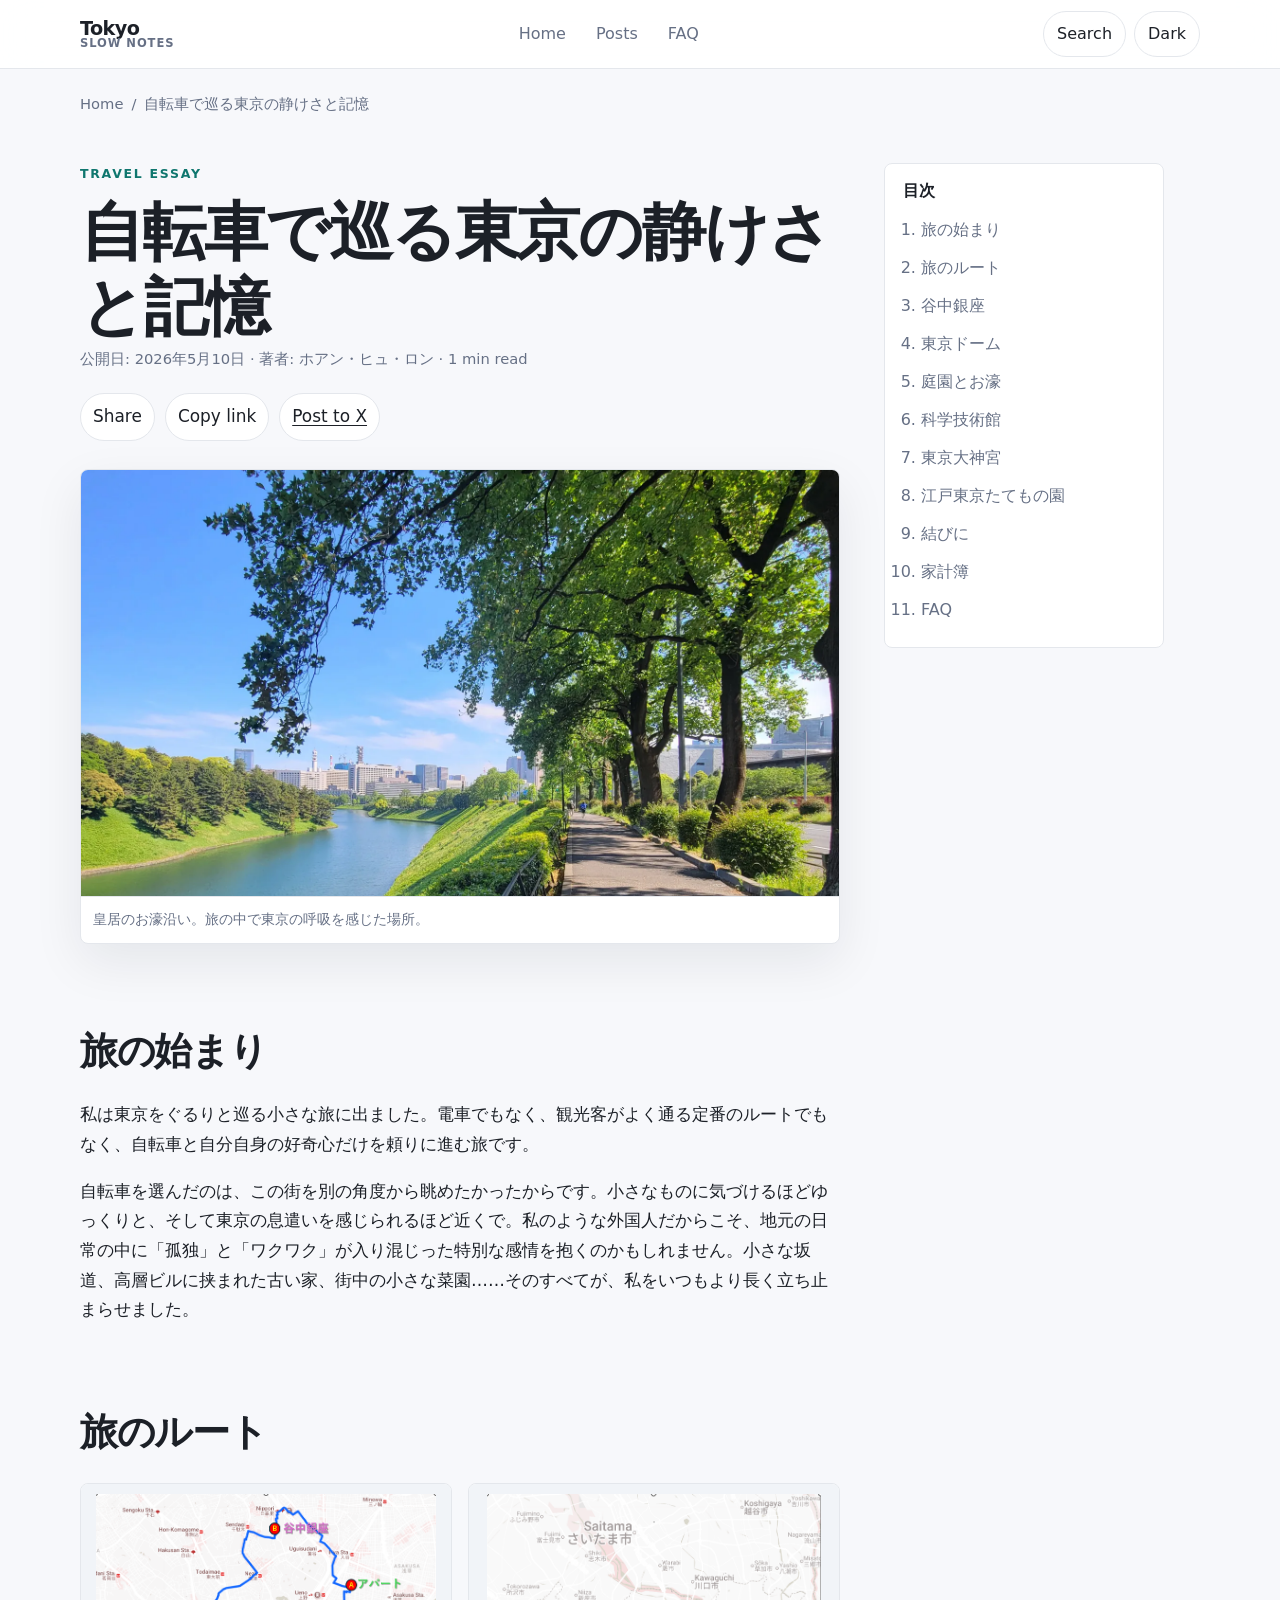
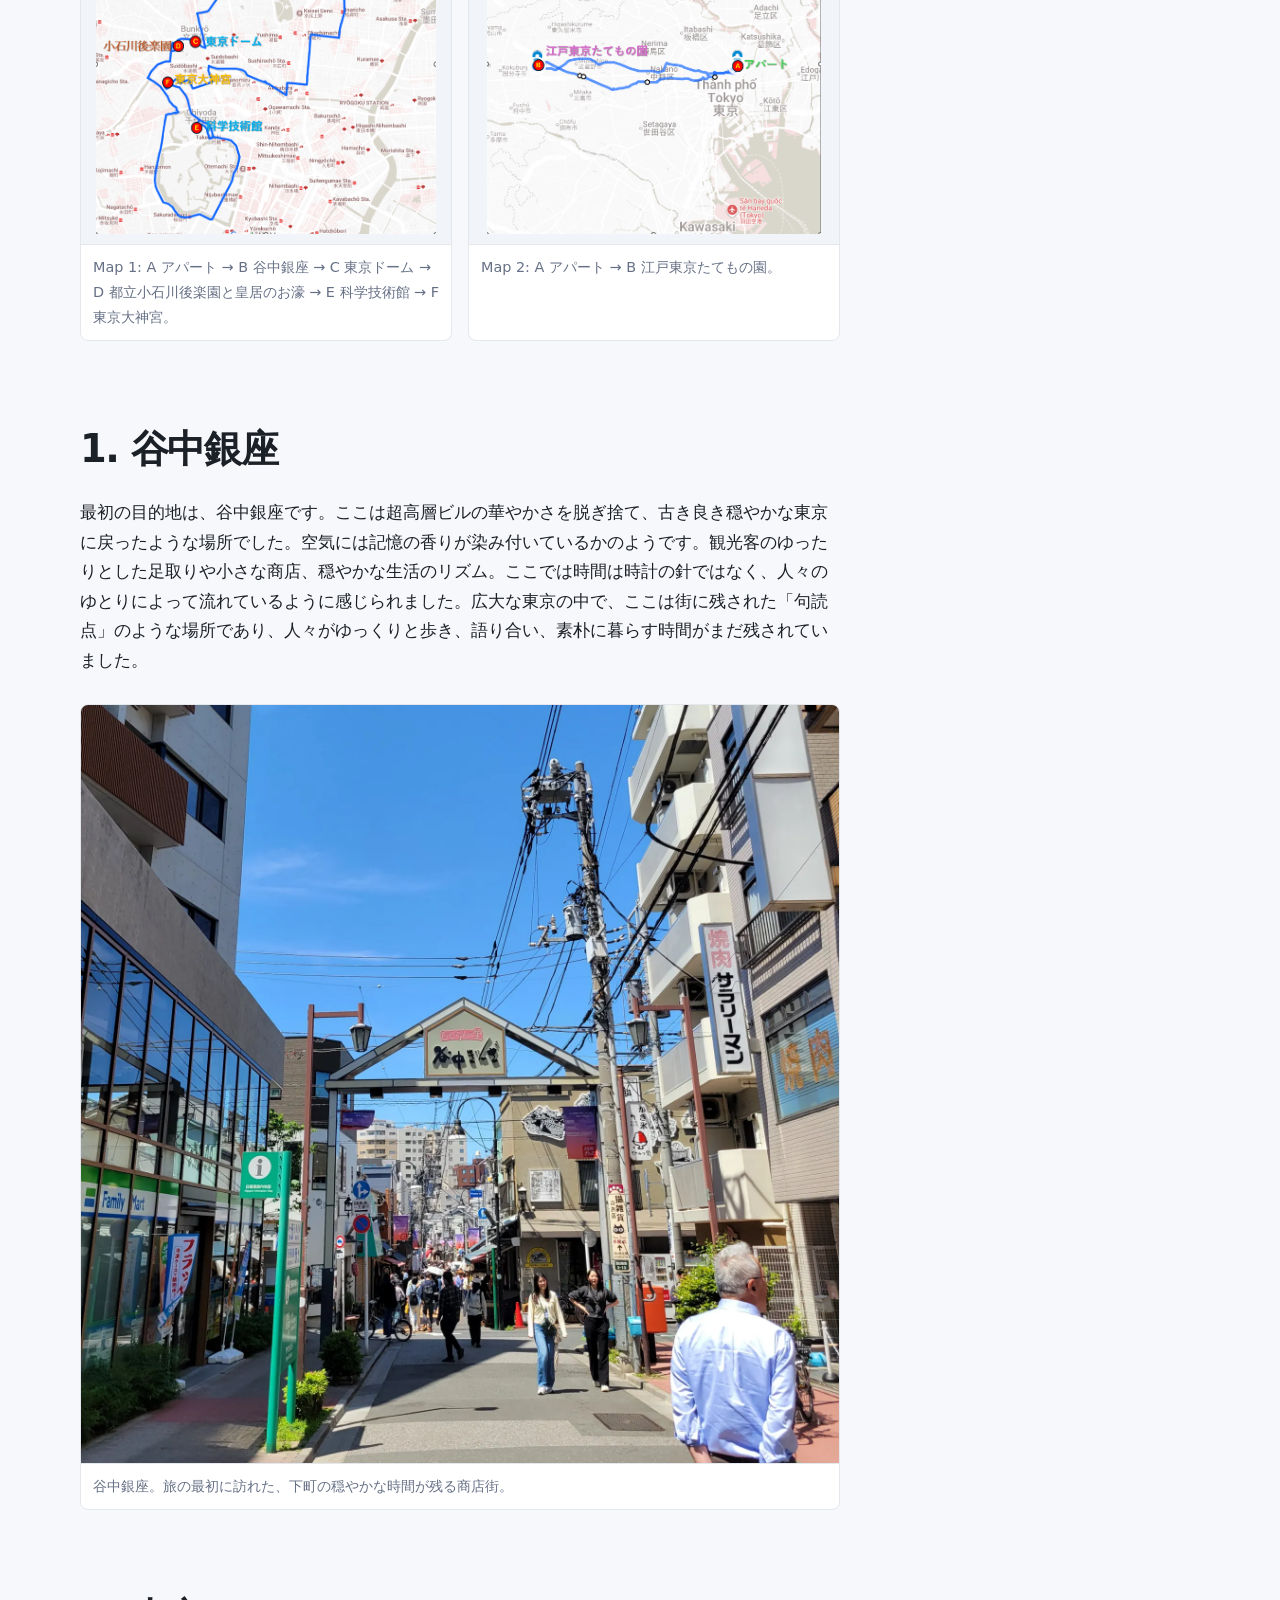
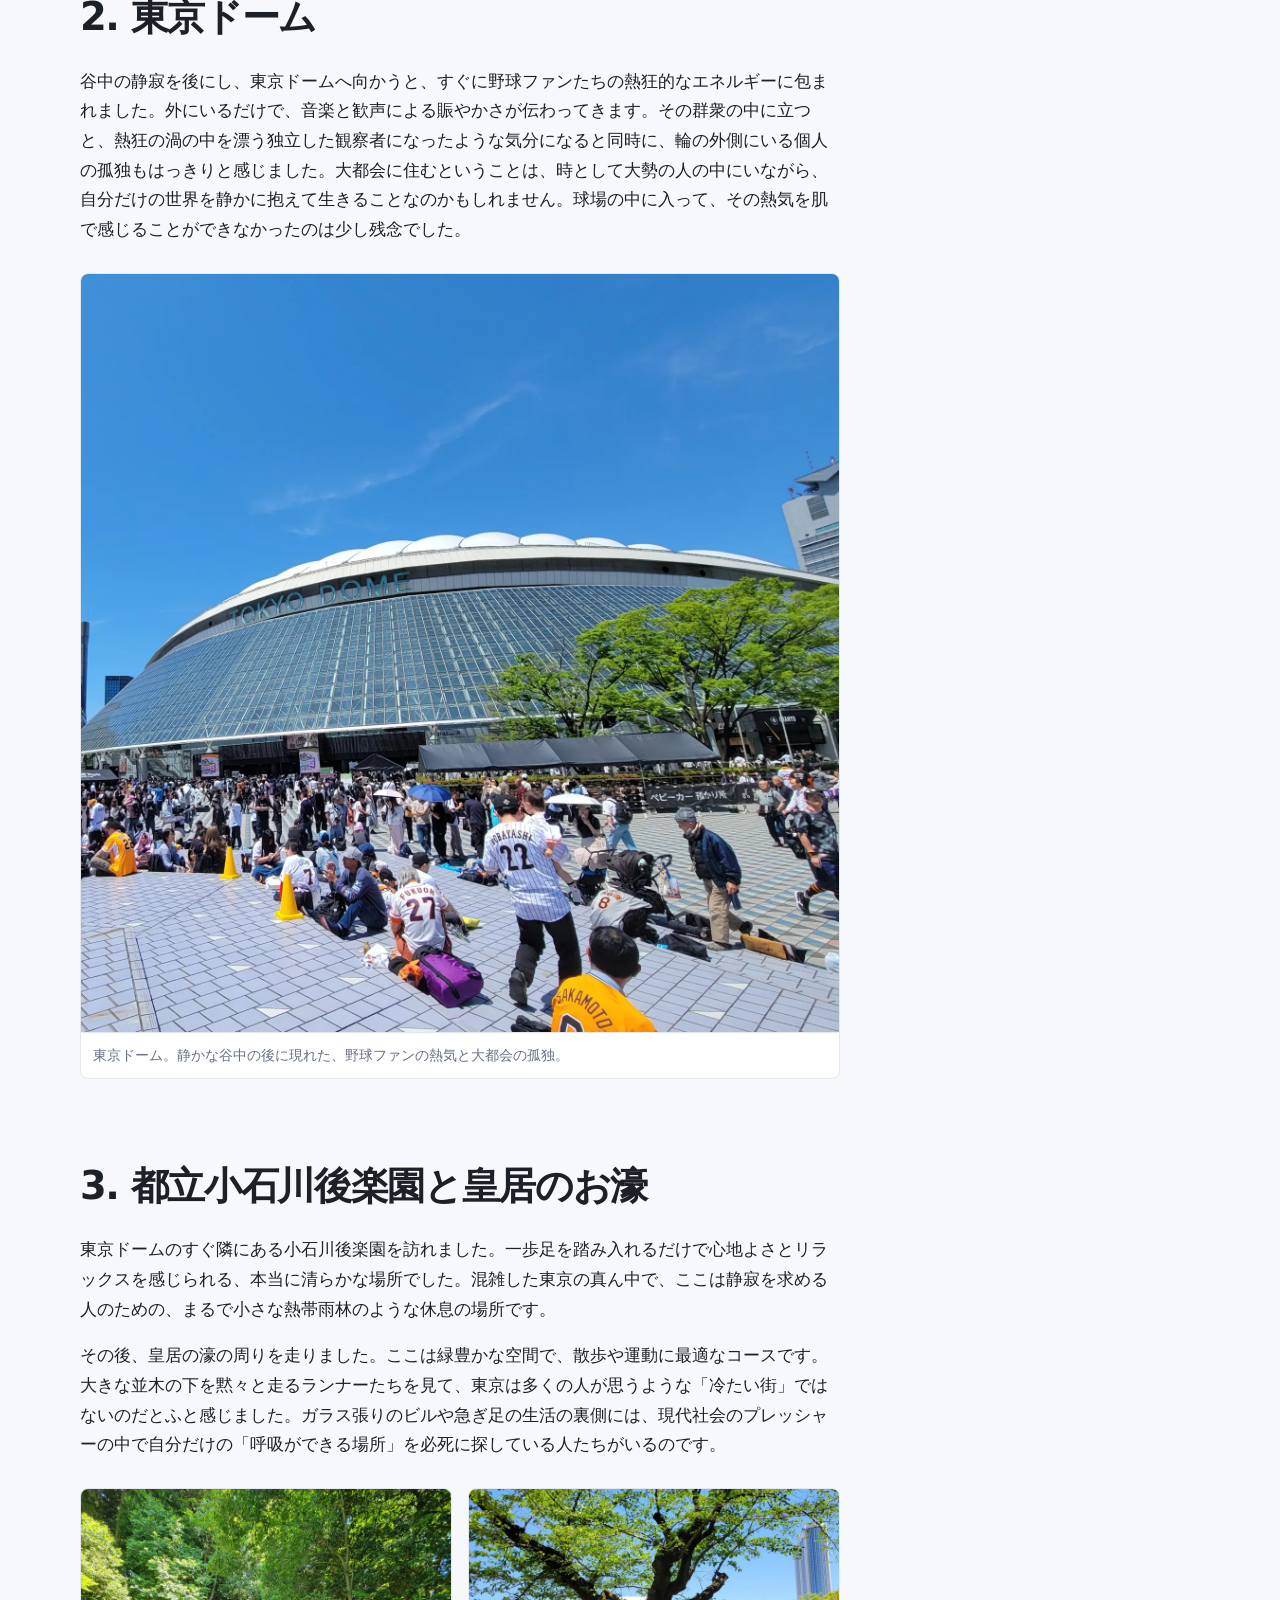
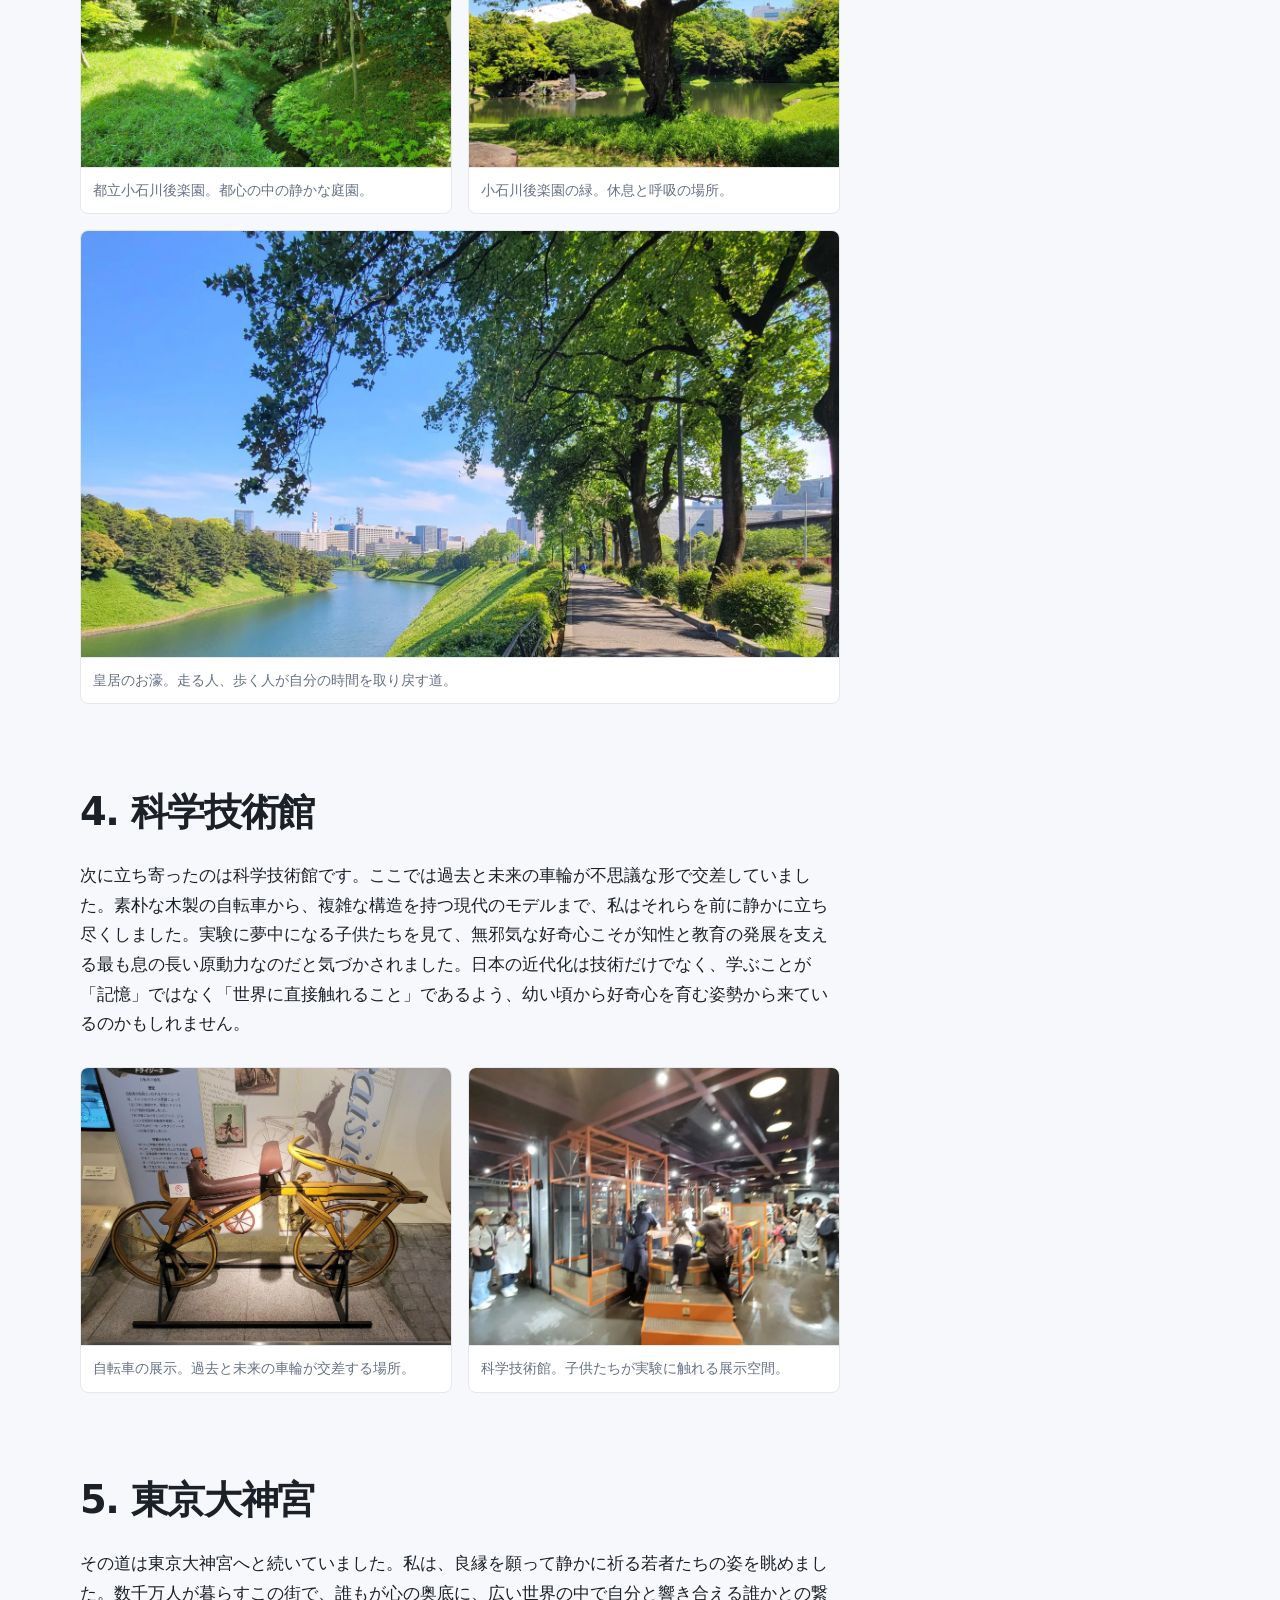
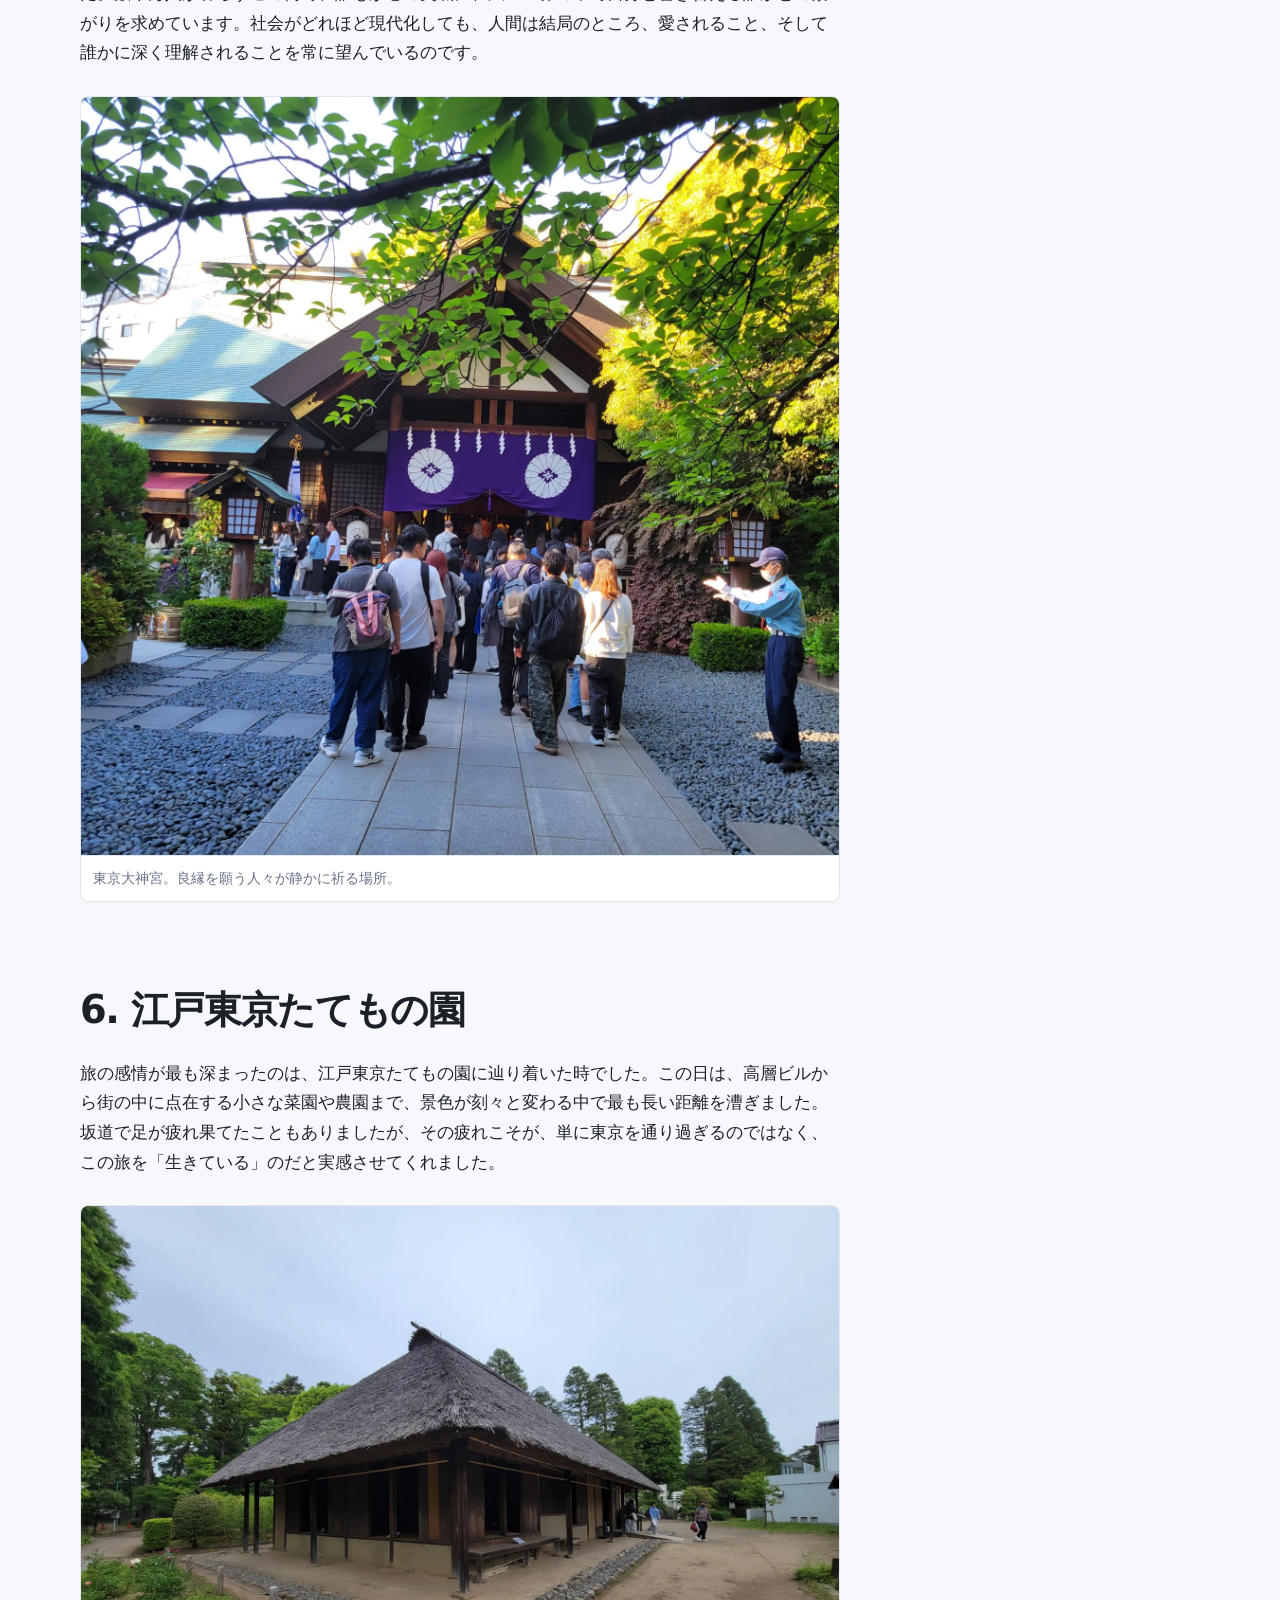
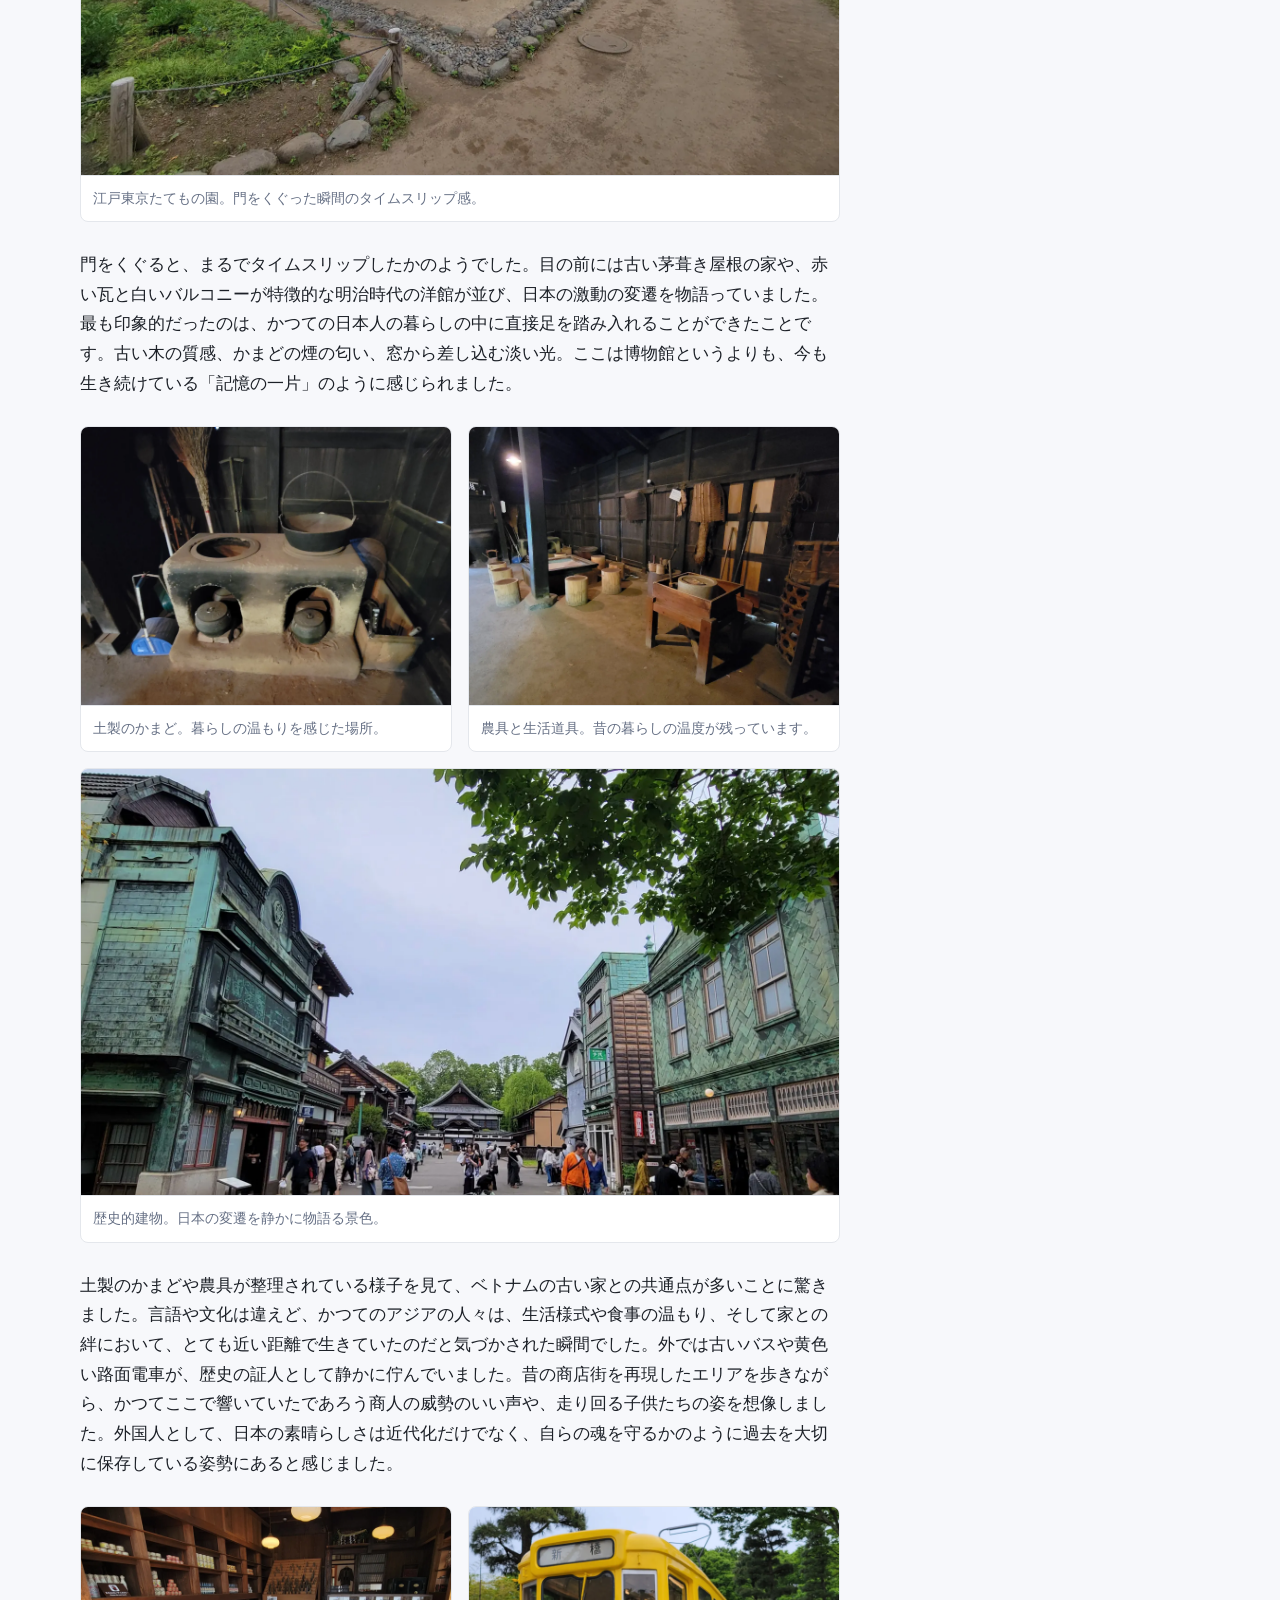
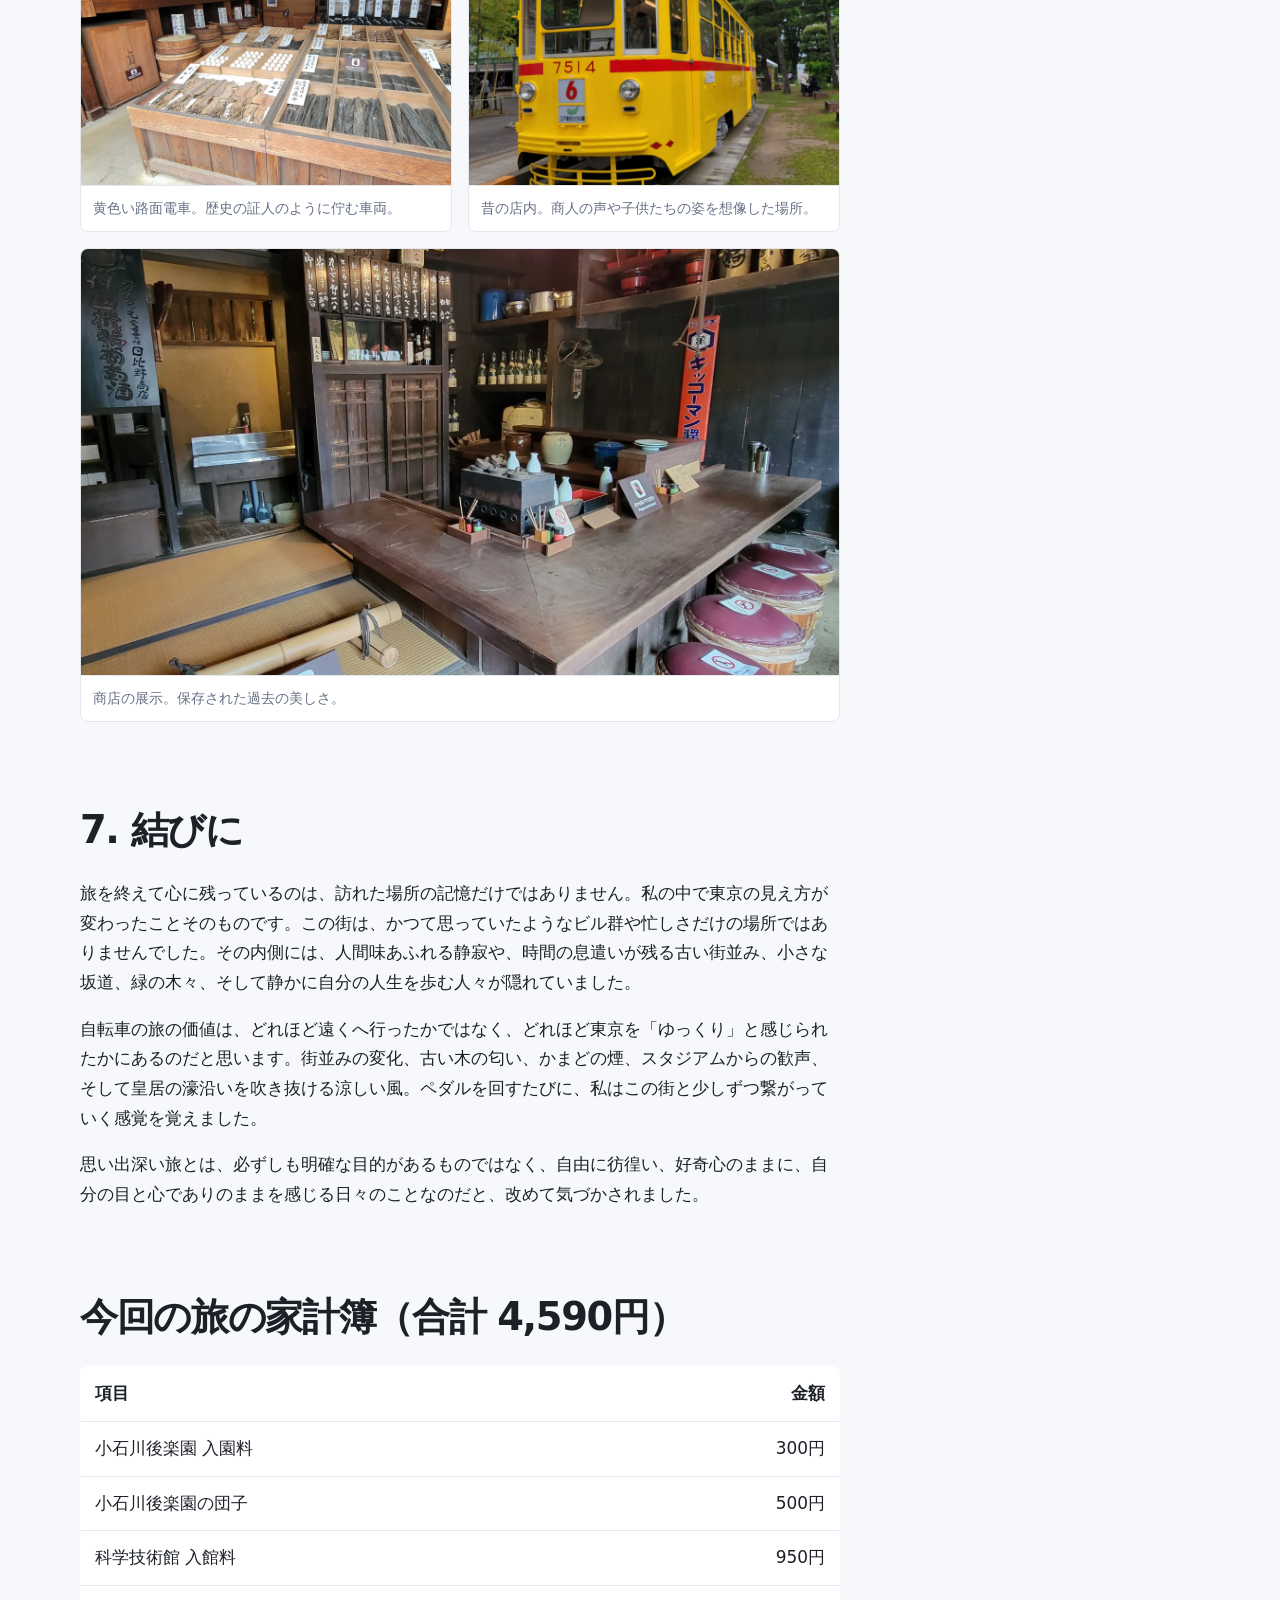
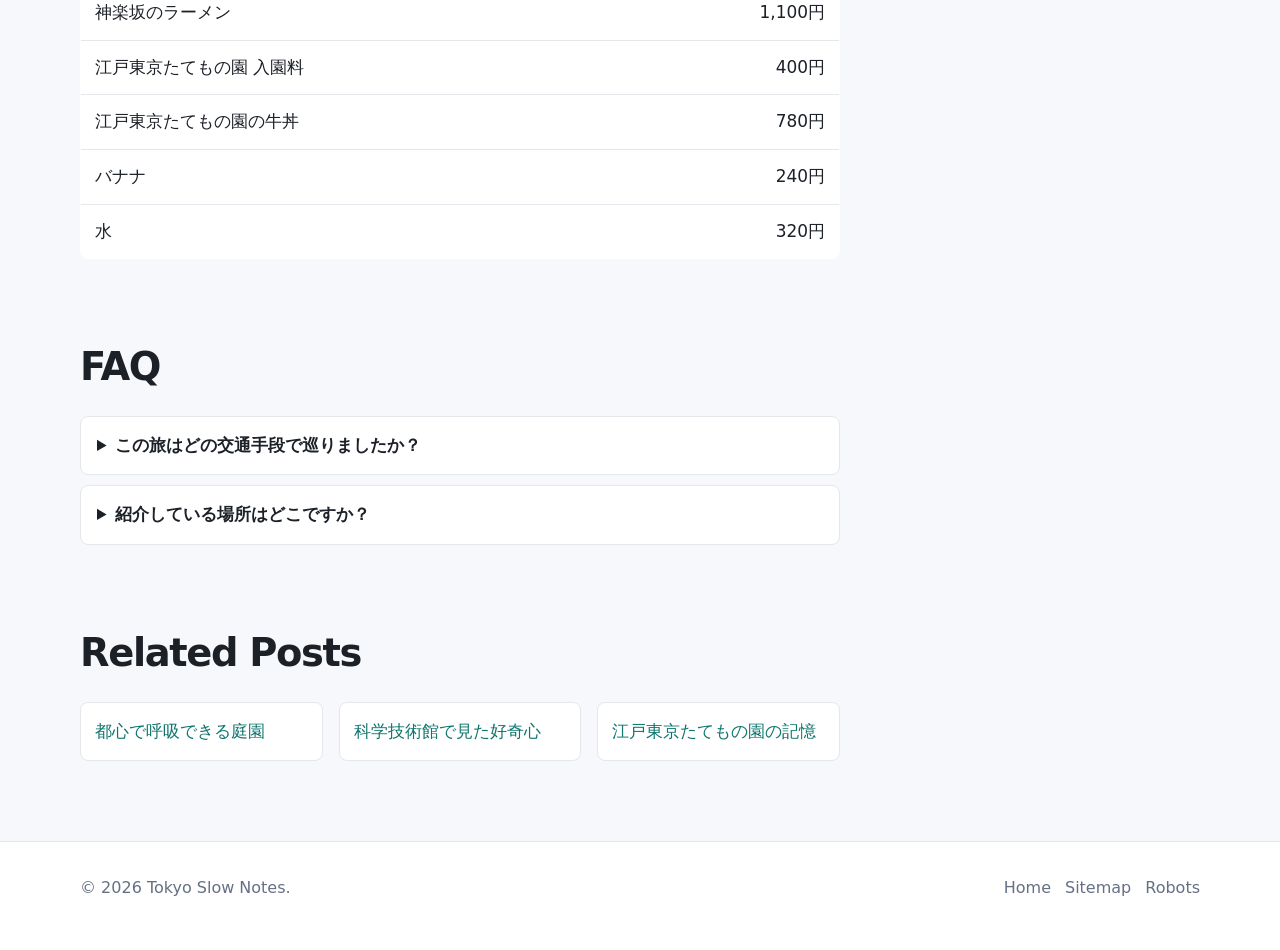
==== article.html @ 0cea0eae "first commit" ====
<!doctype html>
<html lang="ja">
<head>
  <meta charset="utf-8">
  <meta name="viewport" content="width=device-width, initial-scale=1">
  <title>自転車で巡る東京の静けさと記憶 | Tokyo Slow Notes</title>
  <meta name="description" content="自転車で東京を巡った個人旅行記。谷中銀座、東京ドーム、小石川後楽園、皇居のお濠、科学技術館、東京大神宮、江戸東京たてもの園を写真と文章で紹介します。">
  <link rel="canonical" href="https://example.com/tokyo-bicycle-journey/">
  <meta name="robots" content="index,follow,max-image-preview:large">
  <meta property="og:type" content="article">
  <meta property="og:title" content="自転車で巡る東京の静けさと記憶">
  <meta property="og:description" content="東京の静けさ、熱狂、緑、記憶を自転車で読む旅。">
  <meta property="og:url" content="https://example.com/tokyo-bicycle-journey/">
  <meta property="og:image" content="https://example.com/img/皇居のお濠.jpg">
  <meta name="twitter:card" content="summary_large_image">
  <link rel="preload" as="image" href="img/webp/皇居のお濠.webp" type="image/webp" fetchpriority="high">
  <link rel="stylesheet" href="style.css">
  <link rel="stylesheet" href="responsive.css">
  <script src="main.js" defer></script>
  <script type="application/ld+json">
  {
    "@context":"https://schema.org",
    "@graph":[
      {"@type":"BreadcrumbList","itemListElement":[{"@type":"ListItem","position":1,"name":"Home","item":"https://example.com/"},{"@type":"ListItem","position":2,"name":"自転車で巡る東京の静けさと記憶","item":"https://example.com/tokyo-bicycle-journey/"}]},
      {"@type":"BlogPosting","headline":"自転車で巡る東京の静けさと記憶","description":"自転車で東京を巡った個人旅行記。谷中銀座、東京ドーム、小石川後楽園、皇居のお濠、科学技術館、東京大神宮、江戸東京たてもの園を紹介します。","image":"https://example.com/img/皇居のお濠.jpg","datePublished":"2026-05-10","dateModified":"2026-05-10","author":{"@type":"Person","name":"ホアン・ヒュ・ロン"},"publisher":{"@type":"Organization","name":"Tokyo Slow Notes","logo":{"@type":"ImageObject","url":"https://example.com/img/東京ドーム.jpg"}},"mainEntityOfPage":{"@type":"WebPage","@id":"https://example.com/tokyo-bicycle-journey/"},"inLanguage":"ja"},
      {"@type":"FAQPage","mainEntity":[{"@type":"Question","name":"この旅はどの交通手段で巡りましたか？","acceptedAnswer":{"@type":"Answer","text":"主に自転車で巡りました。電車では見落としやすい小さな景色に気づくためです。"}},{"@type":"Question","name":"記事で紹介している主な場所はどこですか？","acceptedAnswer":{"@type":"Answer","text":"谷中銀座、東京ドーム、小石川後楽園、皇居のお濠、科学技術館、東京大神宮、江戸東京たてもの園です。"}}]}
    ]
  }
  </script>
</head>
<body>
  <a class="skip-link" href="#main">本文へスキップ</a>
  <div class="progress" aria-hidden="true"><span id="scrollProgress"></span></div>
  <header class="site-header" data-header>
    <nav class="nav container" aria-label="Primary navigation">
      <a class="logo" href="index.html">Tokyo<span>Slow Notes</span></a>
      <button class="nav-toggle" type="button" aria-label="メニューを開く" aria-controls="siteMenu" aria-expanded="false">☰</button>
      <ul class="nav-menu" id="siteMenu"><li><a href="index.html">Home</a></li><li><a href="index.html#posts">Posts</a></li><li><a href="#faq">FAQ</a></li></ul>
      <div class="header-actions"><button class="icon-btn" type="button" data-search-open aria-label="検索を開く">Search</button><button class="icon-btn" type="button" data-theme-toggle aria-label="ダークモード切り替え" aria-pressed="false">Dark</button></div>
    </nav>
  </header>
  <div class="search-modal" data-search-modal aria-hidden="true"><div class="search-panel" role="dialog" aria-modal="true" aria-labelledby="searchTitle"><button class="close-btn" type="button" data-search-close aria-label="検索を閉じる">×</button><h2 id="searchTitle">Search articles</h2><input id="siteSearch" type="search" placeholder="東京、庭園、江戸東京..."><div class="search-results" data-search-results></div></div></div>

  <main id="main" class="container">
    <nav class="breadcrumb" aria-label="Breadcrumb"><ol><li><a href="index.html">Home</a></li><li aria-hidden="true">/</li><li>自転車で巡る東京の静けさと記憶</li></ol></nav>
    <div class="article-shell">
      <article class="article-content" data-article>
        <header class="article-header">
          <p class="eyebrow">Travel Essay</p>
          <h1>自転車で巡る東京の静けさと記憶</h1>
          <p class="article-meta">公開日: <time datetime="2026-05-10">2026年5月10日</time> · 著者: ホアン・ヒュ・ロン · <span data-reading-time-output>6 min read</span></p>
          <div class="share-row" aria-label="Share article"><button type="button" data-native-share>Share</button><button type="button" data-copy-link>Copy link</button><a href="https://twitter.com/intent/tweet?url=https://example.com/tokyo-bicycle-journey/&text=自転車で巡る東京の静けさと記憶" target="_blank" rel="noopener noreferrer">Post to X</a></div>
          <figure class="article-cover"><picture><source srcset="img/webp/皇居のお濠.webp" type="image/webp"><img src="img/皇居のお濠.jpg" alt="皇居のお濠沿いの木陰と水辺" width="1600" height="1200" fetchpriority="high"></picture><figcaption>皇居のお濠沿い。旅の中で東京の呼吸を感じた場所。</figcaption></figure>
        </header>

        <section id="intro">
          <h2>旅の始まり</h2>
          <p>私は東京をぐるりと巡る小さな旅に出ました。電車でもなく、観光客がよく通る定番のルートでもなく、自転車と自分自身の好奇心だけを頼りに進む旅です。</p>
          <p>自転車を選んだのは、この街を別の角度から眺めたかったからです。小さなものに気づけるほどゆっくりと、そして東京の息遣いを感じられるほど近くで。私のような外国人だからこそ、地元の日常の中に「孤独」と「ワクワク」が入り混じった特別な感情を抱くのかもしれません。小さな坂道、高層ビルに挟まれた古い家、街中の小さな菜園……そのすべてが、私をいつもより長く立ち止まらせました。</p>
        </section>

        <section id="route">
          <h2>旅のルート</h2>
          <div class="article-map-grid">
            <figure><img src="img/map1.png" alt="AアパートからB谷中銀座、C東京ドーム、D都立小石川後楽園と皇居のお濠、E科学技術館、F東京大神宮へ向かう地図" width="900" height="900" loading="lazy"><figcaption>Map 1: A アパート → B 谷中銀座 → C 東京ドーム → D 都立小石川後楽園と皇居のお濠 → E 科学技術館 → F 東京大神宮。</figcaption></figure>
            <figure><img src="img/map2.png" alt="AアパートからB江戸東京たてもの園へ向かう地図" width="900" height="900" loading="lazy"><figcaption>Map 2: A アパート → B 江戸東京たてもの園。</figcaption></figure>
          </div>
        </section>

        <section id="yanaka">
          <h2>1. 谷中銀座</h2>
          <p>最初の目的地は、谷中銀座です。ここは超高層ビルの華やかさを脱ぎ捨て、古き良き穏やかな東京に戻ったような場所でした。空気には記憶の香りが染み付いているかのようです。観光客のゆったりとした足取りや小さな商店、穏やかな生活のリズム。ここでは時間は時計の針ではなく、人々のゆとりによって流れているように感じられました。広大な東京の中で、ここは街に残された「句読点」のような場所であり、人々がゆっくりと歩き、語り合い、素朴に暮らす時間がまだ残されていました。</p>
          <figure><picture><source srcset="img/webp/谷中銀座.webp" type="image/webp"><img src="img/谷中銀座.jpg" alt="谷中銀座の商店街入口" width="1200" height="900" loading="lazy"></picture><figcaption>谷中銀座。旅の最初に訪れた、下町の穏やかな時間が残る商店街。</figcaption></figure>
        </section>

        <section id="dome">
          <h2>2. 東京ドーム</h2>
          <p>谷中の静寂を後にし、東京ドームへ向かうと、すぐに野球ファンたちの熱狂的なエネルギーに包まれました。外にいるだけで、音楽と歓声による賑やかさが伝わってきます。その群衆の中に立つと、熱狂の渦の中を漂う独立した観察者になったような気分になると同時に、輪の外側にいる個人の孤独もはっきりと感じました。大都会に住むということは、時として大勢の人の中にいながら、自分だけの世界を静かに抱えて生きることなのかもしれません。球場の中に入って、その熱気を肌で感じることができなかったのは少し残念でした。</p>
          <figure><picture><source srcset="img/webp/東京ドーム.webp" type="image/webp"><img src="img/東京ドーム.jpg" alt="東京ドーム前に集まる野球ファンと青空" width="1200" height="900" loading="lazy"></picture><figcaption>東京ドーム。静かな谷中の後に現れた、野球ファンの熱気と大都会の孤独。</figcaption></figure>
        </section>

        <section id="garden">
          <h2>3. 都立小石川後楽園と皇居のお濠</h2>
          <p>東京ドームのすぐ隣にある小石川後楽園を訪れました。一歩足を踏み入れるだけで心地よさとリラックスを感じられる、本当に清らかな場所でした。混雑した東京の真ん中で、ここは静寂を求める人のための、まるで小さな熱帯雨林のような休息の場所です。</p>
          <p>その後、皇居の濠の周りを走りました。ここは緑豊かな空間で、散歩や運動に最適なコースです。大きな並木の下を黙々と走るランナーたちを見て、東京は多くの人が思うような「冷たい街」ではないのだとふと感じました。ガラス張りのビルや急ぎ足の生活の裏側には、現代社会のプレッシャーの中で自分だけの「呼吸ができる場所」を必死に探している人たちがいるのです。</p>
          <div class="article-photo-grid three">
            <figure><picture><source srcset="img/webp/都立小石川後楽園.webp" type="image/webp"><img src="img/都立小石川後楽園.jpg" alt="都立小石川後楽園の池と大きな木" width="1200" height="900" loading="lazy"></picture><figcaption>都立小石川後楽園。都心の中の静かな庭園。</figcaption></figure>
            <figure><picture><source srcset="img/webp/都立小石川後楽園2.webp" type="image/webp"><img src="img/都立小石川後楽園2.jpg" alt="都立小石川後楽園の緑と小川" width="1200" height="900" loading="lazy"></picture><figcaption>小石川後楽園の緑。休息と呼吸の場所。</figcaption></figure>
            <figure><picture><source srcset="img/webp/皇居のお濠.webp" type="image/webp"><img src="img/皇居のお濠.jpg" alt="皇居のお濠沿いの並木道と水辺" width="1200" height="900" loading="lazy"></picture><figcaption>皇居のお濠。走る人、歩く人が自分の時間を取り戻す道。</figcaption></figure>
          </div>
        </section>

        <section id="science">
          <h2>4. 科学技術館</h2>
          <p>次に立ち寄ったのは科学技術館です。ここでは過去と未来の車輪が不思議な形で交差していました。素朴な木製の自転車から、複雑な構造を持つ現代のモデルまで、私はそれらを前に静かに立ち尽くしました。実験に夢中になる子供たちを見て、無邪気な好奇心こそが知性と教育の発展を支える最も息の長い原動力なのだと気づかされました。日本の近代化は技術だけでなく、学ぶことが「記憶」ではなく「世界に直接触れること」であるよう、幼い頃から好奇心を育む姿勢から来ているのかもしれません。</p>
          <div class="article-photo-grid">
            <figure><picture><source srcset="img/webp/科学技術館.webp" type="image/webp"><img src="img/科学技術館.jpg" alt="科学技術館の展示室で実験を見る子供たち" width="1200" height="900" loading="lazy"></picture><figcaption>自転車の展示。過去と未来の車輪が交差する場所。</figcaption></figure>
            <figure><picture><source srcset="img/webp/科学技術館2.webp" type="image/webp"><img src="img/科学技術館2.jpg" alt="科学技術館に展示された木製自転車" width="1200" height="900" loading="lazy"></picture><figcaption>科学技術館。子供たちが実験に触れる展示空間。</figcaption></figure>
          </div>
        </section>

        <section id="shrine">
          <h2>5. 東京大神宮</h2>
          <p>その道は東京大神宮へと続いていました。私は、良縁を願って静かに祈る若者たちの姿を眺めました。数千万人が暮らすこの街で、誰もが心の奥底に、広い世界の中で自分と響き合える誰かとの繋がりを求めています。社会がどれほど現代化しても、人間は結局のところ、愛されること、そして誰かに深く理解されることを常に望んでいるのです。</p>
          <figure><picture><source srcset="img/webp/東京大神宮.webp" type="image/webp"><img src="img/東京大神宮.jpg" alt="東京大神宮の参道と参拝者" width="1200" height="900" loading="lazy"></picture><figcaption>東京大神宮。良縁を願う人々が静かに祈る場所。</figcaption></figure>
        </section>

        <section id="edo">
          <h2>6. 江戸東京たてもの園</h2>
          <p>旅の感情が最も深まったのは、江戸東京たてもの園に辿り着いた時でした。この日は、高層ビルから街の中に点在する小さな菜園や農園まで、景色が刻々と変わる中で最も長い距離を漕ぎました。坂道で足が疲れ果てたこともありましたが、その疲れこそが、単に東京を通り過ぎるのではなく、この旅を「生きている」のだと実感させてくれました。</p>
          <figure><picture><source srcset="img/webp/江戸東京たてもの園1.webp" type="image/webp"><img src="img/江戸東京たてもの園1.jpg" alt="江戸東京たてもの園の復元された街並み" width="1200" height="900" loading="lazy"></picture><figcaption>江戸東京たてもの園。門をくぐった瞬間のタイムスリップ感。</figcaption></figure>
          <p>門をくぐると、まるでタイムスリップしたかのようでした。目の前には古い茅葺き屋根の家や、赤い瓦と白いバルコニーが特徴的な明治時代の洋館が並び、日本の激動の変遷を物語っていました。最も印象的だったのは、かつての日本人の暮らしの中に直接足を踏み入れることができたことです。古い木の質感、かまどの煙の匂い、窓から差し込む淡い光。ここは博物館というよりも、今も生き続けている「記憶の一片」のように感じられました。</p>
          <div class="article-photo-grid three">
            <figure><picture><source srcset="img/webp/江戸東京たてもの園2.webp" type="image/webp"><img src="img/江戸東京たてもの園2.jpg" alt="江戸東京たてもの園の土製のかまど" width="1200" height="900" loading="lazy"></picture><figcaption>土製のかまど。暮らしの温もりを感じた場所。</figcaption></figure>
            <figure><picture><source srcset="img/webp/江戸東京たてもの園3.webp" type="image/webp"><img src="img/江戸東京たてもの園3.jpg" alt="江戸東京たてもの園の古い農具と生活道具" width="1200" height="900" loading="lazy"></picture><figcaption>農具と生活道具。昔の暮らしの温度が残っています。</figcaption></figure>
            <figure><picture><source srcset="img/webp/江戸東京たてもの園4.webp" type="image/webp"><img src="img/江戸東京たてもの園4.jpg" alt="江戸東京たてもの園の歴史的建物" width="1200" height="900" loading="lazy"></picture><figcaption>歴史的建物。日本の変遷を静かに物語る景色。</figcaption></figure>
          </div>
          <p>土製のかまどや農具が整理されている様子を見て、ベトナムの古い家との共通点が多いことに驚きました。言語や文化は違えど、かつてのアジアの人々は、生活様式や食事の温もり、そして家との絆において、とても近い距離で生きていたのだと気づかされた瞬間でした。外では古いバスや黄色い路面電車が、歴史の証人として静かに佇んでいました。昔の商店街を再現したエリアを歩きながら、かつてここで響いていたであろう商人の威勢のいい声や、走り回る子供たちの姿を想像しました。外国人として、日本の素晴らしさは近代化だけでなく、自らの魂を守るかのように過去を大切に保存している姿勢にあると感じました。</p>
          <div class="article-photo-grid three">
            <figure><picture><source srcset="img/webp/江戸東京たてもの園5.webp" type="image/webp"><img src="img/江戸東京たてもの園5.jpg" alt="江戸東京たてもの園の黄色い路面電車" width="1200" height="900" loading="lazy"></picture><figcaption>黄色い路面電車。歴史の証人のように佇む車両。</figcaption></figure>
            <figure><picture><source srcset="img/webp/江戸東京たてもの園6.webp" type="image/webp"><img src="img/江戸東京たてもの園6.jpg" alt="江戸東京たてもの園の古い居酒屋の展示" width="1200" height="900" loading="lazy"></picture><figcaption>昔の店内。商人の声や子供たちの姿を想像した場所。</figcaption></figure>
            <figure><picture><source srcset="img/webp/江戸東京たてもの園7.webp" type="image/webp"><img src="img/江戸東京たてもの園7.jpg" alt="江戸東京たてもの園の古い商店展示" width="1200" height="900" loading="lazy"></picture><figcaption>商店の展示。保存された過去の美しさ。</figcaption></figure>
          </div>
        </section>

        <section id="closing">
          <h2>7. 結びに</h2>
          <p>旅を終えて心に残っているのは、訪れた場所の記憶だけではありません。私の中で東京の見え方が変わったことそのものです。この街は、かつて思っていたようなビル群や忙しさだけの場所ではありませんでした。その内側には、人間味あふれる静寂や、時間の息遣いが残る古い街並み、小さな坂道、緑の木々、そして静かに自分の人生を歩む人々が隠れていました。</p>
          <p>自転車の旅の価値は、どれほど遠くへ行ったかではなく、どれほど東京を「ゆっくり」と感じられたかにあるのだと思います。街並みの変化、古い木の匂い、かまどの煙、スタジアムからの歓声、そして皇居の濠沿いを吹き抜ける涼しい風。ペダルを回すたびに、私はこの街と少しずつ繋がっていく感覚を覚えました。</p>
          <p>思い出深い旅とは、必ずしも明確な目的があるものではなく、自由に彷徨い、好奇心のままに、自分の目と心でありのままを感じる日々のことなのだと、改めて気づかされました。</p>
        </section>

        <section id="budget">
          <h2>今回の旅の家計簿（合計 4,590円）</h2>
          <table class="budget-table">
            <thead><tr><th>項目</th><th>金額</th></tr></thead>
            <tbody>
              <tr><td>小石川後楽園 入園料</td><td>300円</td></tr>
              <tr><td>小石川後楽園の団子</td><td>500円</td></tr>
              <tr><td>科学技術館 入館料</td><td>950円</td></tr>
              <tr><td>神楽坂のラーメン</td><td>1,100円</td></tr>
              <tr><td>江戸東京たてもの園 入園料</td><td>400円</td></tr>
              <tr><td>江戸東京たてもの園の牛丼</td><td>780円</td></tr>
              <tr><td>バナナ</td><td>240円</td></tr>
              <tr><td>水</td><td>320円</td></tr>
            </tbody>
          </table>
        </section>

        <section class="faq" id="faq"><h2>FAQ</h2><details><summary>この旅はどの交通手段で巡りましたか？</summary><p>主に自転車で巡りました。街を近くで感じ、小さな景色に気づくためです。</p></details><details><summary>紹介している場所はどこですか？</summary><p>谷中銀座、東京ドーム、小石川後楽園、皇居のお濠、科学技術館、東京大神宮、江戸東京たてもの園です。</p></details></section>
        <section><h2>Related Posts</h2><div class="related-grid"><a href="article.html#garden">都心で呼吸できる庭園</a><a href="article.html#science">科学技術館で見た好奇心</a><a href="article.html#edo">江戸東京たてもの園の記憶</a></div></section>
      </article>
      <aside class="toc" aria-label="Table of contents"><h2>目次</h2><ol><li><a href="#intro">旅の始まり</a></li><li><a href="#route">旅のルート</a></li><li><a href="#yanaka">谷中銀座</a></li><li><a href="#dome">東京ドーム</a></li><li><a href="#garden">庭園とお濠</a></li><li><a href="#science">科学技術館</a></li><li><a href="#shrine">東京大神宮</a></li><li><a href="#edo">江戸東京たてもの園</a></li><li><a href="#closing">結びに</a></li><li><a href="#budget">家計簿</a></li><li><a href="#faq">FAQ</a></li></ol></aside>
    </div>
  </main>
  <footer class="site-footer"><div class="container footer-grid"><p>© 2026 Tokyo Slow Notes.</p><nav aria-label="Footer navigation"><a href="index.html">Home</a><a href="sitemap.xml">Sitemap</a><a href="robots.txt">Robots</a></nav></div></footer>
  <button class="back-to-top" type="button" data-back-to-top aria-label="ページ上部へ戻る">↑</button>
</body>
</html>
---- style.css ----
/* Base tokens and reset */
:root {
  --bg: #f7f8fb;
  --surface: #ffffff;
  --surface-soft: #f1f4f8;
  --text: #1c2027;
  --muted: #667085;
  --line: #e4e7ec;
  --accent: #0f766e;
  --accent-strong: #0b5f59;
  --shadow: 0 18px 50px rgba(15, 23, 42, .08);
  --radius: 8px;
  --container: 1120px;
}
[data-theme="dark"] {
  --bg: #101418;
  --surface: #171c22;
  --surface-soft: #202731;
  --text: #ecf0f3;
  --muted: #a7b0bd;
  --line: #2d3642;
  --accent: #5eead4;
  --accent-strong: #99f6e4;
  --shadow: 0 18px 50px rgba(0, 0, 0, .28);
}
* { box-sizing: border-box; }
html { scroll-behavior: smooth; text-size-adjust: 100%; }
body {
  margin: 0;
  background: var(--bg);
  color: var(--text);
  font-family: system-ui, -apple-system, BlinkMacSystemFont, "Segoe UI", "Noto Sans JP", Meiryo, sans-serif;
  font-size: 16px;
  line-height: 1.75;
  text-rendering: optimizeLegibility;
  -webkit-font-smoothing: antialiased;
}
img { display: block; max-width: 100%; height: auto; }
a { color: inherit; text-decoration: none; }
a:hover { color: var(--accent); }
button, input { font: inherit; }
button { cursor: pointer; }
:focus-visible { outline: 3px solid color-mix(in srgb, var(--accent), transparent 45%); outline-offset: 3px; }
.container { width: min(var(--container), calc(100% - 32px)); margin-inline: auto; }
.skip-link { position: absolute; left: 16px; top: -48px; z-index: 999; background: var(--text); color: var(--bg); padding: 10px 14px; border-radius: var(--radius); }
.skip-link:focus { top: 12px; }
.sr-only { position: absolute; width: 1px; height: 1px; margin: -1px; padding: 0; overflow: hidden; clip: rect(0,0,0,0); border: 0; }
.progress { position: fixed; top: 0; left: 0; z-index: 1000; width: 100%; height: 3px; background: transparent; }
.progress span { display: block; width: 0; height: 100%; background: var(--accent); transition: width .08s linear; }
.site-header { position: sticky; top: 0; z-index: 50; border-bottom: 1px solid var(--line); background: color-mix(in srgb, var(--surface), transparent 10%); backdrop-filter: blur(18px); }
.nav { min-height: 68px; display: flex; align-items: center; justify-content: space-between; gap: 20px; }
.logo { display: inline-grid; font-weight: 800; letter-spacing: -.03em; line-height: 1; font-size: 1.2rem; }
.logo span { color: var(--muted); font-size: .72rem; letter-spacing: .08em; text-transform: uppercase; }
.nav-menu { display: flex; gap: 4px; align-items: center; margin: 0; padding: 0; list-style: none; }
.nav-menu a, .icon-btn { min-height: 40px; display: inline-flex; align-items: center; border-radius: 999px; padding: 8px 13px; color: var(--muted); }
.nav-menu a:hover, .icon-btn:hover { background: var(--surface-soft); color: var(--text); }
.header-actions { display: flex; gap: 8px; align-items: center; }
.icon-btn, .nav-toggle, .close-btn, .back-to-top { border: 1px solid var(--line); background: var(--surface); color: var(--text); }
.nav-toggle { display: none; width: 42px; height: 42px; border-radius: var(--radius); }
.hero { display: grid; grid-template-columns: 1fr .85fr; gap: clamp(28px, 5vw, 64px); align-items: center; padding: clamp(56px, 9vw, 108px) 0 72px; }
.eyebrow { margin: 0 0 10px; color: var(--accent); font-weight: 800; font-size: .78rem; text-transform: uppercase; letter-spacing: .14em; }
h1, h2, h3 { line-height: 1.18; letter-spacing: -.035em; margin: 0; }
h1 { max-width: 760px; font-size: clamp(2.4rem, 6vw, 5rem); }
h2 { font-size: clamp(1.7rem, 3vw, 2.45rem); }
h3 { font-size: 1.18rem; }
p { margin: 0 0 1em; }
.hero-copy p:not(.eyebrow) { max-width: 660px; margin-top: 18px; color: var(--muted); font-size: 1.08rem; }
.hero-links { display: flex; gap: 16px; align-items: center; margin-top: 26px; flex-wrap: wrap; }
.btn { display: inline-flex; align-items: center; justify-content: center; min-height: 44px; padding: 10px 18px; border-radius: 999px; background: var(--text); color: var(--bg); font-weight: 700; }
.btn:hover { background: var(--accent); color: #fff; }
.text-link { color: var(--accent); font-weight: 700; }
.hero-media { overflow: hidden; border-radius: var(--radius); box-shadow: var(--shadow); background: var(--surface-soft); }
.hero-media img { aspect-ratio: 4 / 3; object-fit: cover; }
.content-grid { display: grid; grid-template-columns: minmax(0, 1fr) 320px; gap: 44px; align-items: start; padding-bottom: 72px; }
.section-head { margin-bottom: 22px; }
.post-grid { display: grid; grid-template-columns: repeat(2, minmax(0, 1fr)); gap: 22px; }
.post-card { background: var(--surface); border: 1px solid var(--line); border-radius: var(--radius); overflow: hidden; box-shadow: 0 10px 28px rgba(15, 23, 42, .05); transition: transform .2s ease, box-shadow .2s ease; }
.post-card:hover { transform: translateY(-3px); box-shadow: var(--shadow); }
.post-card img { width: 100%; aspect-ratio: 16 / 10; object-fit: cover; background: var(--surface-soft); }
.post-body { padding: 18px; }
.category { display: inline-flex; margin-bottom: 10px; color: var(--accent); font-weight: 800; font-size: .75rem; text-transform: uppercase; letter-spacing: .08em; }
.post-body p { color: var(--muted); }
.meta, .article-meta { color: var(--muted); font-size: .92rem; }
.sidebar { position: sticky; top: 92px; display: grid; gap: 18px; }
.side-box { background: var(--surface); border: 1px solid var(--line); border-radius: var(--radius); padding: 20px; }
.side-box h2 { margin-bottom: 12px; font-size: 1rem; letter-spacing: 0; }
.clean-list, .recent { margin: 0; padding-left: 18px; }
.clean-list li, .recent li { margin: 8px 0; }
.tags { display: flex; flex-wrap: wrap; gap: 8px; }
.tags a, .pagination a { border: 1px solid var(--line); border-radius: 999px; padding: 6px 11px; color: var(--muted); }
.tags a:hover, .pagination a:hover, .pagination [aria-current="page"] { background: var(--text); color: var(--bg); }
.pagination { display: flex; gap: 8px; margin-top: 28px; }
.site-footer { border-top: 1px solid var(--line); background: var(--surface); padding: 32px 0; }
.footer-grid { display: flex; justify-content: space-between; gap: 20px; flex-wrap: wrap; color: var(--muted); }
.footer-grid nav, .social { display: flex; gap: 14px; flex-wrap: wrap; }
.search-modal { position: fixed; inset: 0; z-index: 100; display: none; place-items: start center; padding: 80px 16px 16px; background: rgba(15, 23, 42, .42); }
.search-modal.is-open { display: grid; }
.search-panel { width: min(680px, 100%); position: relative; background: var(--surface); border-radius: var(--radius); padding: 28px; box-shadow: var(--shadow); }
.close-btn { position: absolute; top: 14px; right: 14px; width: 38px; height: 38px; border-radius: 50%; }
#siteSearch { width: 100%; min-height: 48px; border: 1px solid var(--line); border-radius: var(--radius); padding: 0 14px; color: var(--text); background: var(--surface-soft); }
.search-results { display: grid; gap: 10px; margin-top: 16px; }
.search-result { border: 1px solid var(--line); border-radius: var(--radius); padding: 12px; }
.back-to-top { position: fixed; right: 18px; bottom: 18px; width: 44px; height: 44px; border-radius: 50%; opacity: 0; pointer-events: none; transform: translateY(8px); transition: .2s ease; }
.back-to-top.is-visible { opacity: 1; pointer-events: auto; transform: translateY(0); }
.breadcrumb { padding: 22px 0 0; color: var(--muted); font-size: .92rem; }
.breadcrumb ol { display: flex; gap: 8px; flex-wrap: wrap; margin: 0; padding: 0; list-style: none; }
.article-shell { display: grid; grid-template-columns: minmax(0, 760px) 280px; gap: 44px; align-items: start; padding: 46px 0 80px; }
.article-header { margin-bottom: 28px; }
.article-header h1 { font-size: clamp(2.2rem, 5vw, 4.4rem); }
.article-cover { margin: 28px 0; border-radius: var(--radius); overflow: hidden; box-shadow: var(--shadow); }
.article-cover img { width: 100%; aspect-ratio: 16 / 9; object-fit: cover; }
.article-content { font-size: 1.06rem; }
.article-content h2 { margin-top: 2.2em; margin-bottom: .7em; scroll-margin-top: 90px; }
.article-content h3 { margin-top: 1.4em; margin-bottom: .4em; letter-spacing: -.02em; }
.article-content a { color: var(--accent); text-decoration: underline; text-underline-offset: 3px; }
.article-content figure { margin: 28px 0; border: 1px solid var(--line); border-radius: var(--radius); overflow: hidden; background: var(--surface); }
.article-content figcaption { padding: 10px 12px; color: var(--muted); font-size: .9rem; border-top: 1px solid var(--line); }
.toc { position: sticky; top: 92px; background: var(--surface); border: 1px solid var(--line); border-radius: var(--radius); padding: 18px; }
.toc h2 { font-size: 1rem; letter-spacing: 0; margin-bottom: 10px; }
.toc ol { margin: 0; padding-left: 18px; color: var(--muted); }
.toc a { display: inline-block; padding: 5px 0; }
.share-row { display: flex; gap: 10px; flex-wrap: wrap; margin: 22px 0; }
.share-row button, .share-row a { border: 1px solid var(--line); border-radius: 999px; padding: 8px 12px; background: var(--surface); color: var(--text); }
.faq details { border: 1px solid var(--line); border-radius: var(--radius); padding: 14px 16px; background: var(--surface); margin: 10px 0; }
.faq summary { cursor: pointer; font-weight: 700; }
.related-grid { display: grid; grid-template-columns: repeat(3, 1fr); gap: 16px; margin-top: 16px; }
.related-grid a { border: 1px solid var(--line); border-radius: var(--radius); padding: 14px; background: var(--surface); text-decoration: none; }
/* Article-specific media layouts */
.article-route-list {
  display: grid;
  grid-template-columns: repeat(auto-fit, minmax(220px, 1fr));
  gap: 10px;
  margin: 18px 0 24px;
  padding: 0;
  list-style: none;
}
.article-route-list li {
  padding: 10px 12px;
  border-left: 4px solid var(--accent);
  border-radius: var(--radius);
  background: var(--surface-soft);
}
.article-map-grid,
.article-photo-grid {
  display: grid;
  grid-template-columns: repeat(2, minmax(0, 1fr));
  gap: 16px;
  margin: 28px 0;
}
.article-map-grid figure,
.article-photo-grid figure { margin: 0; }
.article-map-grid img {
  width: 100%;
  height: clamp(240px, 32vw, 360px);
  object-fit: contain;
  padding: 10px;
  background: var(--surface-soft);
}
.article-photo-grid img {
  width: 100%;
  aspect-ratio: 4 / 3;
  object-fit: cover;
}
.article-photo-grid.three figure:last-child:nth-child(odd) { grid-column: 1 / -1; }
.article-photo-grid.three figure:last-child:nth-child(odd) img { aspect-ratio: 16 / 9; }
.budget-table {
  width: 100%;
  border-collapse: collapse;
  margin-top: 18px;
  overflow: hidden;
  border: 1px solid var(--line);
  border-radius: var(--radius);
  background: var(--surface);
}
.budget-table th,
.budget-table td {
  padding: 12px 14px;
  border-bottom: 1px solid var(--line);
  text-align: left;
}
.budget-table th:last-child,
.budget-table td:last-child { text-align: right; white-space: nowrap; }
@media (max-width: 760px) {
  .article-map-grid,
  .article-photo-grid { grid-template-columns: 1fr; }
  .article-photo-grid.three figure:last-child:nth-child(odd) { grid-column: auto; }
  .article-photo-grid.three figure:last-child:nth-child(odd) img { aspect-ratio: 4 / 3; }
}
---- responsive.css ----
/* Responsive layer */
@media (max-width: 960px) {
  .hero, .content-grid, .article-shell { grid-template-columns: 1fr; }
  .hero { padding-top: 42px; }
  .sidebar, .toc { position: static; }
  .article-shell { gap: 24px; }
}
@media (max-width: 760px) {
  .nav { min-height: 62px; }
  .nav-toggle { display: inline-flex; align-items: center; justify-content: center; }
  .nav-menu { position: absolute; left: 16px; right: 16px; top: 70px; display: none; flex-direction: column; align-items: stretch; padding: 12px; border: 1px solid var(--line); border-radius: var(--radius); background: var(--surface); box-shadow: var(--shadow); }
  .nav-menu.is-open { display: flex; }
  .header-actions { margin-left: auto; }
  .icon-btn { padding-inline: 10px; }
  .post-grid, .related-grid { grid-template-columns: 1fr; }
  .footer-grid { flex-direction: column; }
}
@media (max-width: 520px) {
  .container { width: min(100% - 24px, var(--container)); }
  h1 { font-size: clamp(2.1rem, 12vw, 3.1rem); }
  .hero-links { align-items: stretch; flex-direction: column; }
  .btn { width: 100%; }
  .search-panel { padding: 22px; }
  .article-content { font-size: 1rem; }
}
@media (prefers-reduced-motion: reduce) {
  *, *::before, *::after { animation-duration: .001ms !important; scroll-behavior: auto !important; transition-duration: .001ms !important; }
}
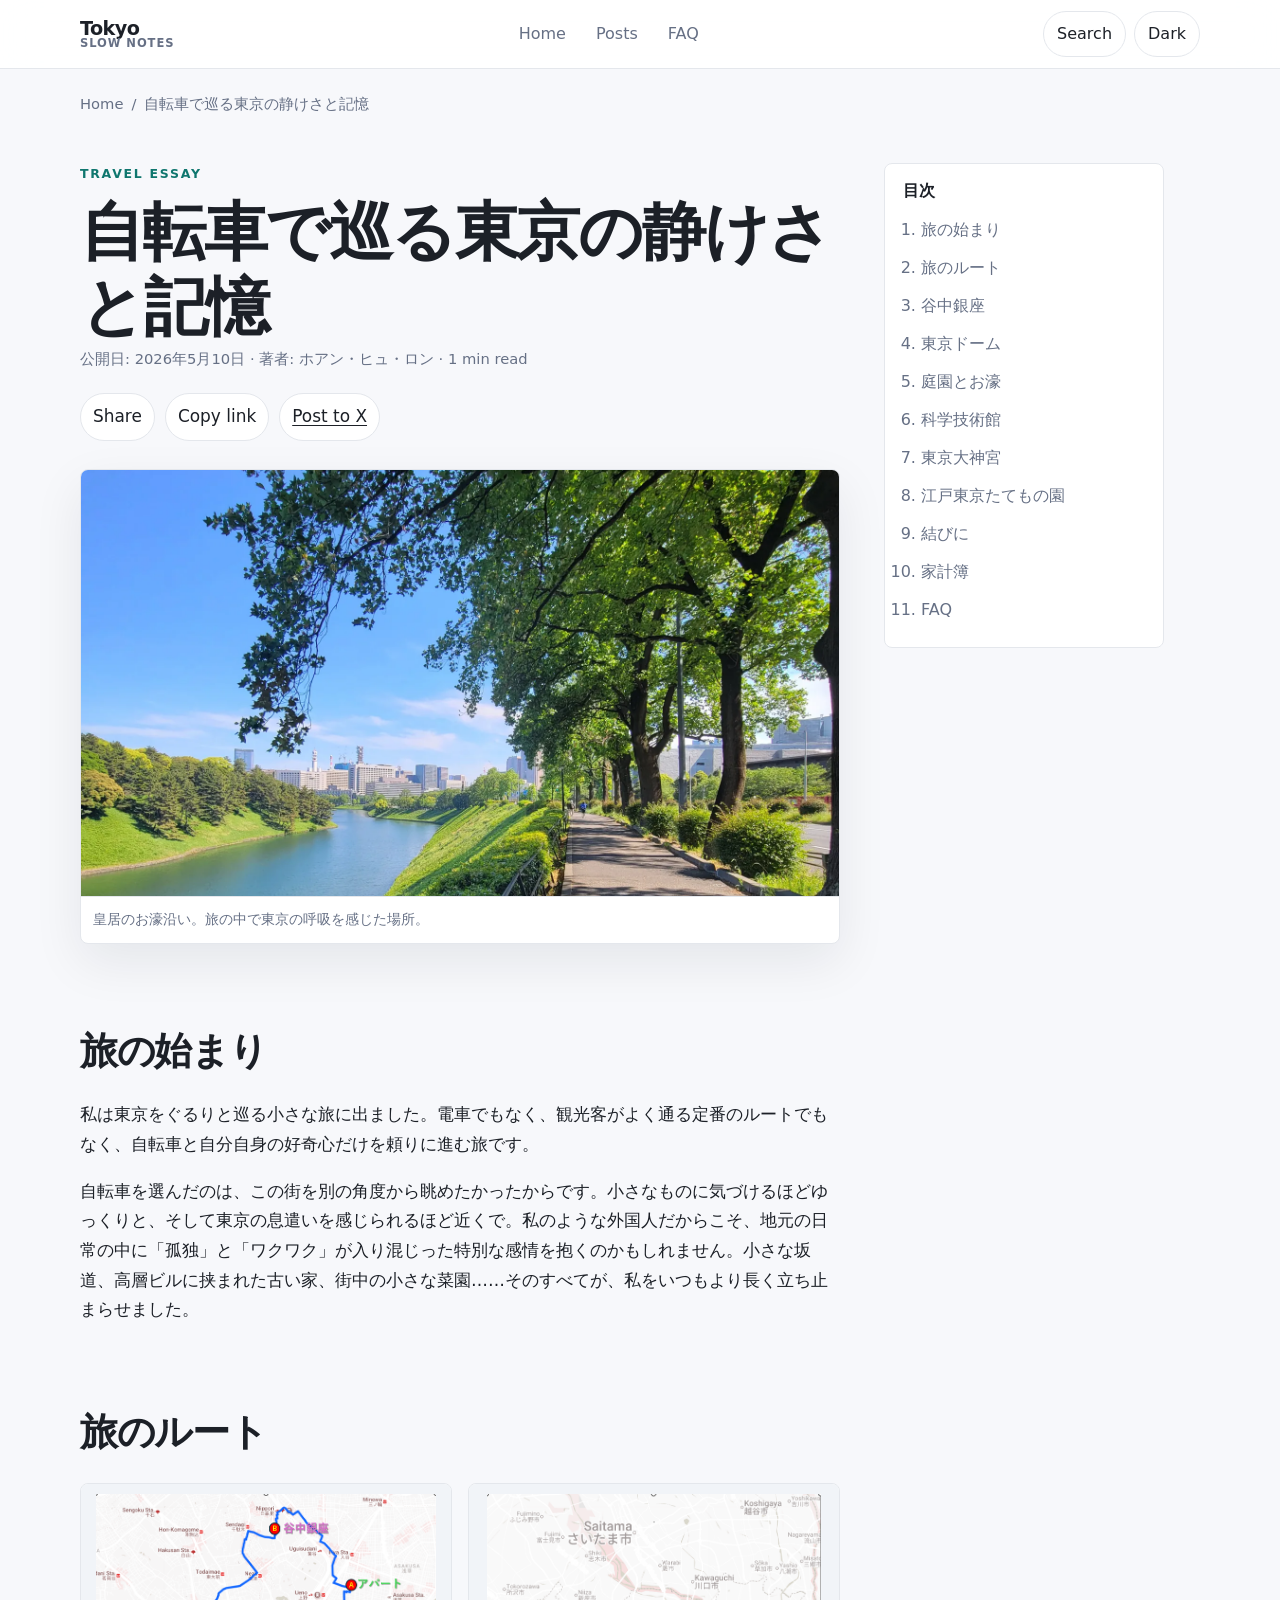
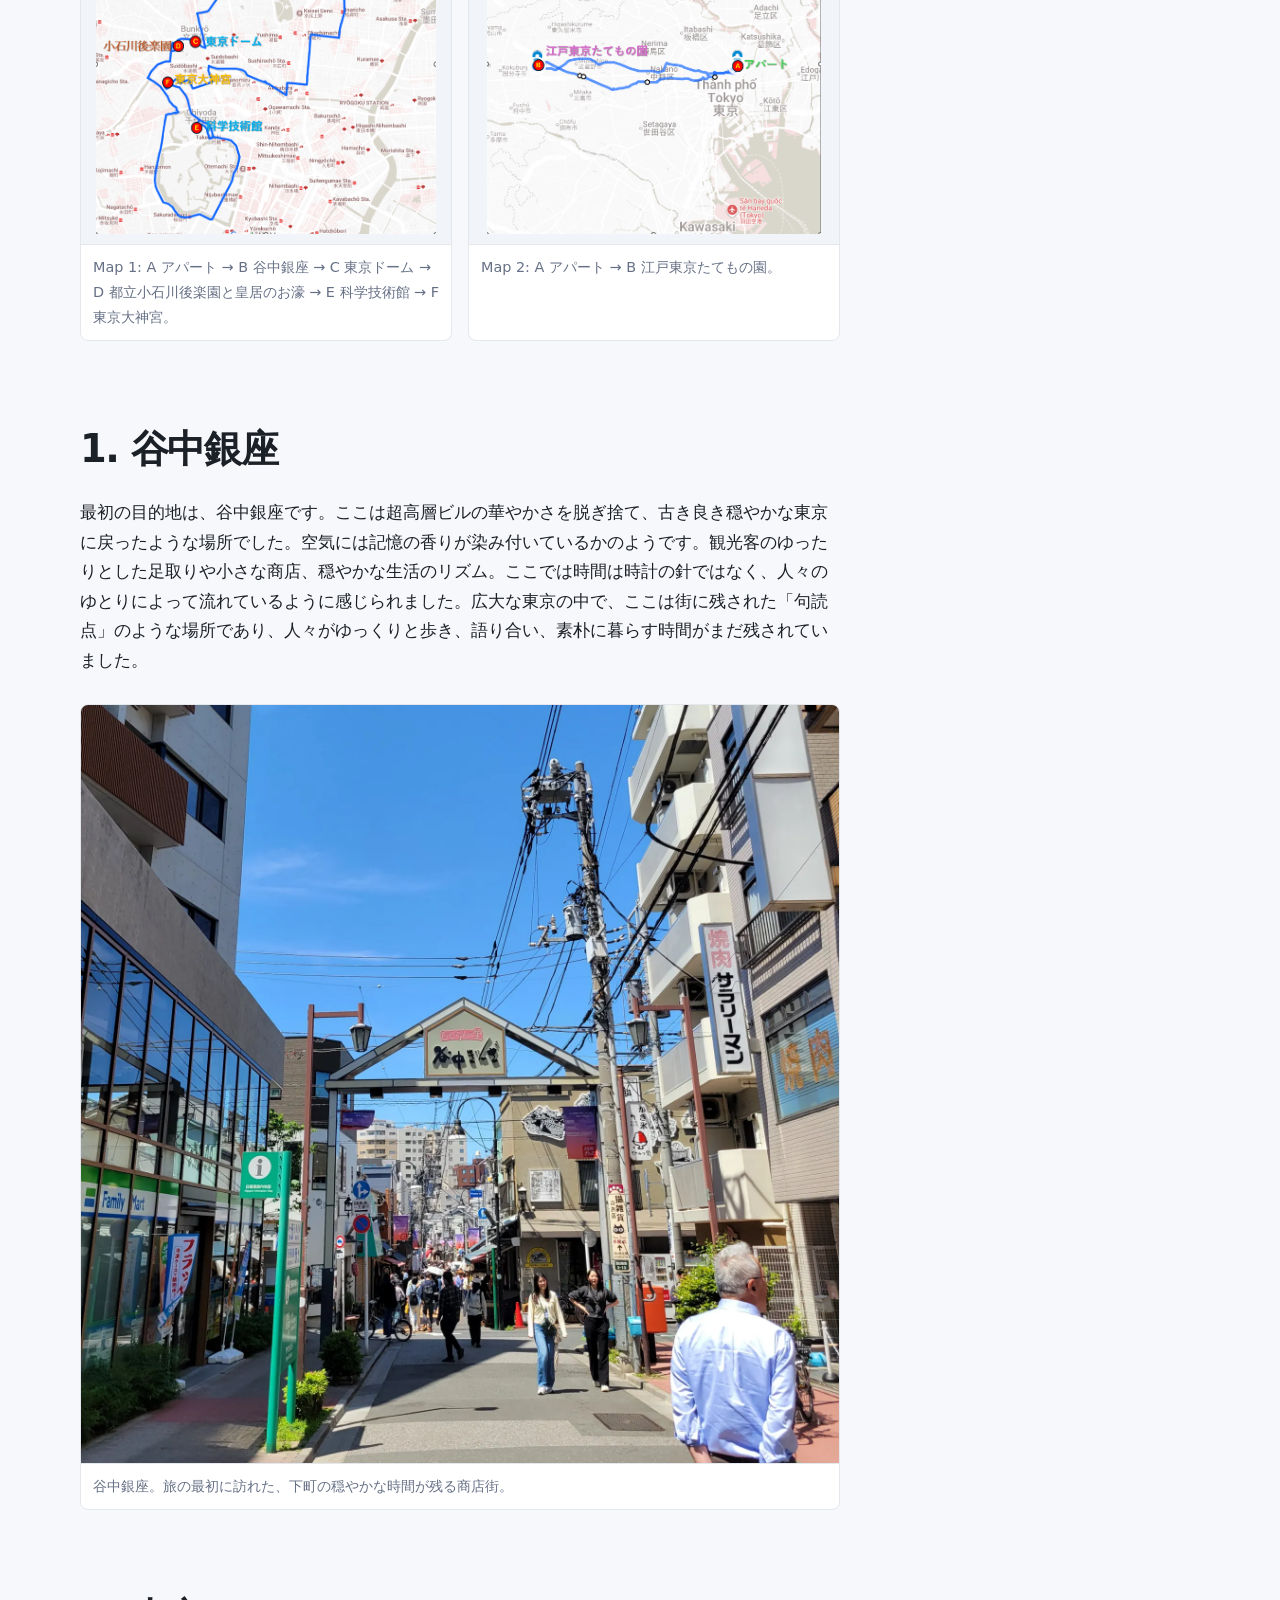
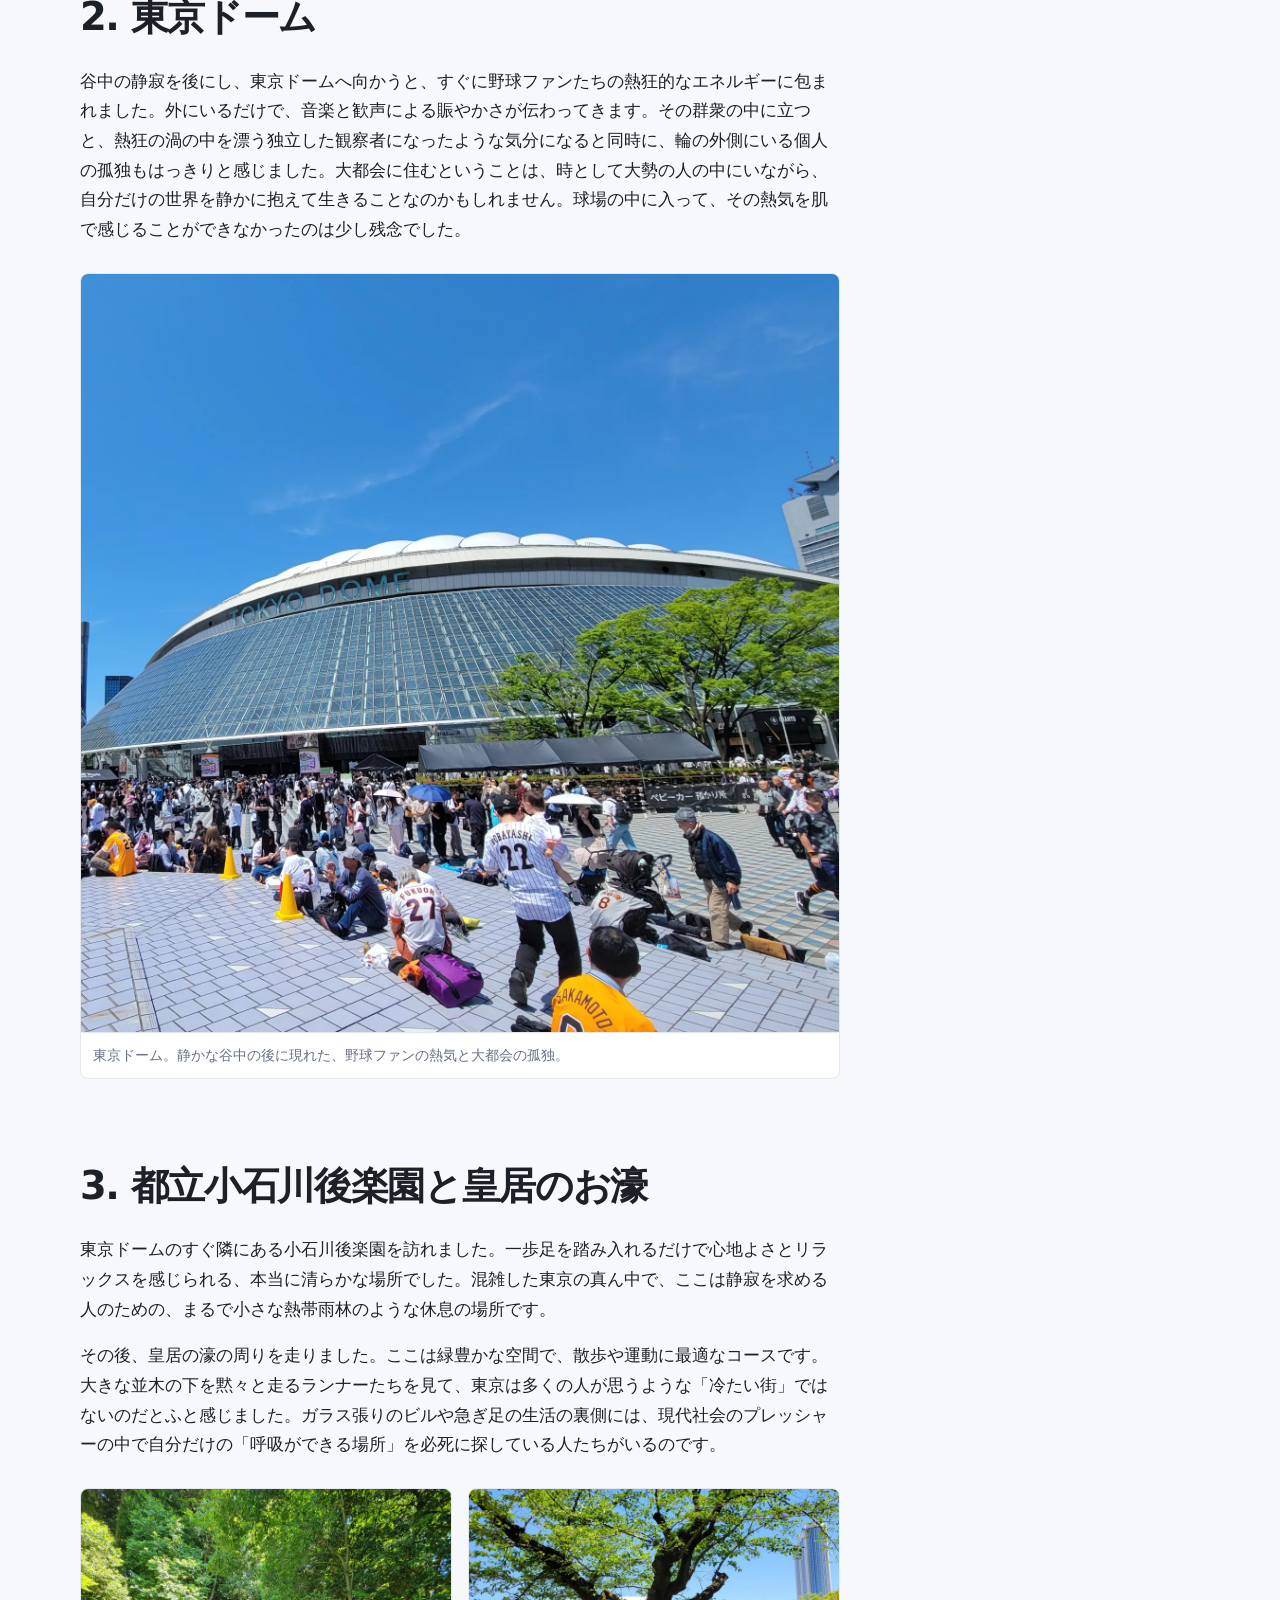
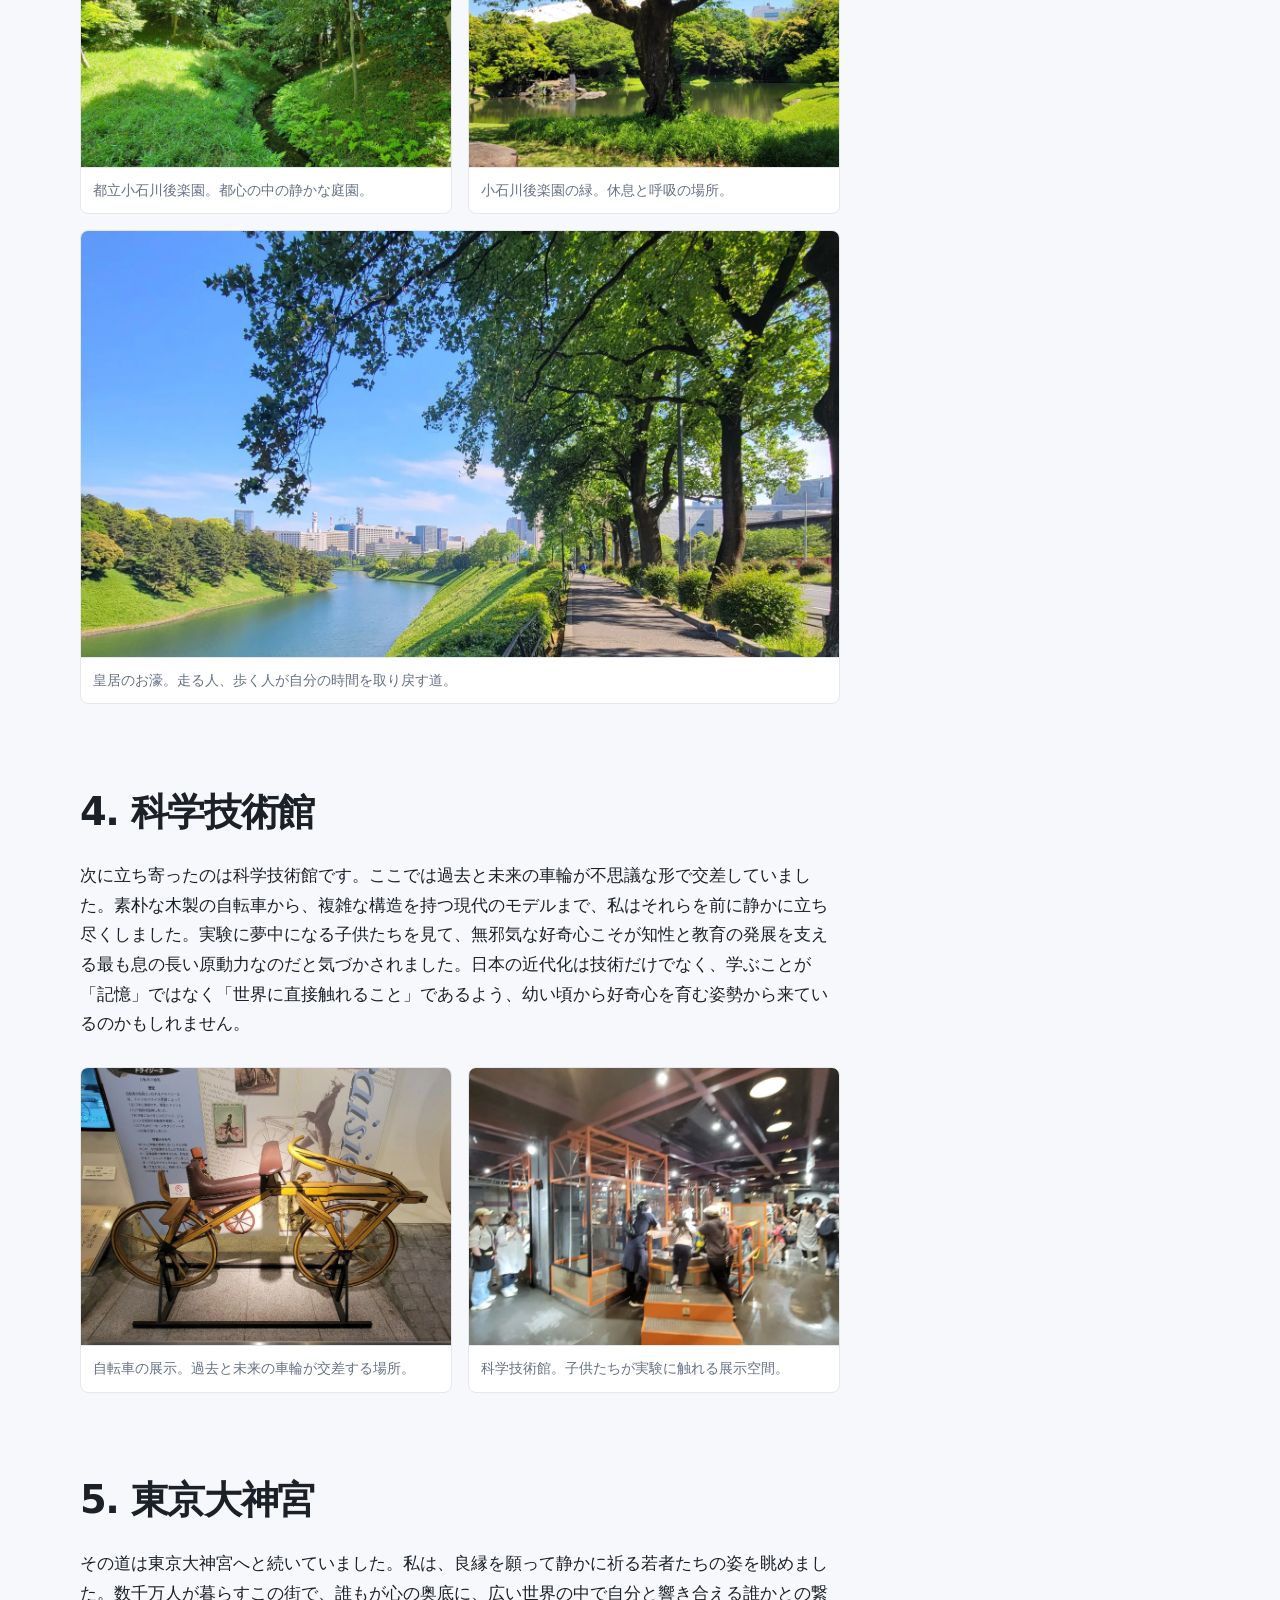
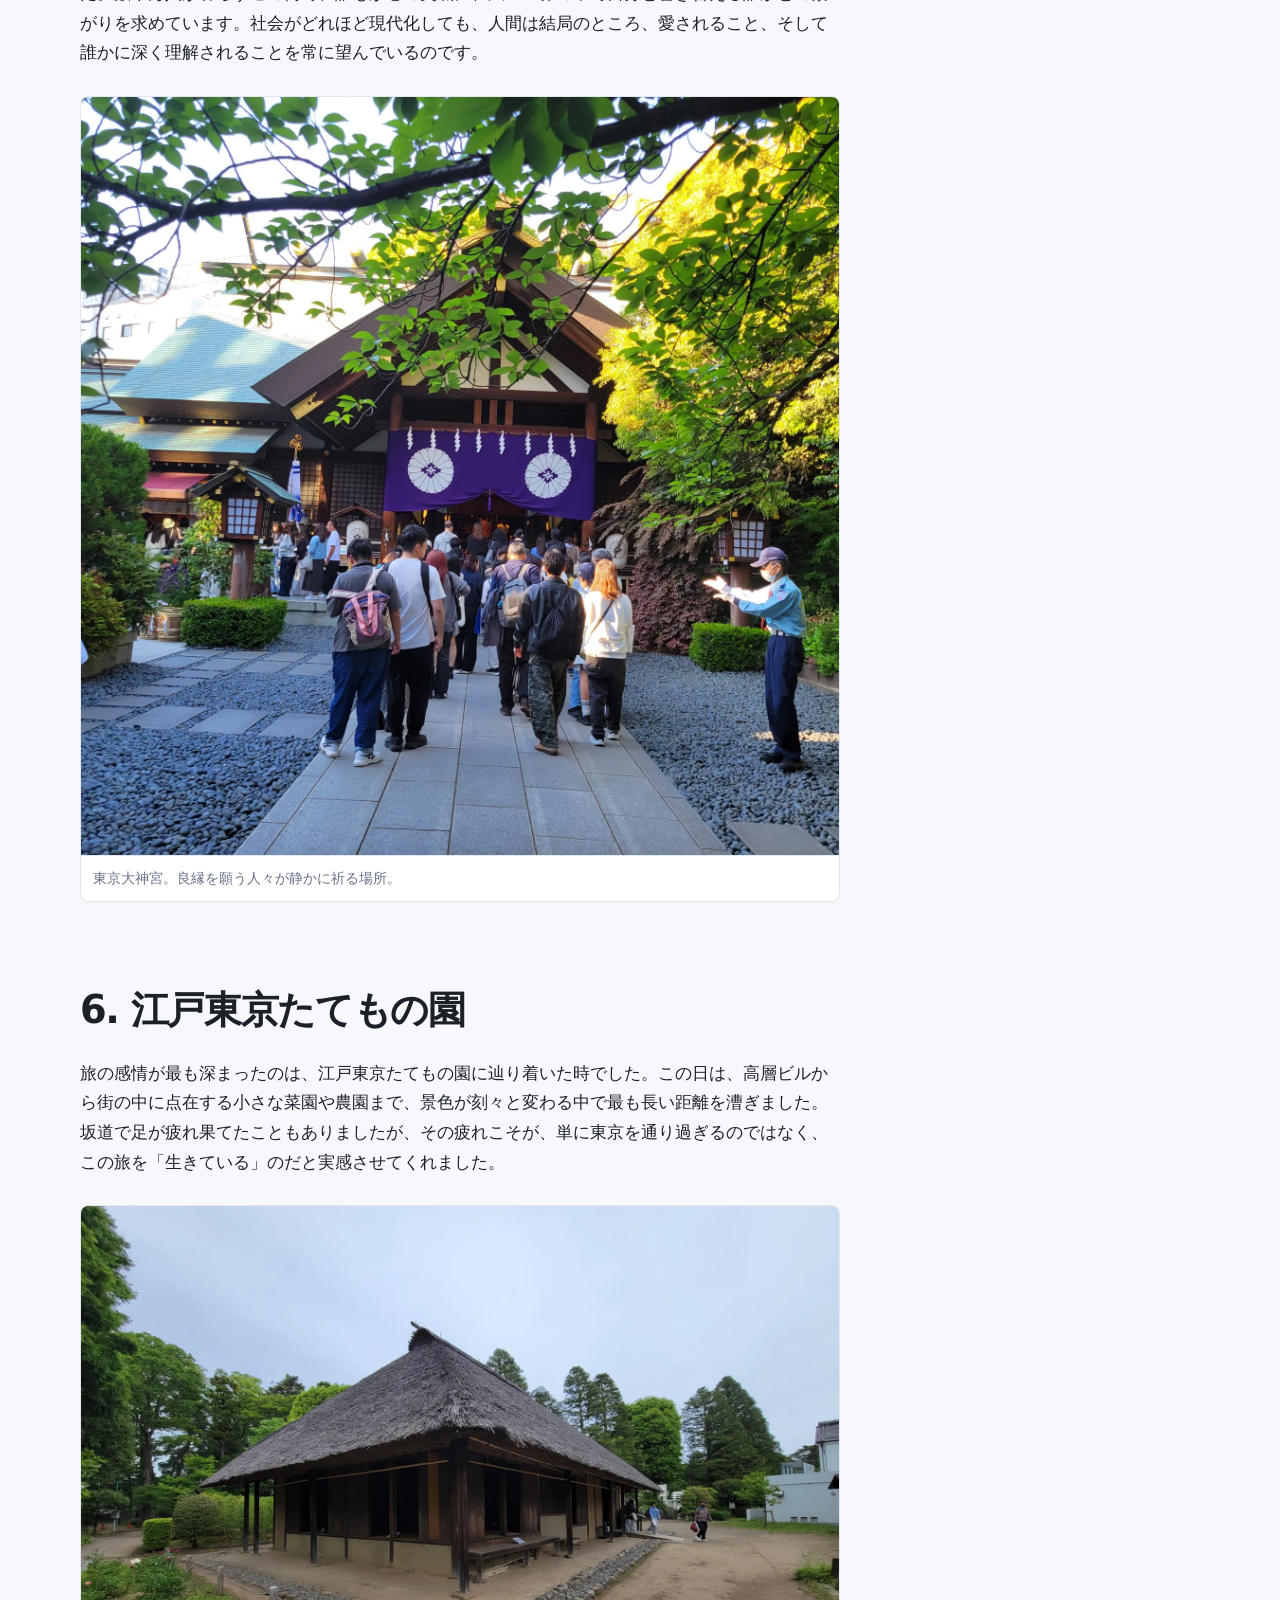
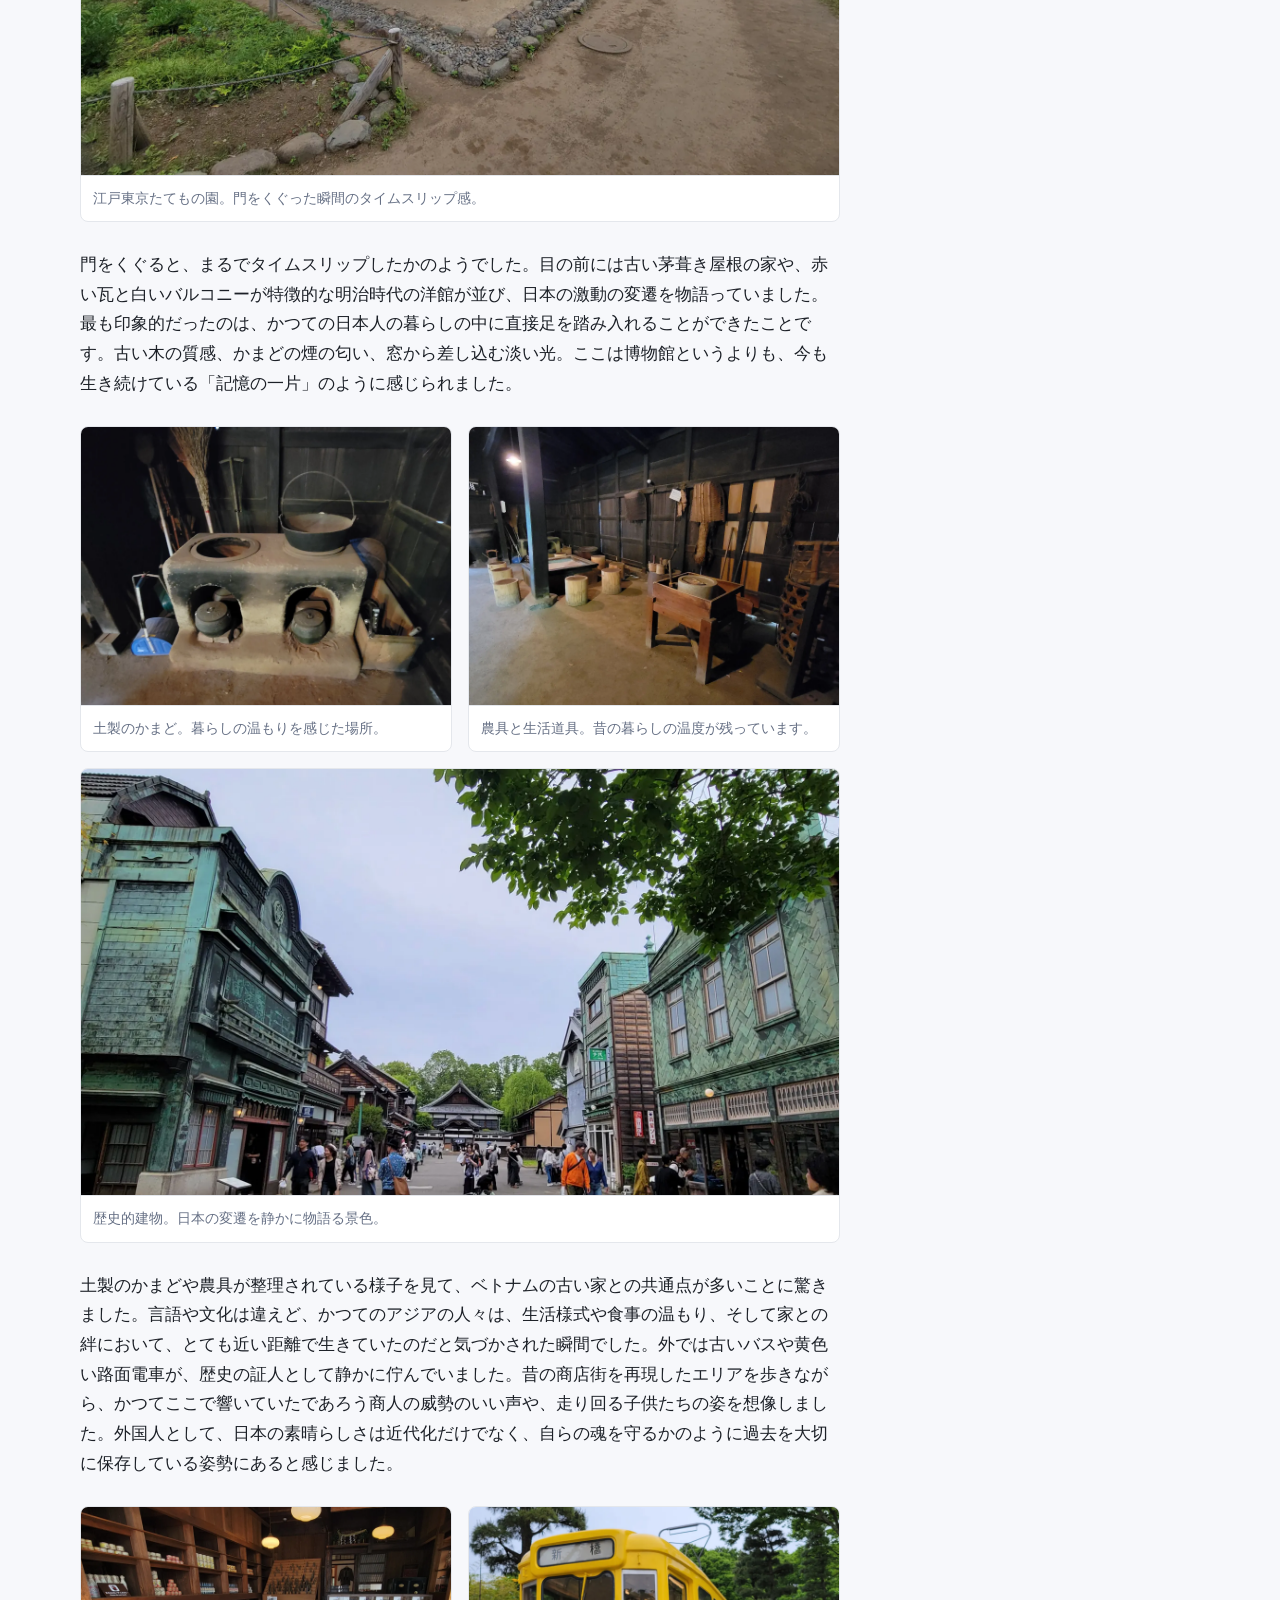
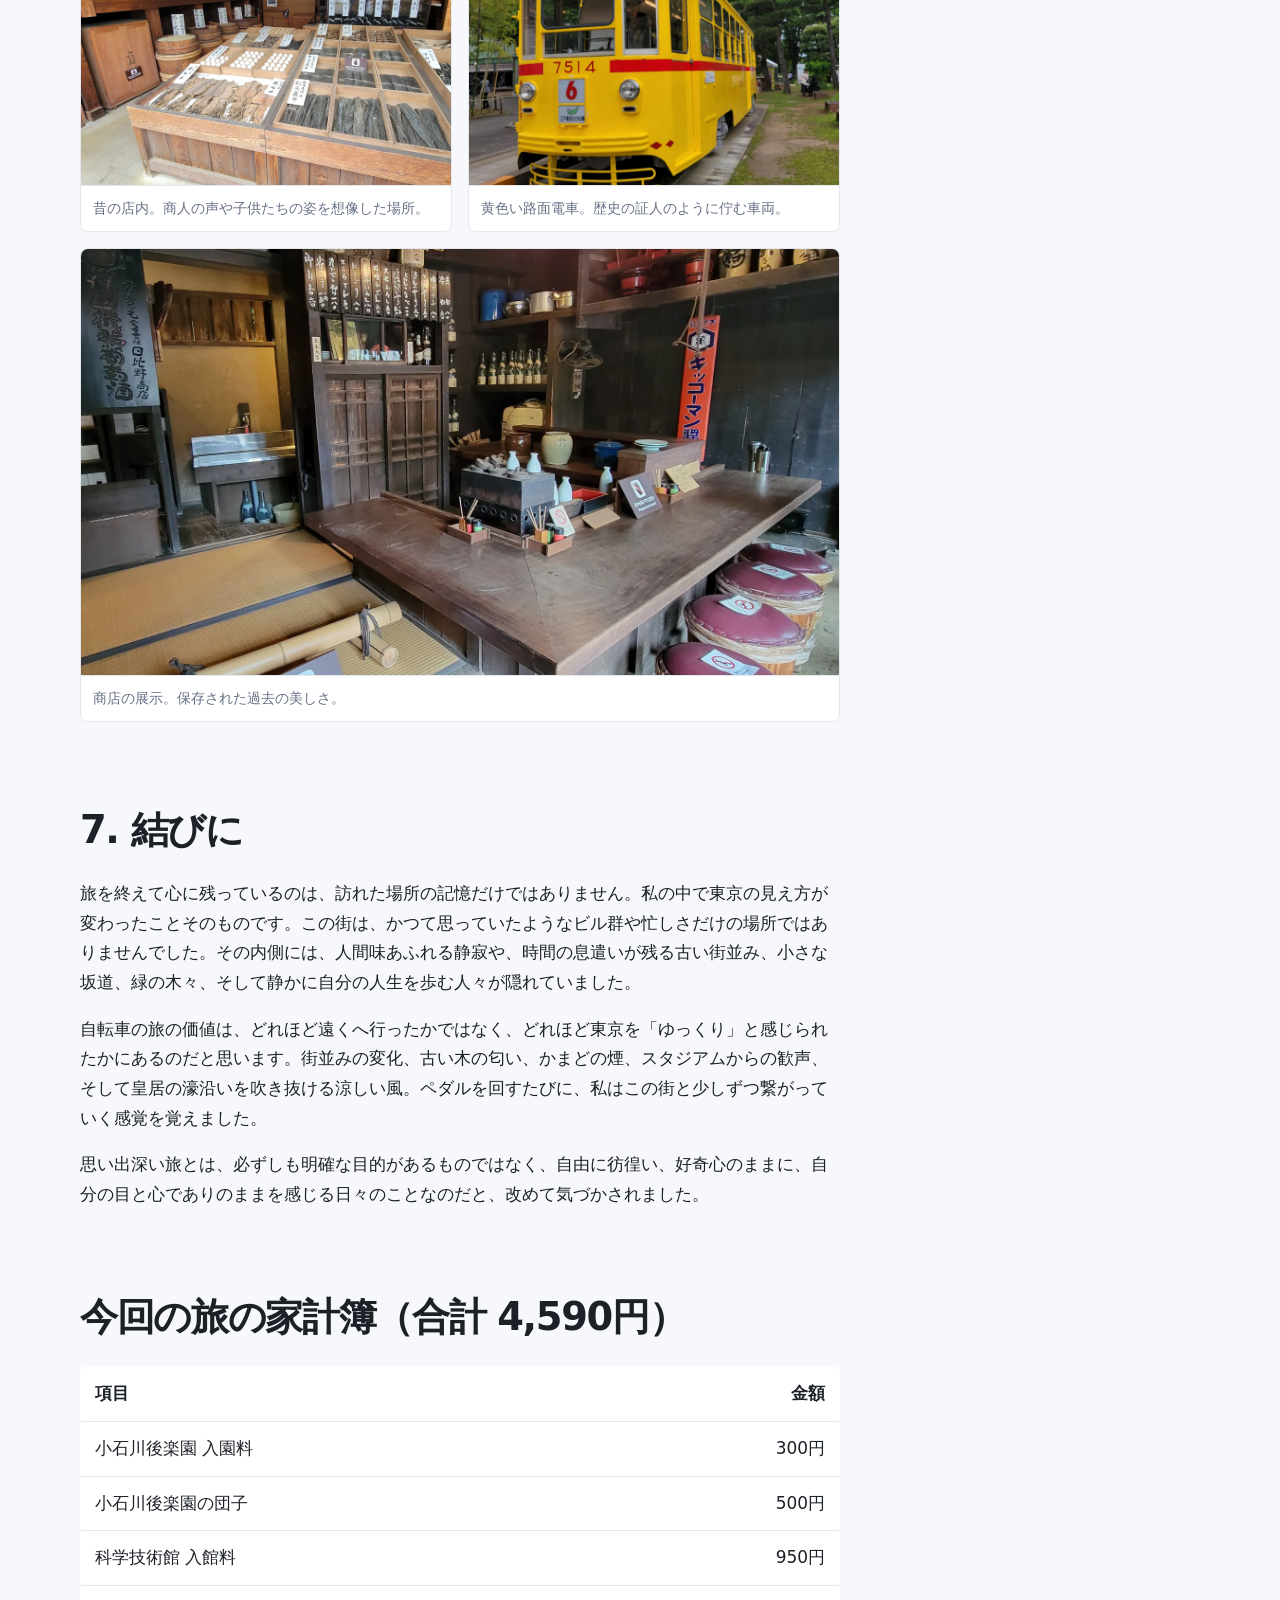
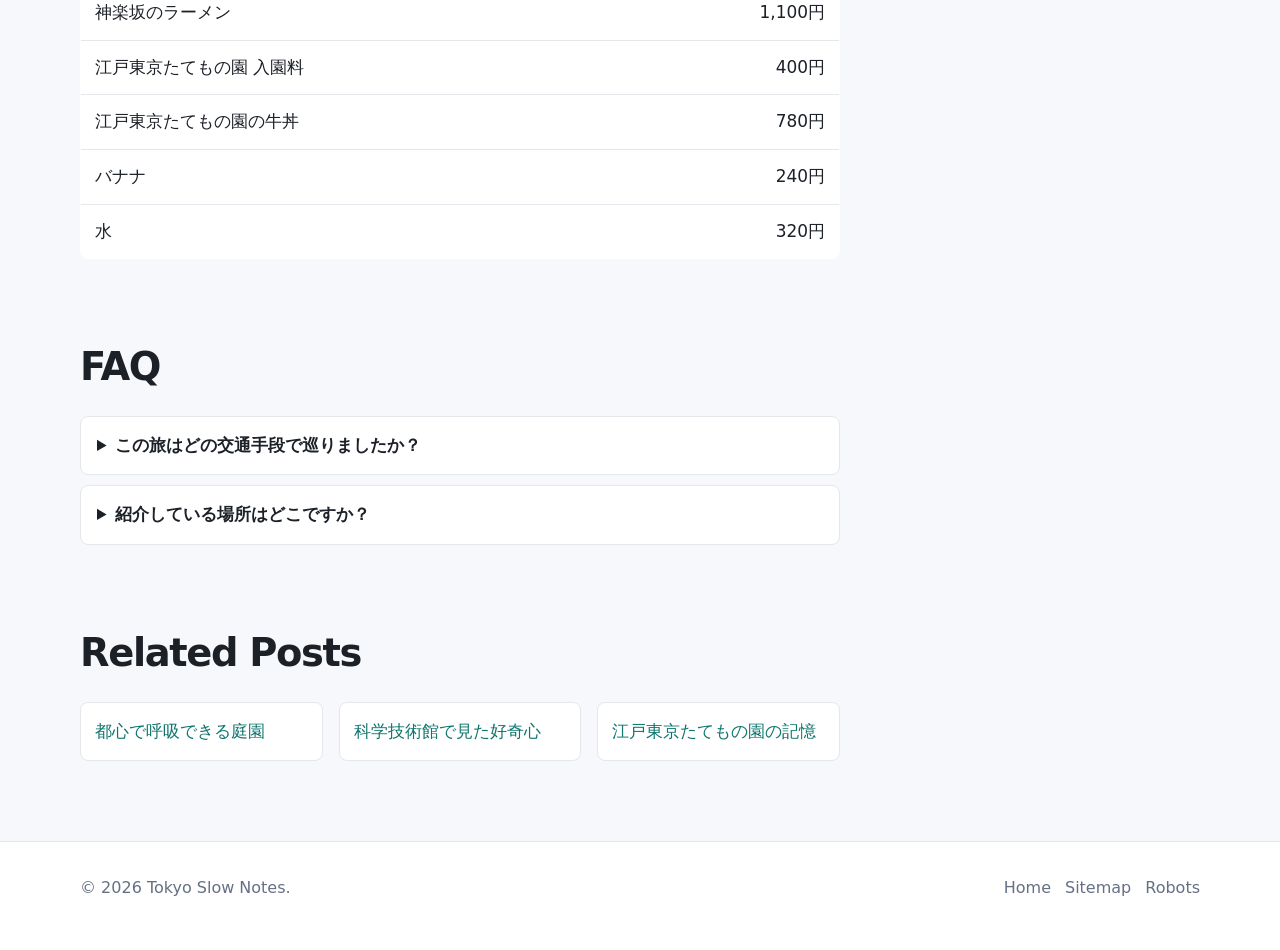
==== commit 5b904221: "edit img conten" ====
--- a/article.html
+++ b/article.html
@@ -13,7 +13,7 @@
   <meta property="og:url" content="https://example.com/tokyo-bicycle-journey/">
   <meta property="og:image" content="https://example.com/img/皇居のお濠.jpg">
   <meta name="twitter:card" content="summary_large_image">
-  <link rel="preload" as="image" href="img/webp/皇居のお濠.webp" type="image/webp" fetchpriority="high">
+  <link rel="preload" as="image" href="img/皇居のお濠.webp" type="image/webp" fetchpriority="high">
   <link rel="stylesheet" href="style.css">
   <link rel="stylesheet" href="responsive.css">
   <script src="main.js" defer></script>
@@ -50,7 +50,7 @@
           <h1>自転車で巡る東京の静けさと記憶</h1>
           <p class="article-meta">公開日: <time datetime="2026-05-10">2026年5月10日</time> · 著者: ホアン・ヒュ・ロン · <span data-reading-time-output>6 min read</span></p>
           <div class="share-row" aria-label="Share article"><button type="button" data-native-share>Share</button><button type="button" data-copy-link>Copy link</button><a href="https://twitter.com/intent/tweet?url=https://example.com/tokyo-bicycle-journey/&text=自転車で巡る東京の静けさと記憶" target="_blank" rel="noopener noreferrer">Post to X</a></div>
-          <figure class="article-cover"><picture><source srcset="img/webp/皇居のお濠.webp" type="image/webp"><img src="img/皇居のお濠.jpg" alt="皇居のお濠沿いの木陰と水辺" width="1600" height="1200" fetchpriority="high"></picture><figcaption>皇居のお濠沿い。旅の中で東京の呼吸を感じた場所。</figcaption></figure>
+          <figure class="article-cover"><picture><source srcset="img/皇居のお濠.webp" type="image/webp"><img src="img/皇居のお濠.jpg" alt="皇居のお濠沿いの木陰と水辺" width="1600" height="1200" fetchpriority="high"></picture><figcaption>皇居のお濠沿い。旅の中で東京の呼吸を感じた場所。</figcaption></figure>
         </header>
 
         <section id="intro">
@@ -62,21 +62,21 @@
         <section id="route">
           <h2>旅のルート</h2>
           <div class="article-map-grid">
-            <figure><img src="img/map1.png" alt="AアパートからB谷中銀座、C東京ドーム、D都立小石川後楽園と皇居のお濠、E科学技術館、F東京大神宮へ向かう地図" width="900" height="900" loading="lazy"><figcaption>Map 1: A アパート → B 谷中銀座 → C 東京ドーム → D 都立小石川後楽園と皇居のお濠 → E 科学技術館 → F 東京大神宮。</figcaption></figure>
-            <figure><img src="img/map2.png" alt="AアパートからB江戸東京たてもの園へ向かう地図" width="900" height="900" loading="lazy"><figcaption>Map 2: A アパート → B 江戸東京たてもの園。</figcaption></figure>
+            <figure><picture><source srcset="img/map1.webp" type="image/webp"><img src="img/map1.jpg" alt="AアパートからB谷中銀座、C東京ドーム、D都立小石川後楽園と皇居のお濠、E科学技術館、F東京大神宮へ向かう地図" width="900" height="900" loading="lazy"></picture><figcaption>Map 1: A アパート → B 谷中銀座 → C 東京ドーム → D 都立小石川後楽園と皇居のお濠 → E 科学技術館 → F 東京大神宮。</figcaption></figure>
+            <figure><picture><source srcset="img/map2.webp" type="image/webp"><img src="img/map2.jpg" alt="AアパートからB江戸東京たてもの園へ向かう地図" width="900" height="900" loading="lazy"></picture><figcaption>Map 2: A アパート → B 江戸東京たてもの園。</figcaption></figure>
           </div>
         </section>
 
         <section id="yanaka">
           <h2>1. 谷中銀座</h2>
           <p>最初の目的地は、谷中銀座です。ここは超高層ビルの華やかさを脱ぎ捨て、古き良き穏やかな東京に戻ったような場所でした。空気には記憶の香りが染み付いているかのようです。観光客のゆったりとした足取りや小さな商店、穏やかな生活のリズム。ここでは時間は時計の針ではなく、人々のゆとりによって流れているように感じられました。広大な東京の中で、ここは街に残された「句読点」のような場所であり、人々がゆっくりと歩き、語り合い、素朴に暮らす時間がまだ残されていました。</p>
-          <figure><picture><source srcset="img/webp/谷中銀座.webp" type="image/webp"><img src="img/谷中銀座.jpg" alt="谷中銀座の商店街入口" width="1200" height="900" loading="lazy"></picture><figcaption>谷中銀座。旅の最初に訪れた、下町の穏やかな時間が残る商店街。</figcaption></figure>
+          <figure><picture><source srcset="img/谷中銀座.webp" type="image/webp"><img src="img/谷中銀座.jpg" alt="谷中銀座の商店街入口" width="1200" height="900" loading="lazy"></picture><figcaption>谷中銀座。旅の最初に訪れた、下町の穏やかな時間が残る商店街。</figcaption></figure>
         </section>
 
         <section id="dome">
           <h2>2. 東京ドーム</h2>
           <p>谷中の静寂を後にし、東京ドームへ向かうと、すぐに野球ファンたちの熱狂的なエネルギーに包まれました。外にいるだけで、音楽と歓声による賑やかさが伝わってきます。その群衆の中に立つと、熱狂の渦の中を漂う独立した観察者になったような気分になると同時に、輪の外側にいる個人の孤独もはっきりと感じました。大都会に住むということは、時として大勢の人の中にいながら、自分だけの世界を静かに抱えて生きることなのかもしれません。球場の中に入って、その熱気を肌で感じることができなかったのは少し残念でした。</p>
-          <figure><picture><source srcset="img/webp/東京ドーム.webp" type="image/webp"><img src="img/東京ドーム.jpg" alt="東京ドーム前に集まる野球ファンと青空" width="1200" height="900" loading="lazy"></picture><figcaption>東京ドーム。静かな谷中の後に現れた、野球ファンの熱気と大都会の孤独。</figcaption></figure>
+          <figure><picture><source srcset="img/東京ドーム.webp" type="image/webp"><img src="img/東京ドーム.jpg" alt="東京ドーム前に集まる野球ファンと青空" width="1200" height="900" loading="lazy"></picture><figcaption>東京ドーム。静かな谷中の後に現れた、野球ファンの熱気と大都会の孤独。</figcaption></figure>
         </section>
 
         <section id="garden">
@@ -84,9 +84,9 @@
           <p>東京ドームのすぐ隣にある小石川後楽園を訪れました。一歩足を踏み入れるだけで心地よさとリラックスを感じられる、本当に清らかな場所でした。混雑した東京の真ん中で、ここは静寂を求める人のための、まるで小さな熱帯雨林のような休息の場所です。</p>
           <p>その後、皇居の濠の周りを走りました。ここは緑豊かな空間で、散歩や運動に最適なコースです。大きな並木の下を黙々と走るランナーたちを見て、東京は多くの人が思うような「冷たい街」ではないのだとふと感じました。ガラス張りのビルや急ぎ足の生活の裏側には、現代社会のプレッシャーの中で自分だけの「呼吸ができる場所」を必死に探している人たちがいるのです。</p>
           <div class="article-photo-grid three">
-            <figure><picture><source srcset="img/webp/都立小石川後楽園.webp" type="image/webp"><img src="img/都立小石川後楽園.jpg" alt="都立小石川後楽園の池と大きな木" width="1200" height="900" loading="lazy"></picture><figcaption>都立小石川後楽園。都心の中の静かな庭園。</figcaption></figure>
-            <figure><picture><source srcset="img/webp/都立小石川後楽園2.webp" type="image/webp"><img src="img/都立小石川後楽園2.jpg" alt="都立小石川後楽園の緑と小川" width="1200" height="900" loading="lazy"></picture><figcaption>小石川後楽園の緑。休息と呼吸の場所。</figcaption></figure>
-            <figure><picture><source srcset="img/webp/皇居のお濠.webp" type="image/webp"><img src="img/皇居のお濠.jpg" alt="皇居のお濠沿いの並木道と水辺" width="1200" height="900" loading="lazy"></picture><figcaption>皇居のお濠。走る人、歩く人が自分の時間を取り戻す道。</figcaption></figure>
+            <figure><picture><source srcset="img/都立小石川後楽園.webp" type="image/webp"><img src="img/都立小石川後楽園.jpg" alt="都立小石川後楽園の池と大きな木" width="1200" height="900" loading="lazy"></picture><figcaption>都立小石川後楽園。都心の中の静かな庭園。</figcaption></figure>
+            <figure><picture><source srcset="img/都立小石川後楽園2.webp" type="image/webp"><img src="img/都立小石川後楽園2.jpg" alt="都立小石川後楽園の緑と小川" width="1200" height="900" loading="lazy"></picture><figcaption>小石川後楽園の緑。休息と呼吸の場所。</figcaption></figure>
+            <figure><picture><source srcset="img/皇居のお濠.webp" type="image/webp"><img src="img/皇居のお濠.jpg" alt="皇居のお濠沿いの並木道と水辺" width="1200" height="900" loading="lazy"></picture><figcaption>皇居のお濠。走る人、歩く人が自分の時間を取り戻す道。</figcaption></figure>
           </div>
         </section>
 
@@ -94,32 +94,32 @@
           <h2>4. 科学技術館</h2>
           <p>次に立ち寄ったのは科学技術館です。ここでは過去と未来の車輪が不思議な形で交差していました。素朴な木製の自転車から、複雑な構造を持つ現代のモデルまで、私はそれらを前に静かに立ち尽くしました。実験に夢中になる子供たちを見て、無邪気な好奇心こそが知性と教育の発展を支える最も息の長い原動力なのだと気づかされました。日本の近代化は技術だけでなく、学ぶことが「記憶」ではなく「世界に直接触れること」であるよう、幼い頃から好奇心を育む姿勢から来ているのかもしれません。</p>
           <div class="article-photo-grid">
-            <figure><picture><source srcset="img/webp/科学技術館.webp" type="image/webp"><img src="img/科学技術館.jpg" alt="科学技術館の展示室で実験を見る子供たち" width="1200" height="900" loading="lazy"></picture><figcaption>自転車の展示。過去と未来の車輪が交差する場所。</figcaption></figure>
-            <figure><picture><source srcset="img/webp/科学技術館2.webp" type="image/webp"><img src="img/科学技術館2.jpg" alt="科学技術館に展示された木製自転車" width="1200" height="900" loading="lazy"></picture><figcaption>科学技術館。子供たちが実験に触れる展示空間。</figcaption></figure>
+            <figure><picture><source srcset="img/科学技術館.webp" type="image/webp"><img src="img/科学技術館.jpg" alt="科学技術館の展示室で実験を見る子供たち" width="1200" height="900" loading="lazy"></picture><figcaption>自転車の展示。過去と未来の車輪が交差する場所。</figcaption></figure>
+            <figure><picture><source srcset="img/科学技術館2.webp" type="image/webp"><img src="img/科学技術館2.jpg" alt="科学技術館に展示された木製自転車" width="1200" height="900" loading="lazy"></picture><figcaption>科学技術館。子供たちが実験に触れる展示空間。</figcaption></figure>
           </div>
         </section>
 
         <section id="shrine">
           <h2>5. 東京大神宮</h2>
           <p>その道は東京大神宮へと続いていました。私は、良縁を願って静かに祈る若者たちの姿を眺めました。数千万人が暮らすこの街で、誰もが心の奥底に、広い世界の中で自分と響き合える誰かとの繋がりを求めています。社会がどれほど現代化しても、人間は結局のところ、愛されること、そして誰かに深く理解されることを常に望んでいるのです。</p>
-          <figure><picture><source srcset="img/webp/東京大神宮.webp" type="image/webp"><img src="img/東京大神宮.jpg" alt="東京大神宮の参道と参拝者" width="1200" height="900" loading="lazy"></picture><figcaption>東京大神宮。良縁を願う人々が静かに祈る場所。</figcaption></figure>
+          <figure><picture><source srcset="img/東京大神宮.webp" type="image/webp"><img src="img/東京大神宮.jpg" alt="東京大神宮の参道と参拝者" width="1200" height="900" loading="lazy"></picture><figcaption>東京大神宮。良縁を願う人々が静かに祈る場所。</figcaption></figure>
         </section>
 
         <section id="edo">
           <h2>6. 江戸東京たてもの園</h2>
           <p>旅の感情が最も深まったのは、江戸東京たてもの園に辿り着いた時でした。この日は、高層ビルから街の中に点在する小さな菜園や農園まで、景色が刻々と変わる中で最も長い距離を漕ぎました。坂道で足が疲れ果てたこともありましたが、その疲れこそが、単に東京を通り過ぎるのではなく、この旅を「生きている」のだと実感させてくれました。</p>
-          <figure><picture><source srcset="img/webp/江戸東京たてもの園1.webp" type="image/webp"><img src="img/江戸東京たてもの園1.jpg" alt="江戸東京たてもの園の復元された街並み" width="1200" height="900" loading="lazy"></picture><figcaption>江戸東京たてもの園。門をくぐった瞬間のタイムスリップ感。</figcaption></figure>
+          <figure><picture><source srcset="img/江戸東京たてもの園1.webp" type="image/webp"><img src="img/江戸東京たてもの園1.jpg" alt="江戸東京たてもの園の復元された街並み" width="1200" height="900" loading="lazy"></picture><figcaption>江戸東京たてもの園。門をくぐった瞬間のタイムスリップ感。</figcaption></figure>
           <p>門をくぐると、まるでタイムスリップしたかのようでした。目の前には古い茅葺き屋根の家や、赤い瓦と白いバルコニーが特徴的な明治時代の洋館が並び、日本の激動の変遷を物語っていました。最も印象的だったのは、かつての日本人の暮らしの中に直接足を踏み入れることができたことです。古い木の質感、かまどの煙の匂い、窓から差し込む淡い光。ここは博物館というよりも、今も生き続けている「記憶の一片」のように感じられました。</p>
           <div class="article-photo-grid three">
-            <figure><picture><source srcset="img/webp/江戸東京たてもの園2.webp" type="image/webp"><img src="img/江戸東京たてもの園2.jpg" alt="江戸東京たてもの園の土製のかまど" width="1200" height="900" loading="lazy"></picture><figcaption>土製のかまど。暮らしの温もりを感じた場所。</figcaption></figure>
-            <figure><picture><source srcset="img/webp/江戸東京たてもの園3.webp" type="image/webp"><img src="img/江戸東京たてもの園3.jpg" alt="江戸東京たてもの園の古い農具と生活道具" width="1200" height="900" loading="lazy"></picture><figcaption>農具と生活道具。昔の暮らしの温度が残っています。</figcaption></figure>
-            <figure><picture><source srcset="img/webp/江戸東京たてもの園4.webp" type="image/webp"><img src="img/江戸東京たてもの園4.jpg" alt="江戸東京たてもの園の歴史的建物" width="1200" height="900" loading="lazy"></picture><figcaption>歴史的建物。日本の変遷を静かに物語る景色。</figcaption></figure>
+            <figure><picture><source srcset="img/江戸東京たてもの園2.webp" type="image/webp"><img src="img/江戸東京たてもの園2.jpg" alt="江戸東京たてもの園の土製のかまど" width="1200" height="900" loading="lazy"></picture><figcaption>土製のかまど。暮らしの温もりを感じた場所。</figcaption></figure>
+            <figure><picture><source srcset="img/江戸東京たてもの園3.webp" type="image/webp"><img src="img/江戸東京たてもの園3.jpg" alt="江戸東京たてもの園の古い農具と生活道具" width="1200" height="900" loading="lazy"></picture><figcaption>農具と生活道具。昔の暮らしの温度が残っています。</figcaption></figure>
+            <figure><picture><source srcset="img/江戸東京たてもの園4.webp" type="image/webp"><img src="img/江戸東京たてもの園4.jpg" alt="江戸東京たてもの園の歴史的建物" width="1200" height="900" loading="lazy"></picture><figcaption>歴史的建物。日本の変遷を静かに物語る景色。</figcaption></figure>
           </div>
           <p>土製のかまどや農具が整理されている様子を見て、ベトナムの古い家との共通点が多いことに驚きました。言語や文化は違えど、かつてのアジアの人々は、生活様式や食事の温もり、そして家との絆において、とても近い距離で生きていたのだと気づかされた瞬間でした。外では古いバスや黄色い路面電車が、歴史の証人として静かに佇んでいました。昔の商店街を再現したエリアを歩きながら、かつてここで響いていたであろう商人の威勢のいい声や、走り回る子供たちの姿を想像しました。外国人として、日本の素晴らしさは近代化だけでなく、自らの魂を守るかのように過去を大切に保存している姿勢にあると感じました。</p>
           <div class="article-photo-grid three">
-            <figure><picture><source srcset="img/webp/江戸東京たてもの園5.webp" type="image/webp"><img src="img/江戸東京たてもの園5.jpg" alt="江戸東京たてもの園の黄色い路面電車" width="1200" height="900" loading="lazy"></picture><figcaption>黄色い路面電車。歴史の証人のように佇む車両。</figcaption></figure>
-            <figure><picture><source srcset="img/webp/江戸東京たてもの園6.webp" type="image/webp"><img src="img/江戸東京たてもの園6.jpg" alt="江戸東京たてもの園の古い居酒屋の展示" width="1200" height="900" loading="lazy"></picture><figcaption>昔の店内。商人の声や子供たちの姿を想像した場所。</figcaption></figure>
-            <figure><picture><source srcset="img/webp/江戸東京たてもの園7.webp" type="image/webp"><img src="img/江戸東京たてもの園7.jpg" alt="江戸東京たてもの園の古い商店展示" width="1200" height="900" loading="lazy"></picture><figcaption>商店の展示。保存された過去の美しさ。</figcaption></figure>
+            <figure><picture><source srcset="img/江戸東京たてもの園5.webp" type="image/webp"><img src="img/江戸東京たてもの園5.jpg" alt="江戸東京たてもの園の黄色い路面電車" width="1200" height="900" loading="lazy"></picture><figcaption>昔の店内。商人の声や子供たちの姿を想像した場所。</figcaption></figure>
+            <figure><picture><source srcset="img/江戸東京たてもの園6.webp" type="image/webp"><img src="img/江戸東京たてもの園6.jpg" alt="江戸東京たてもの園の古い居酒屋の展示" width="1200" height="900" loading="lazy"></picture><figcaption>黄色い路面電車。歴史の証人のように佇む車両。</figcaption></figure>
+            <figure><picture><source srcset="img/江戸東京たてもの園7.webp" type="image/webp"><img src="img/江戸東京たてもの園7.jpg" alt="江戸東京たてもの園の古い商店展示" width="1200" height="900" loading="lazy"></picture><figcaption>商店の展示。保存された過去の美しさ。</figcaption></figure>
           </div>
         </section>
 
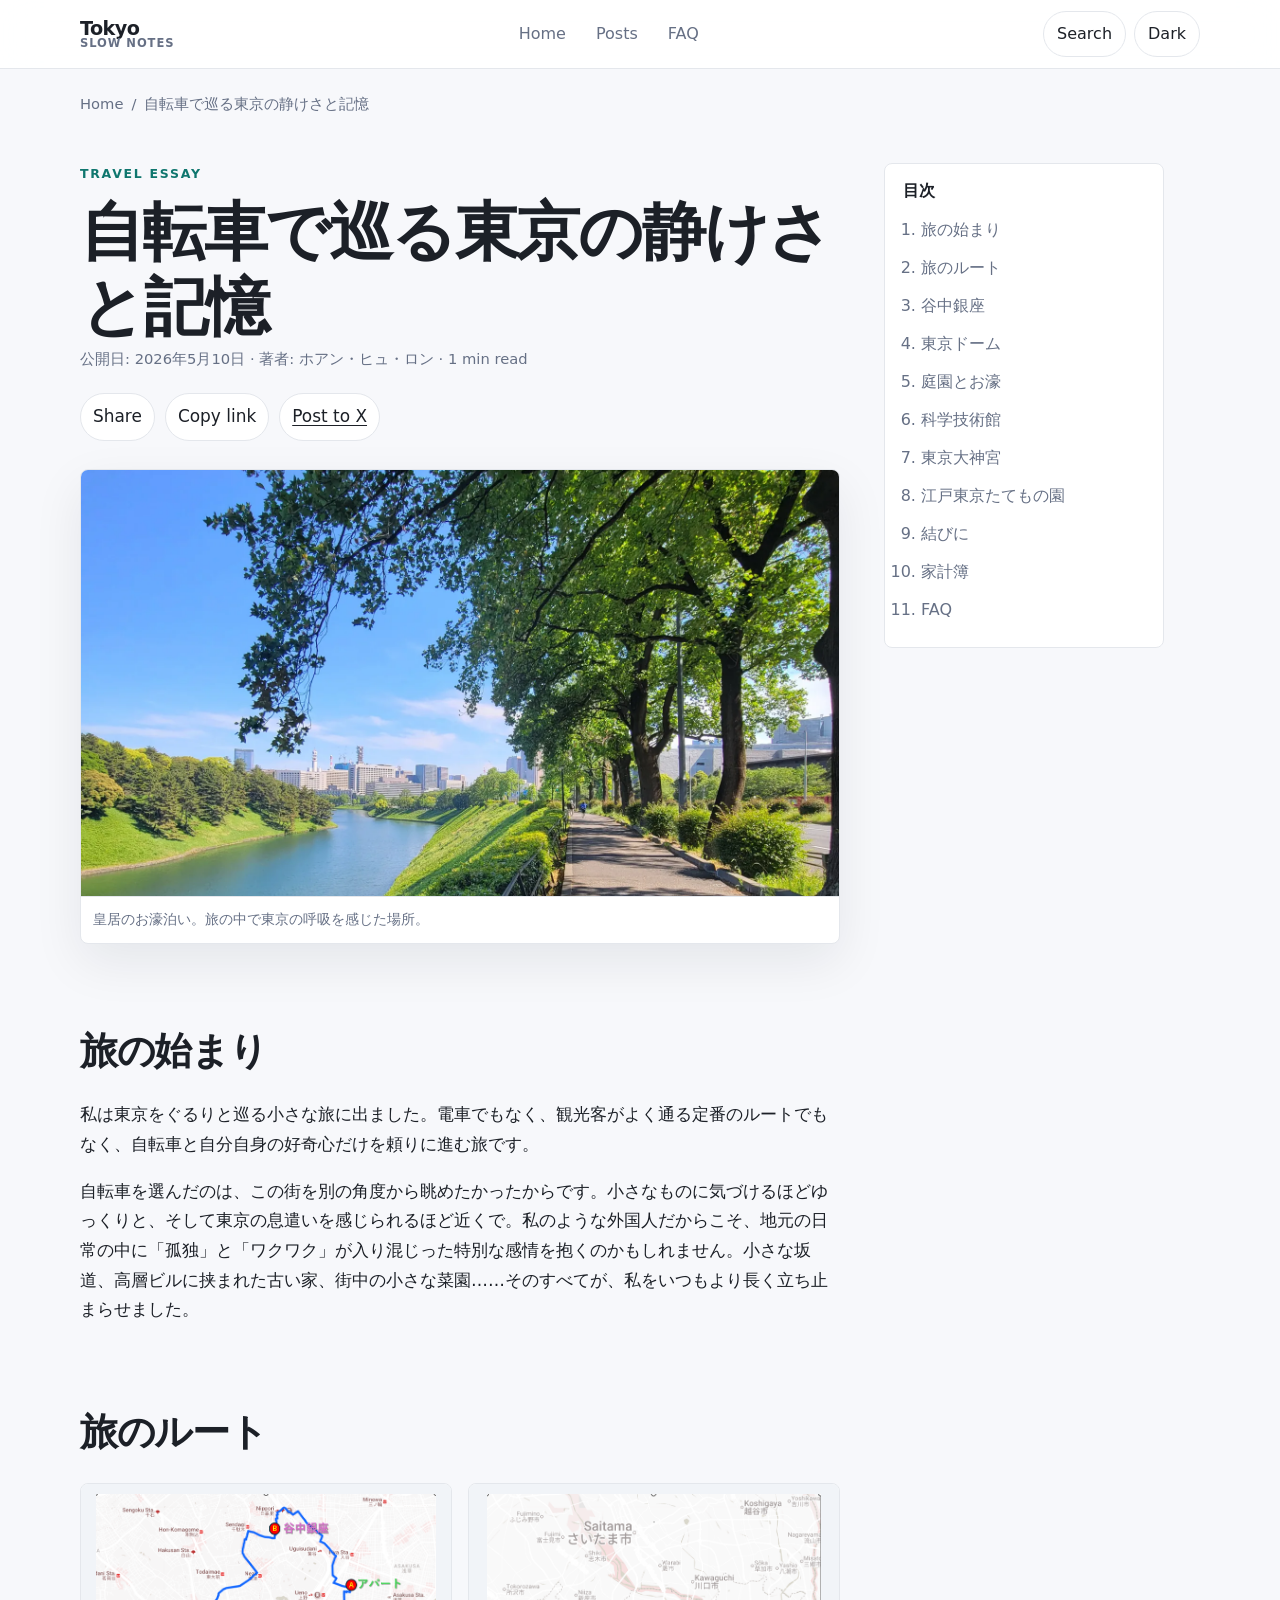
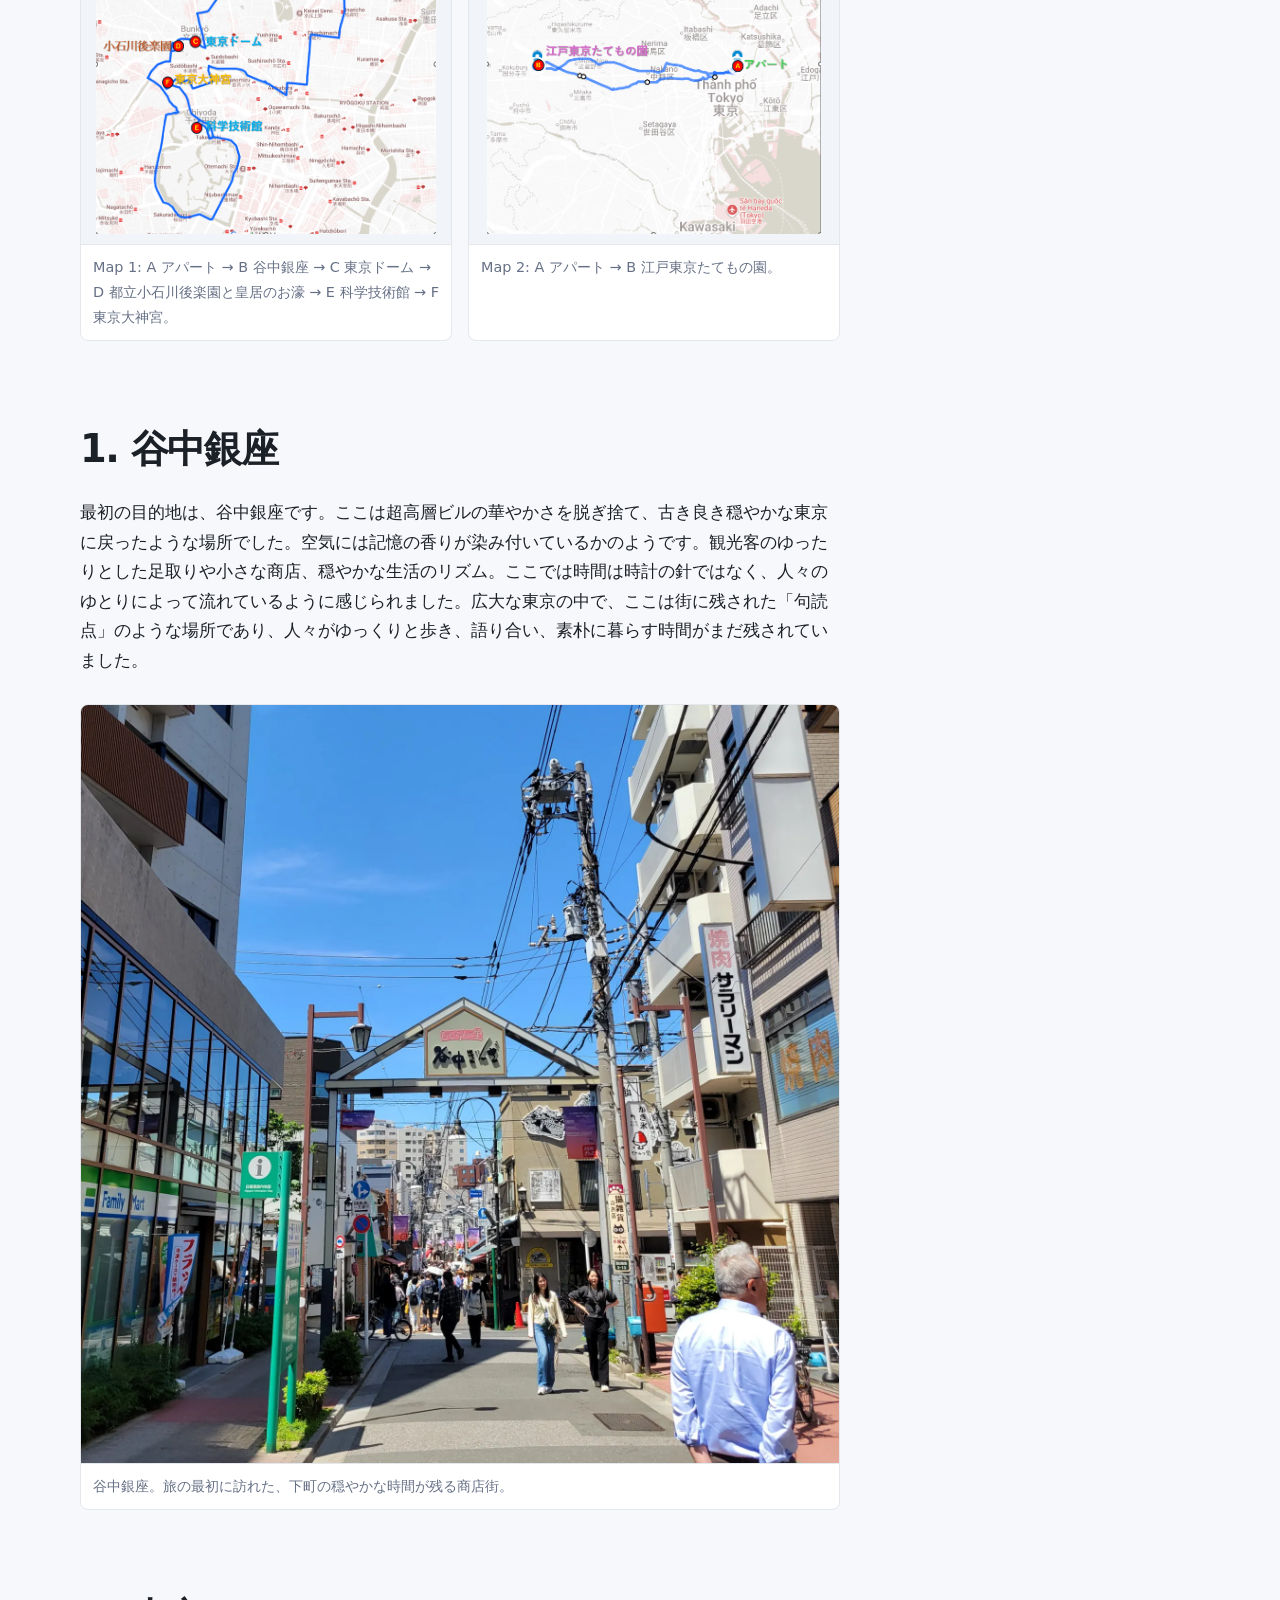
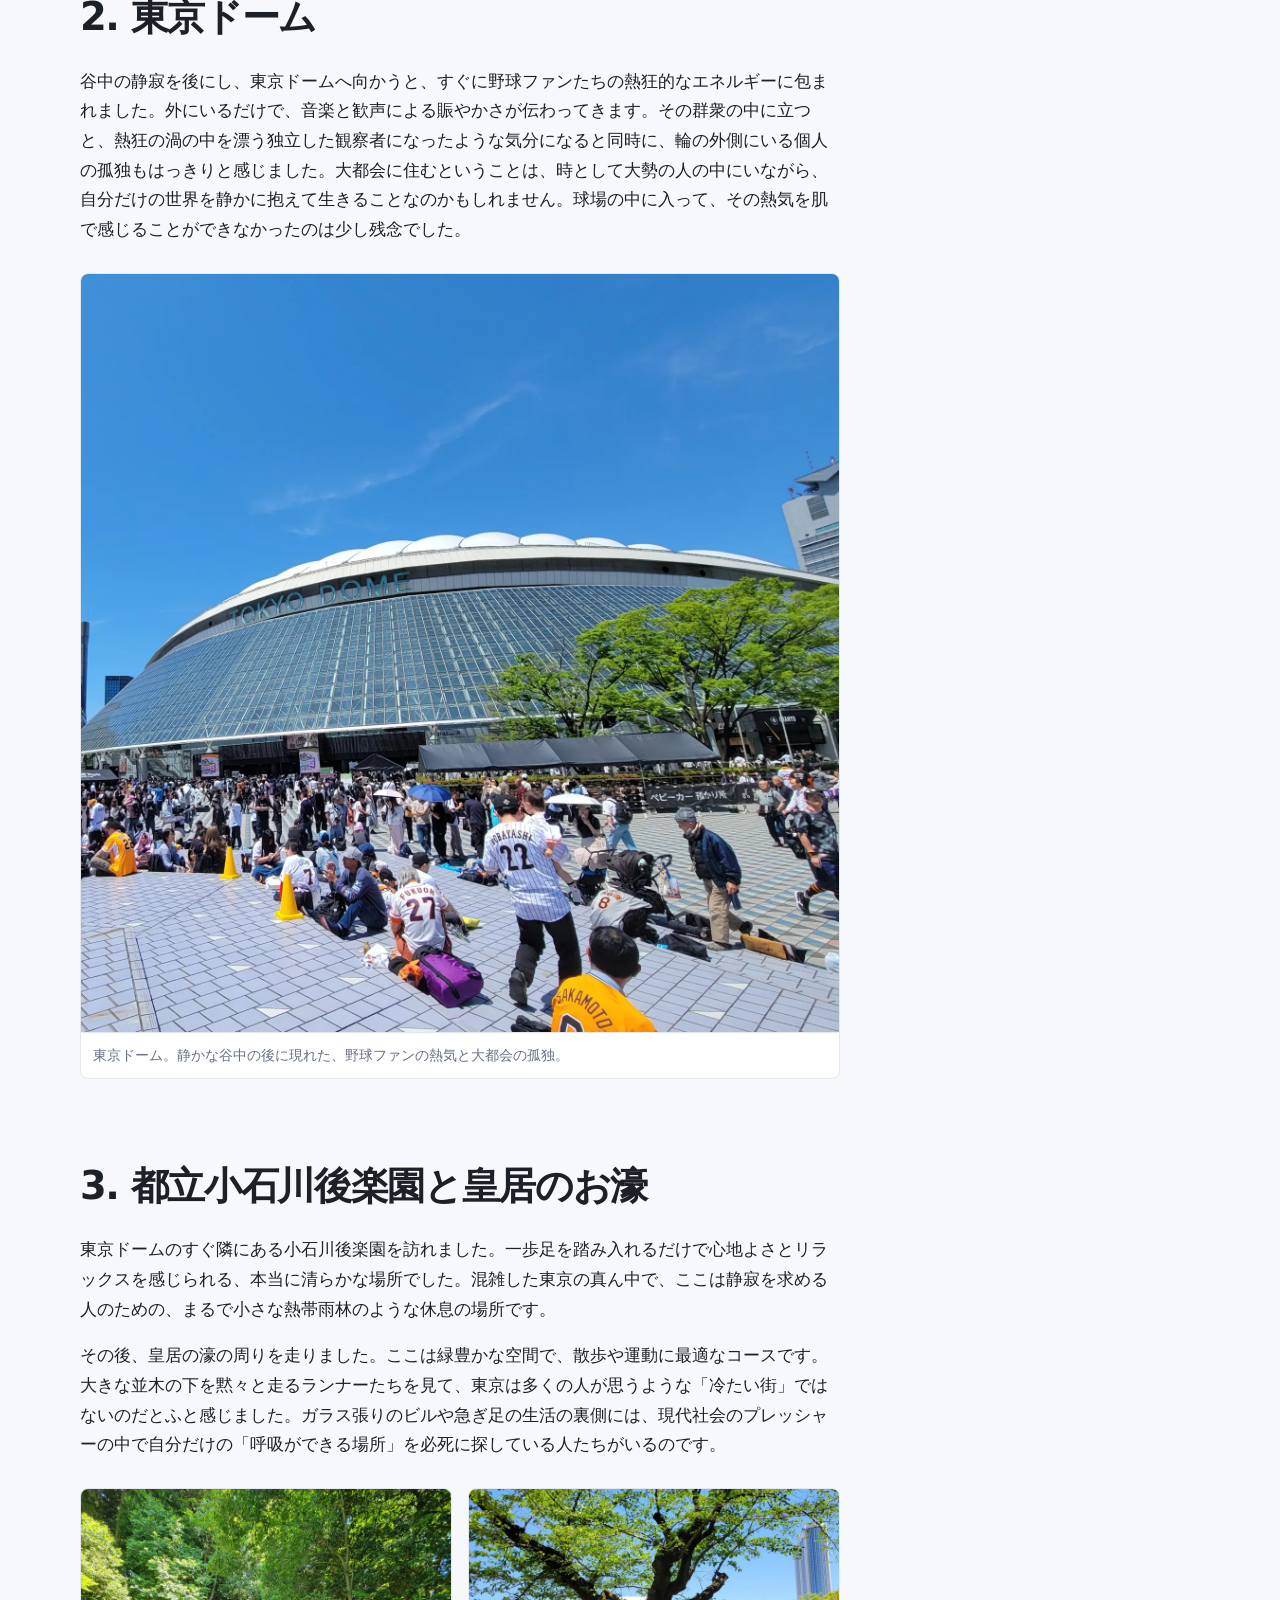
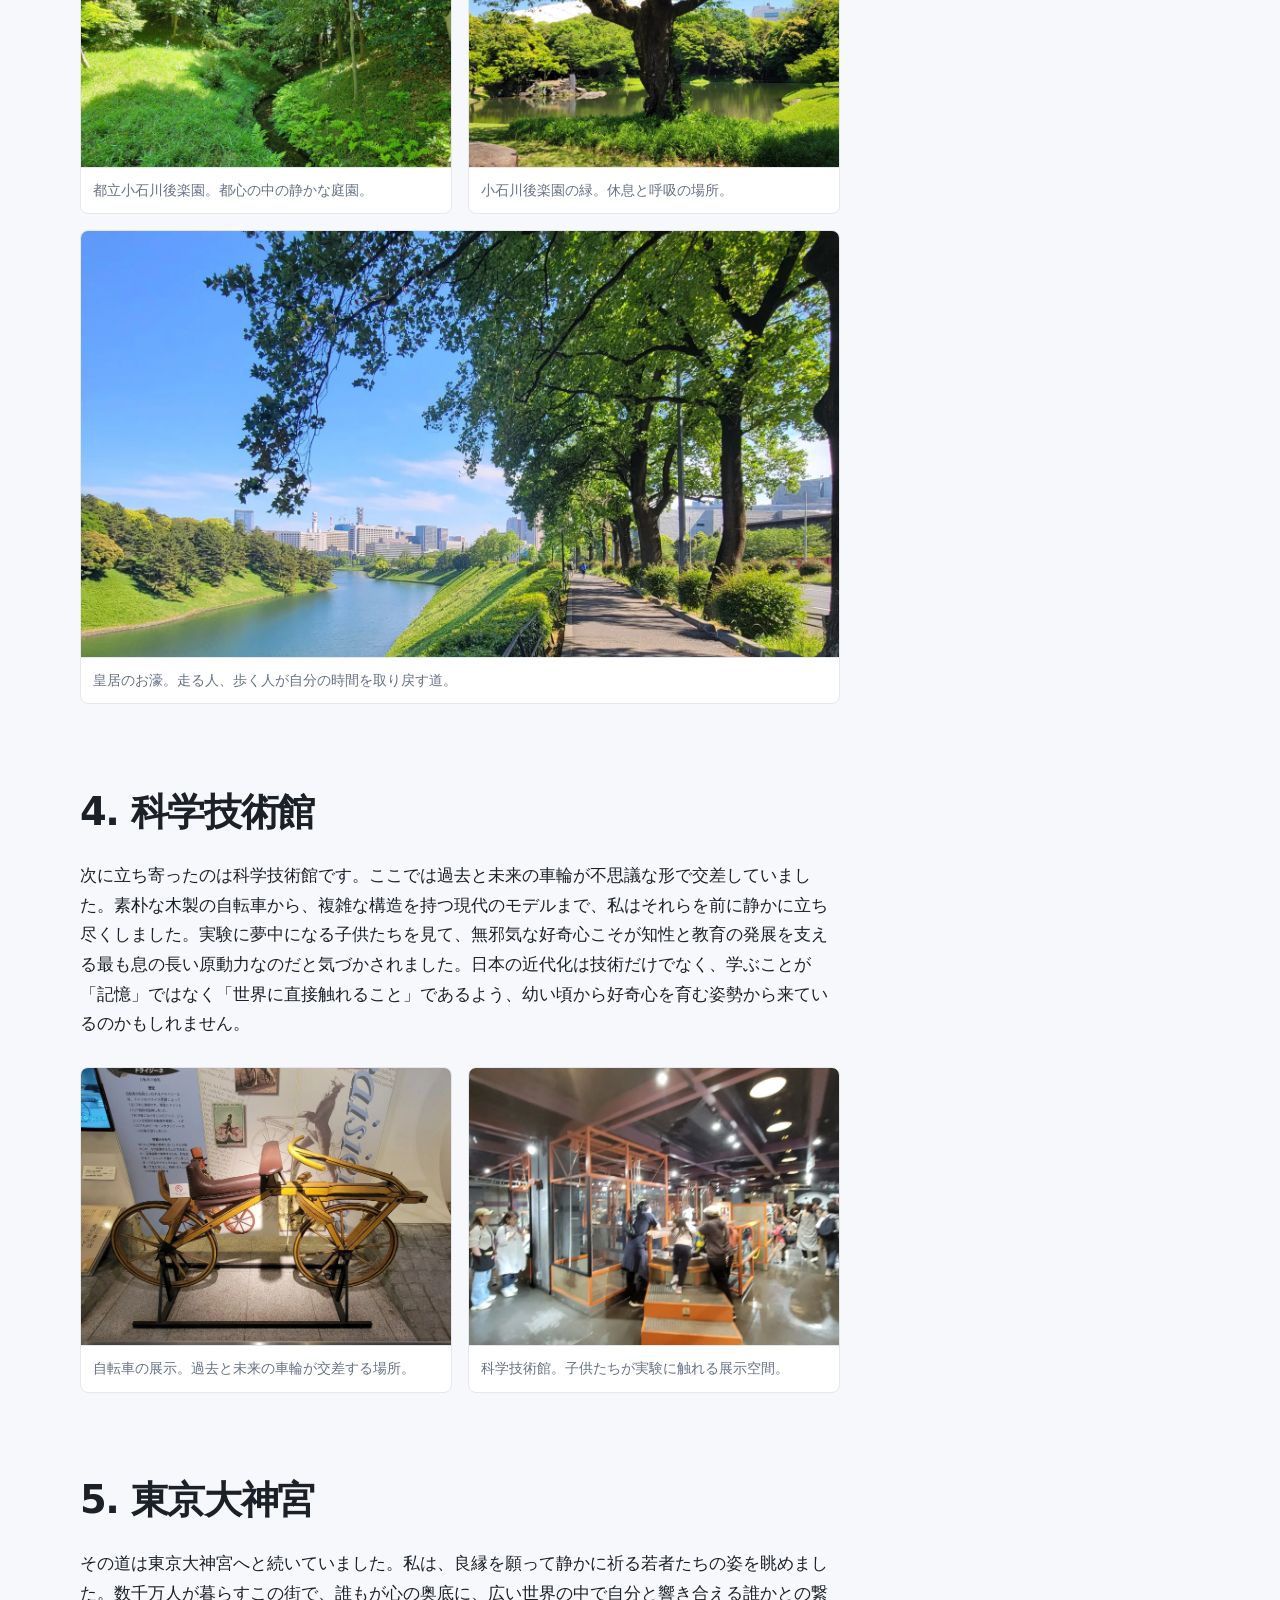
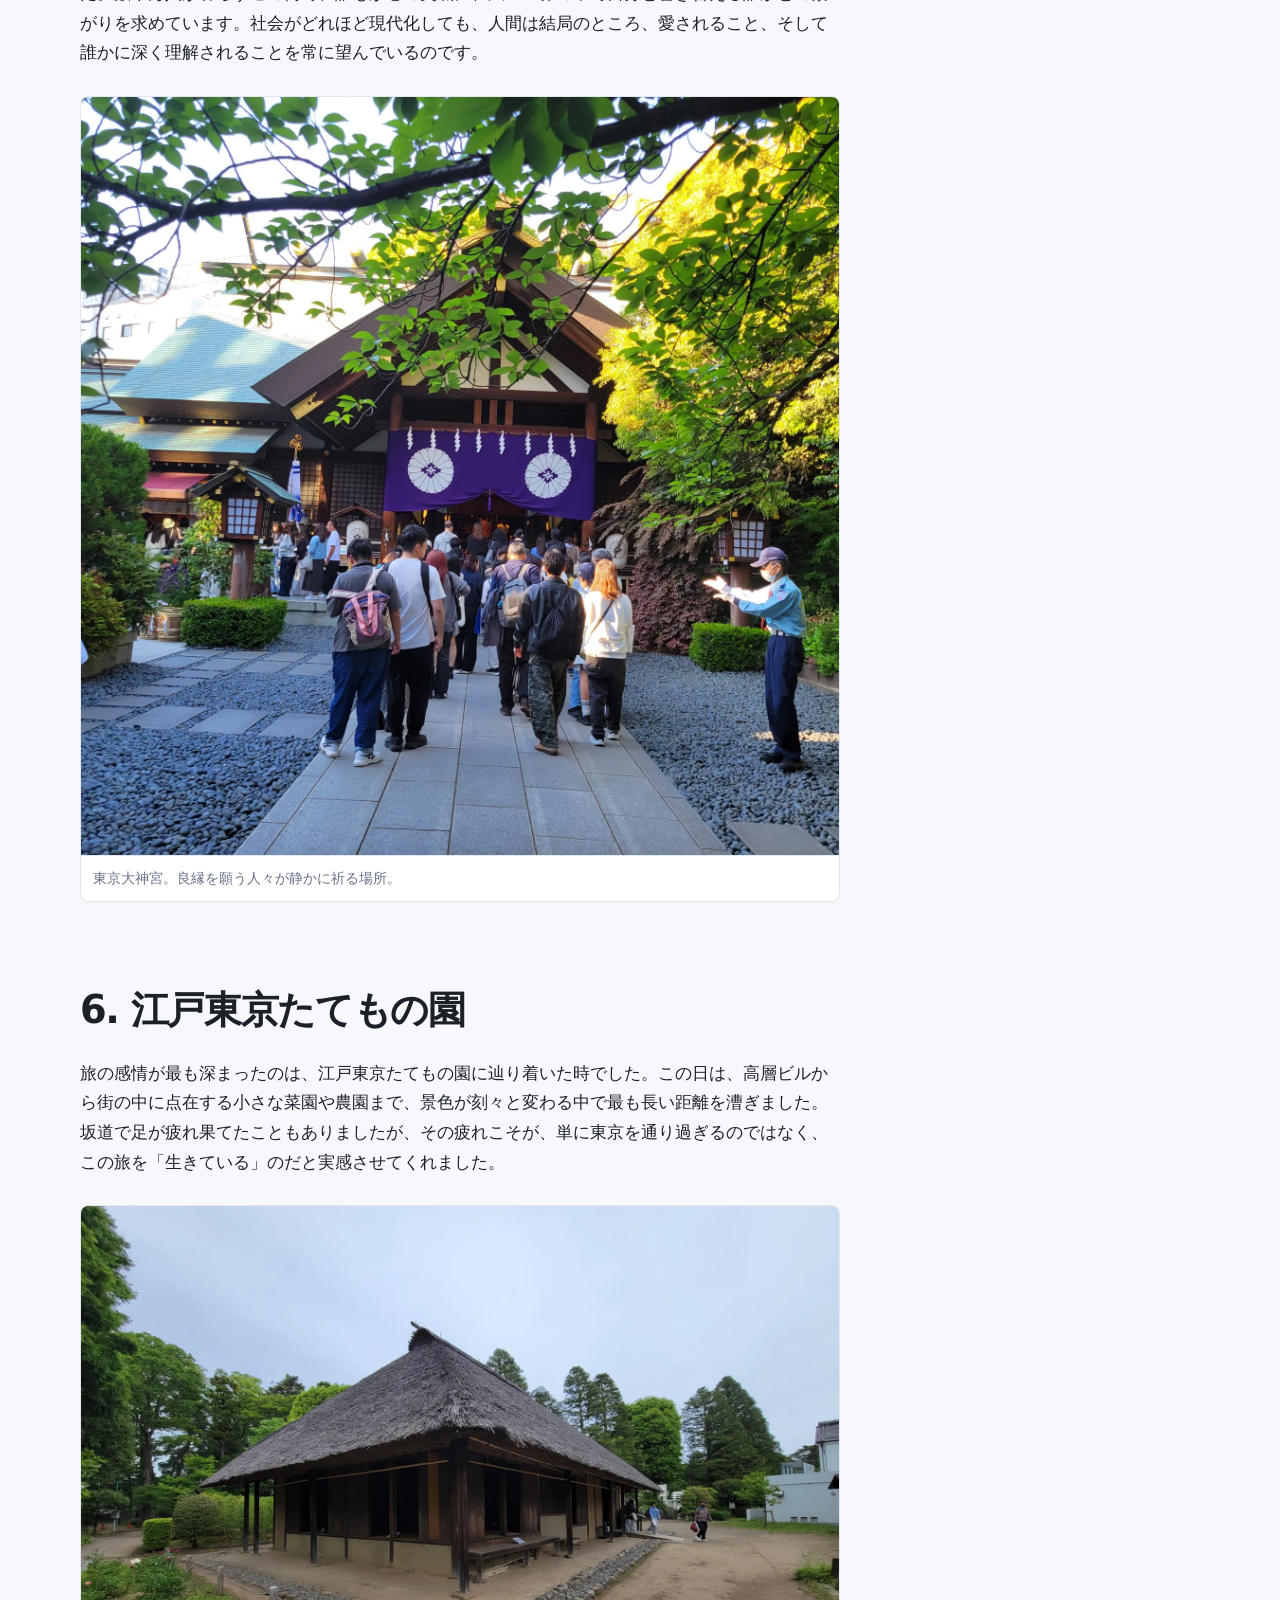
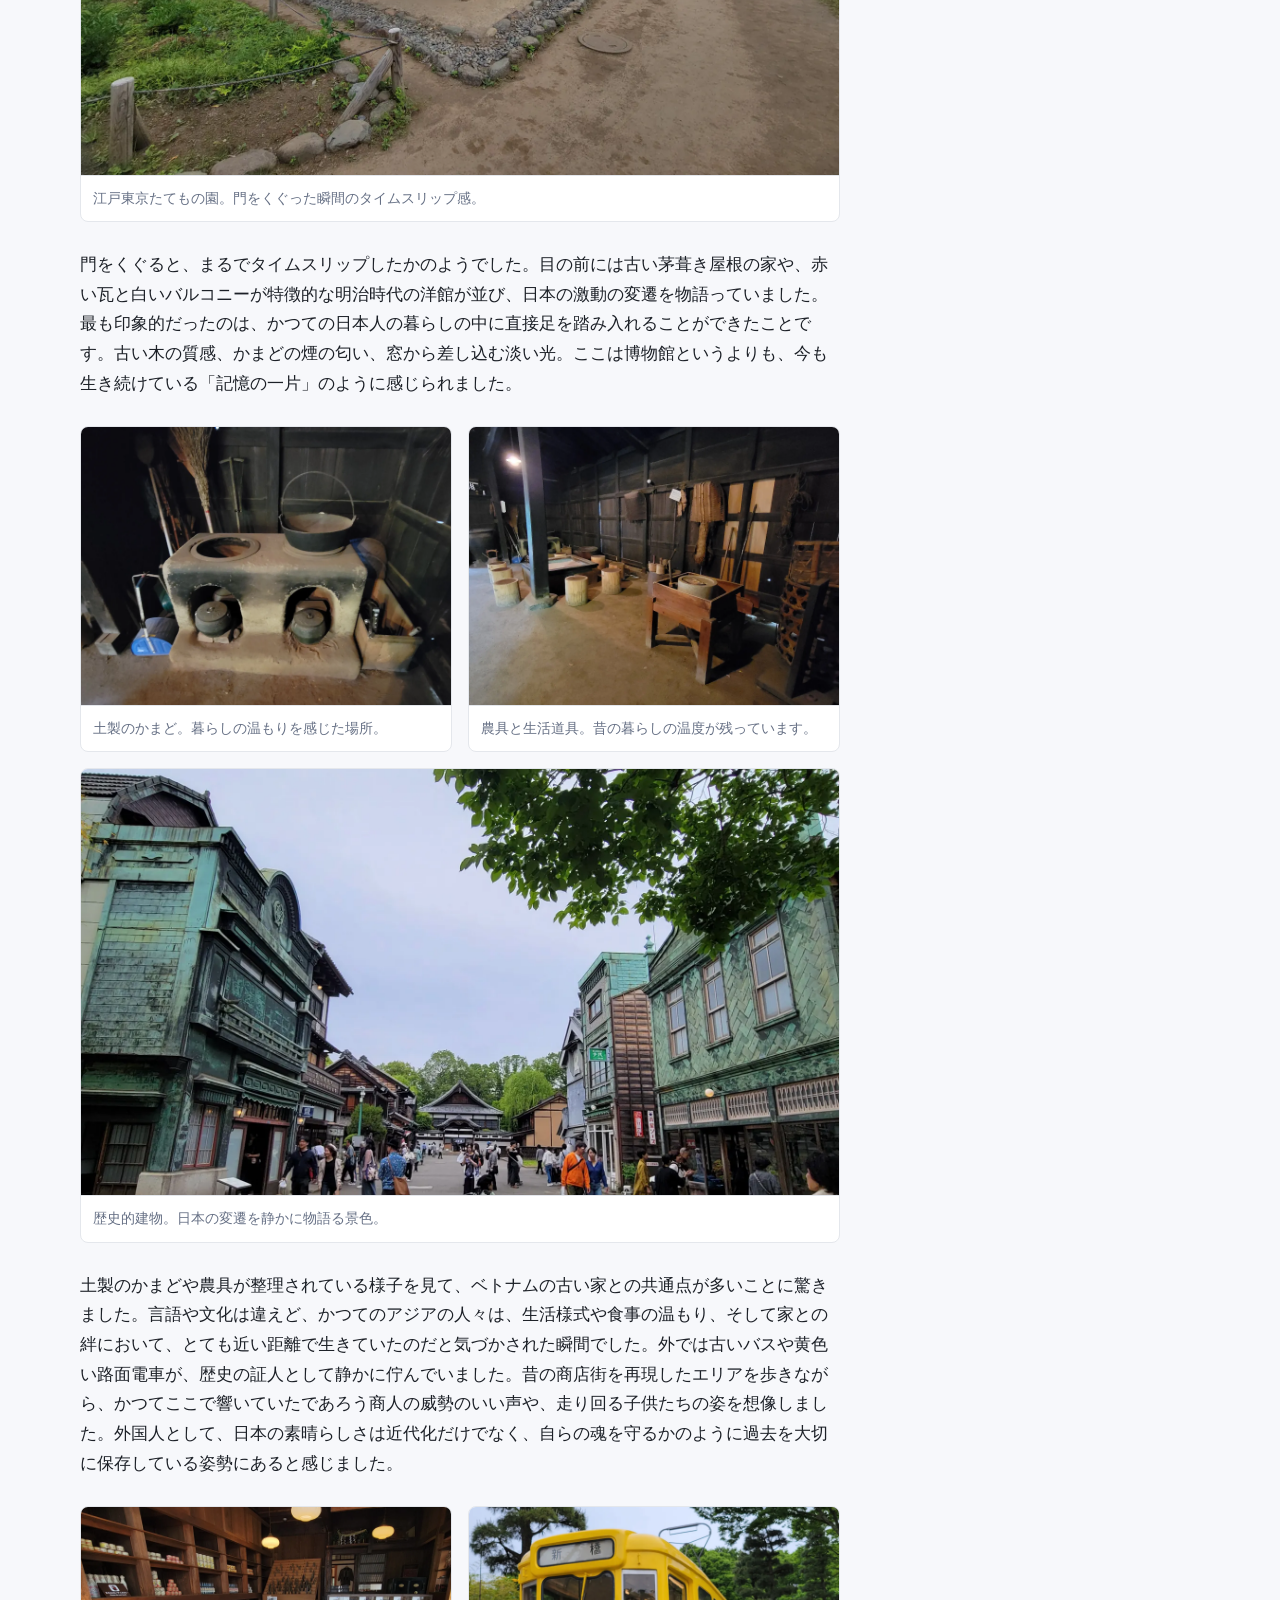
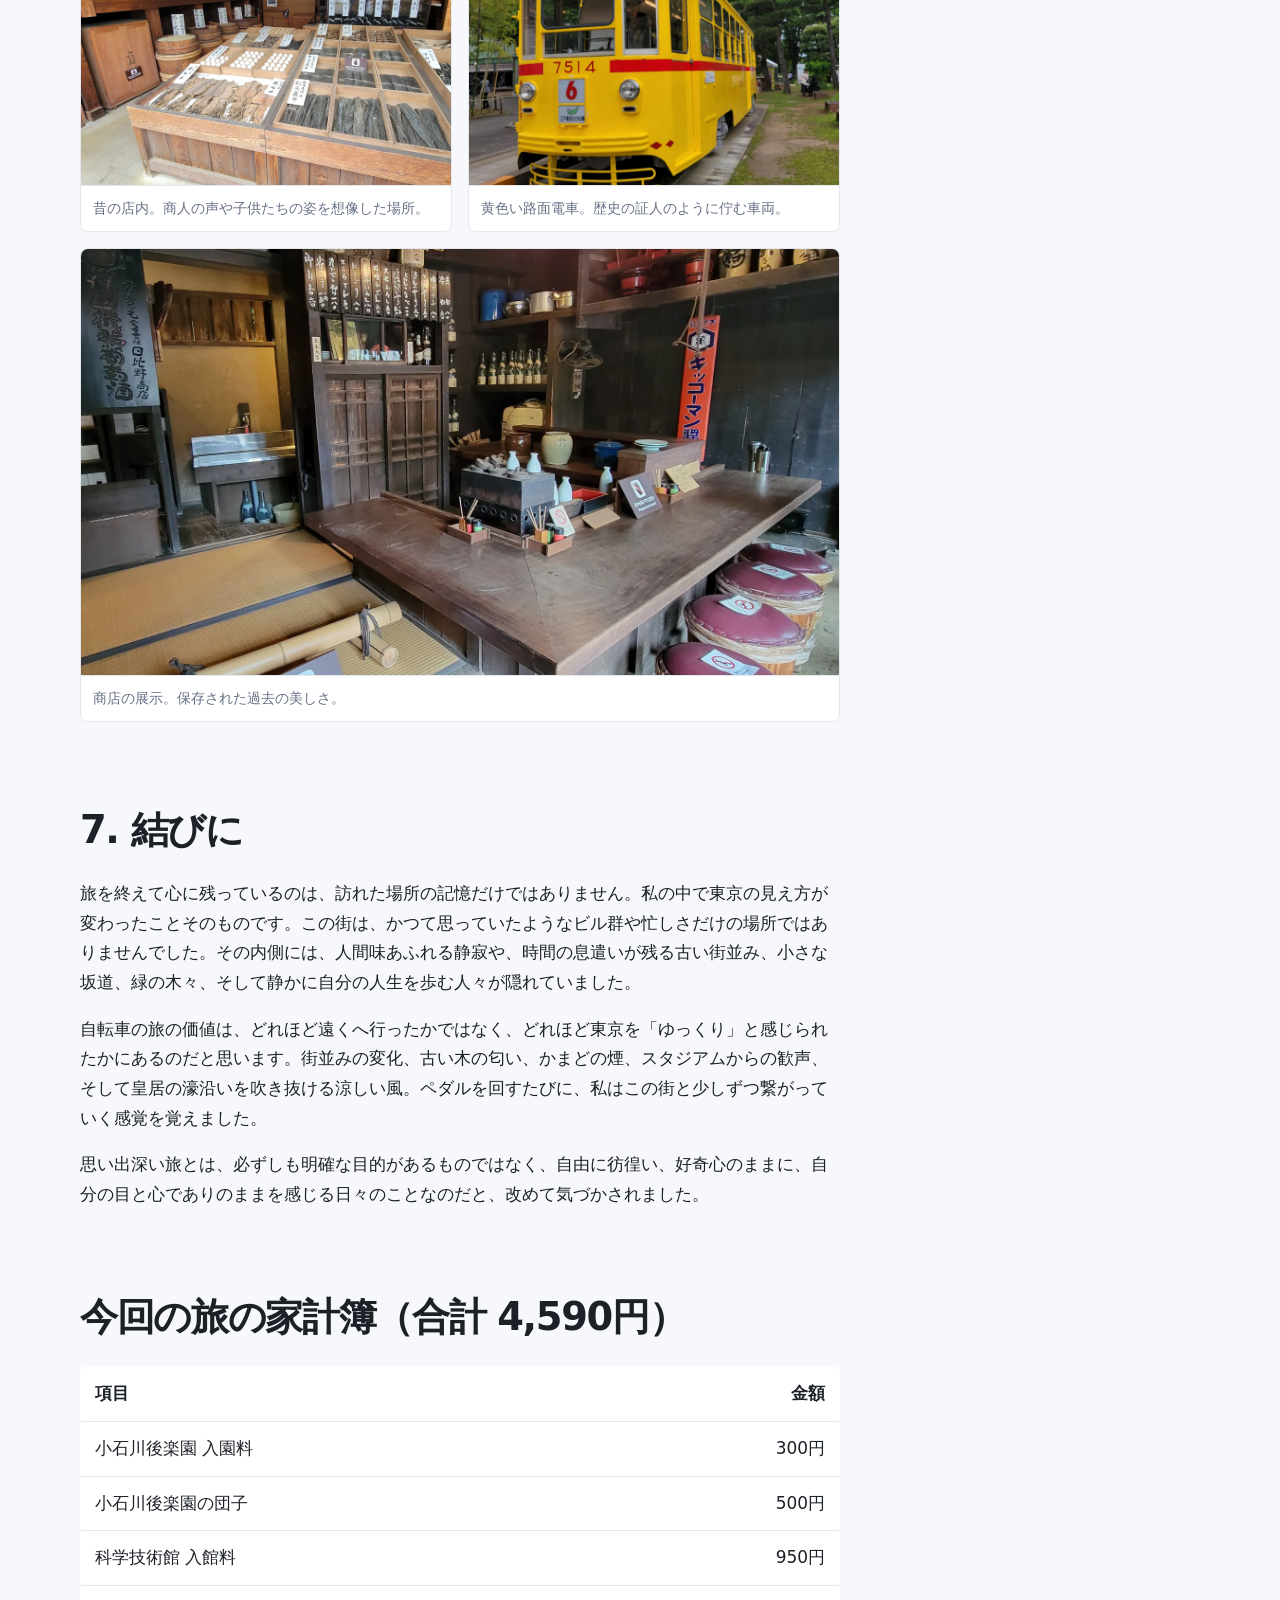
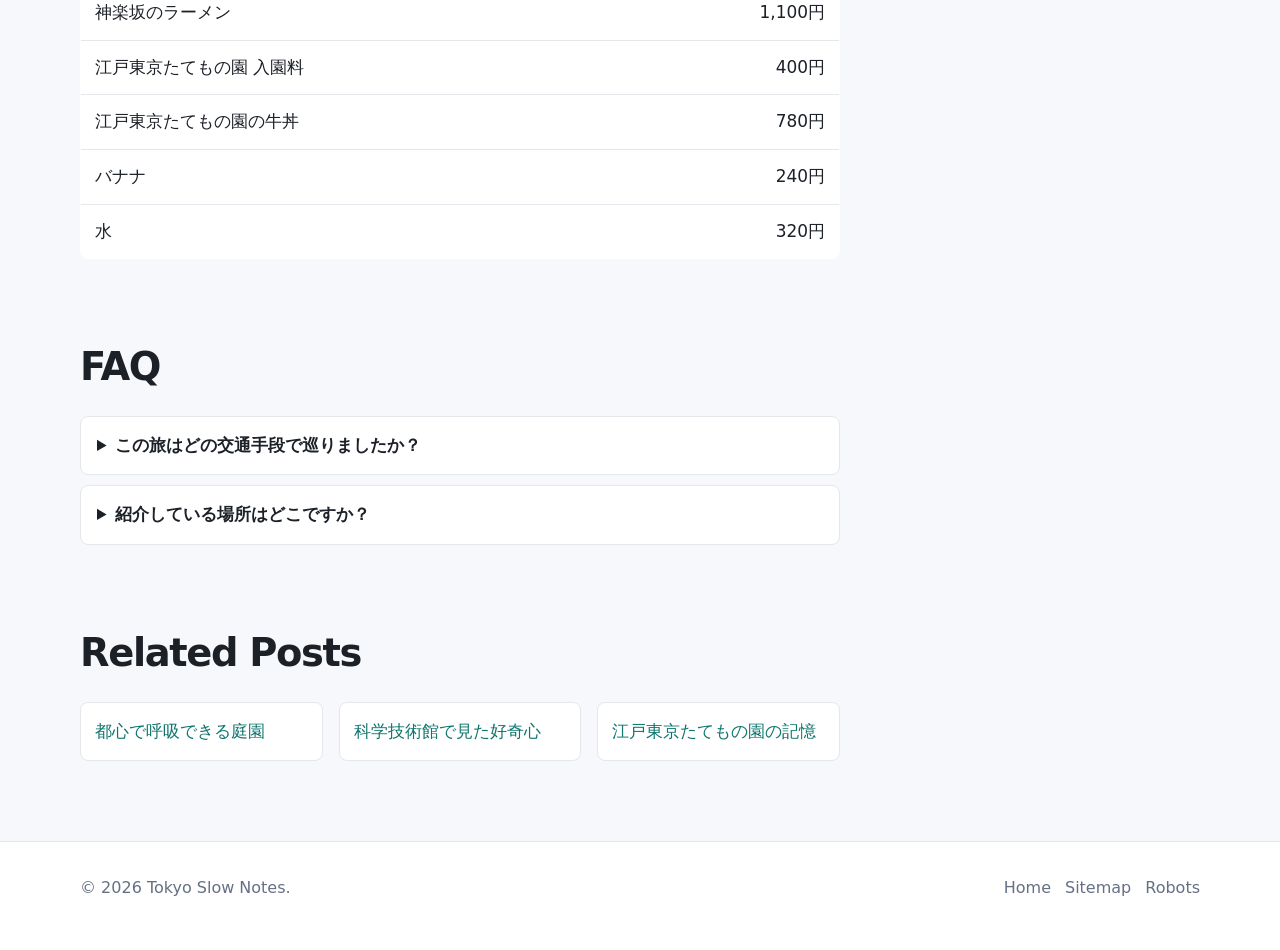
==== commit 354f0d45: "edit name imgfile" ====
--- a/article.html
+++ b/article.html
@@ -5,15 +5,15 @@
   <meta name="viewport" content="width=device-width, initial-scale=1">
   <title>自転車で巡る東京の静けさと記憶 | Tokyo Slow Notes</title>
   <meta name="description" content="自転車で東京を巡った個人旅行記。谷中銀座、東京ドーム、小石川後楽園、皇居のお濠、科学技術館、東京大神宮、江戸東京たてもの園を写真と文章で紹介します。">
-  <link rel="canonical" href="https://example.com/tokyo-bicycle-journey/">
+  <link rel="canonical" href="https://ryu-slyde.github.io/japan-notes/tokyo-bicycle-journey/">
   <meta name="robots" content="index,follow,max-image-preview:large">
   <meta property="og:type" content="article">
   <meta property="og:title" content="自転車で巡る東京の静けさと記憶">
   <meta property="og:description" content="東京の静けさ、熱狂、緑、記憶を自転車で読む旅。">
-  <meta property="og:url" content="https://example.com/tokyo-bicycle-journey/">
-  <meta property="og:image" content="https://example.com/img/皇居のお濠.jpg">
+  <meta property="og:url" content="https://ryu-slyde.github.io/japan-notes/tokyo-bicycle-journey/">
+  <meta property="og:image" content="https://ryu-slyde.github.io/japan-notes/img/tokyo-imperial-palace-moat.webp">
   <meta name="twitter:card" content="summary_large_image">
-  <link rel="preload" as="image" href="img/皇居のお濠.webp" type="image/webp" fetchpriority="high">
+  <link rel="preload" as="image" href="img/tokyo-imperial-palace-moat.webp" type="image/webp" fetchpriority="high">
   <link rel="stylesheet" href="style.css">
   <link rel="stylesheet" href="responsive.css">
   <script src="main.js" defer></script>
@@ -21,8 +21,8 @@
   {
     "@context":"https://schema.org",
     "@graph":[
-      {"@type":"BreadcrumbList","itemListElement":[{"@type":"ListItem","position":1,"name":"Home","item":"https://example.com/"},{"@type":"ListItem","position":2,"name":"自転車で巡る東京の静けさと記憶","item":"https://example.com/tokyo-bicycle-journey/"}]},
-      {"@type":"BlogPosting","headline":"自転車で巡る東京の静けさと記憶","description":"自転車で東京を巡った個人旅行記。谷中銀座、東京ドーム、小石川後楽園、皇居のお濠、科学技術館、東京大神宮、江戸東京たてもの園を紹介します。","image":"https://example.com/img/皇居のお濠.jpg","datePublished":"2026-05-10","dateModified":"2026-05-10","author":{"@type":"Person","name":"ホアン・ヒュ・ロン"},"publisher":{"@type":"Organization","name":"Tokyo Slow Notes","logo":{"@type":"ImageObject","url":"https://example.com/img/東京ドーム.jpg"}},"mainEntityOfPage":{"@type":"WebPage","@id":"https://example.com/tokyo-bicycle-journey/"},"inLanguage":"ja"},
+      {"@type":"BreadcrumbList","itemListElement":[{"@type":"ListItem","position":1,"name":"Home","item":"https://ryu-slyde.github.io/japan-notes/"},{"@type":"ListItem","position":2,"name":"自転車で巡る東京の静けさと記憶","item":"https://ryu-slyde.github.io/japan-notes/tokyo-bicycle-journey/"}]},
+      {"@type":"BlogPosting","headline":"自転車で巡る東京の静けさと記憶","description":"自転車で東京を巡った個人旅行記。谷中銀座、東京ドーム、小石川後楽園、皇居のお濠、科学技術館、東京大神宮、江戸東京たてもの園を紹介します。","image":"https://ryu-slyde.github.io/japan-notes/img/tokyo-imperial-palace-moat.webp","datePublished":"2026-05-10","dateModified":"2026-05-10","author":{"@type":"Person","name":"ホアン・ヒュ・ロン"},"publisher":{"@type":"Organization","name":"Tokyo Slow Notes","logo":{"@type":"ImageObject","url":"https://ryu-slyde.github.io/japan-notes/img/tokyo-dome-stadium.webp"}},"mainEntityOfPage":{"@type":"WebPage","@id":"https://ryu-slyde.github.io/japan-notes/tokyo-bicycle-journey/"},"inLanguage":"ja"},
       {"@type":"FAQPage","mainEntity":[{"@type":"Question","name":"この旅はどの交通手段で巡りましたか？","acceptedAnswer":{"@type":"Answer","text":"主に自転車で巡りました。電車では見落としやすい小さな景色に気づくためです。"}},{"@type":"Question","name":"記事で紹介している主な場所はどこですか？","acceptedAnswer":{"@type":"Answer","text":"谷中銀座、東京ドーム、小石川後楽園、皇居のお濠、科学技術館、東京大神宮、江戸東京たてもの園です。"}}]}
     ]
   }
@@ -49,8 +49,8 @@
           <p class="eyebrow">Travel Essay</p>
           <h1>自転車で巡る東京の静けさと記憶</h1>
           <p class="article-meta">公開日: <time datetime="2026-05-10">2026年5月10日</time> · 著者: ホアン・ヒュ・ロン · <span data-reading-time-output>6 min read</span></p>
-          <div class="share-row" aria-label="Share article"><button type="button" data-native-share>Share</button><button type="button" data-copy-link>Copy link</button><a href="https://twitter.com/intent/tweet?url=https://example.com/tokyo-bicycle-journey/&text=自転車で巡る東京の静けさと記憶" target="_blank" rel="noopener noreferrer">Post to X</a></div>
-          <figure class="article-cover"><picture><source srcset="img/皇居のお濠.webp" type="image/webp"><img src="img/皇居のお濠.jpg" alt="皇居のお濠沿いの木陰と水辺" width="1600" height="1200" fetchpriority="high"></picture><figcaption>皇居のお濠沿い。旅の中で東京の呼吸を感じた場所。</figcaption></figure>
+          <div class="share-row" aria-label="Share article"><button type="button" data-native-share>Share</button><button type="button" data-copy-link>Copy link</button><a href="https://twitter.com/intent/tweet?url=https://ryu-slyde.github.io/japan-notes/tokyo-bicycle-journey/&text=自転車で巡る東京の静けさと記憶" target="_blank" rel="noopener noreferrer">Post to X</a></div>
+          <figure class="article-cover"><picture><source srcset="img/tokyo-imperial-palace-moat.webp" type="image/webp"><img src="img/tokyo-imperial-palace-moat.webp" alt="皇居のお濠泊いの木陽と水辺" width="1600" height="1200" fetchpriority="high"></picture><figcaption>皇居のお濠泊い。旅の中で東京の呼吸を感じた場所。</figcaption></figure>
         </header>
 
         <section id="intro">
@@ -62,21 +62,21 @@
         <section id="route">
           <h2>旅のルート</h2>
           <div class="article-map-grid">
-            <figure><picture><source srcset="img/map1.webp" type="image/webp"><img src="img/map1.jpg" alt="AアパートからB谷中銀座、C東京ドーム、D都立小石川後楽園と皇居のお濠、E科学技術館、F東京大神宮へ向かう地図" width="900" height="900" loading="lazy"></picture><figcaption>Map 1: A アパート → B 谷中銀座 → C 東京ドーム → D 都立小石川後楽園と皇居のお濠 → E 科学技術館 → F 東京大神宮。</figcaption></figure>
-            <figure><picture><source srcset="img/map2.webp" type="image/webp"><img src="img/map2.jpg" alt="AアパートからB江戸東京たてもの園へ向かう地図" width="900" height="900" loading="lazy"></picture><figcaption>Map 2: A アパート → B 江戸東京たてもの園。</figcaption></figure>
+            <figure><picture><source srcset="img/tokyo-bicycle-route-map-1.webp" type="image/webp"><img src="img/tokyo-bicycle-route-map-1.webp" alt="AアパートからB谷中銀座、C東京ドーム、D都立小石川後楽園と皇居のお濠、E科学技術館、F東京大神宮へ向かう地図" width="900" height="900" loading="lazy"></picture><figcaption>Map 1: A アパート → B 谷中銀座 → C 東京ドーム → D 都立小石川後楽園と皇居のお濠 → E 科学技術館 → F 東京大神宮。</figcaption></figure>
+            <figure><picture><source srcset="img/tokyo-bicycle-route-map-2.webp" type="image/webp"><img src="img/tokyo-bicycle-route-map-2.webp" alt="AアパートからB江戸東京たてもの園へ向かう地図" width="900" height="900" loading="lazy"></picture><figcaption>Map 2: A アパート → B 江戸東京たてもの園。</figcaption></figure>
           </div>
         </section>
 
         <section id="yanaka">
           <h2>1. 谷中銀座</h2>
           <p>最初の目的地は、谷中銀座です。ここは超高層ビルの華やかさを脱ぎ捨て、古き良き穏やかな東京に戻ったような場所でした。空気には記憶の香りが染み付いているかのようです。観光客のゆったりとした足取りや小さな商店、穏やかな生活のリズム。ここでは時間は時計の針ではなく、人々のゆとりによって流れているように感じられました。広大な東京の中で、ここは街に残された「句読点」のような場所であり、人々がゆっくりと歩き、語り合い、素朴に暮らす時間がまだ残されていました。</p>
-          <figure><picture><source srcset="img/谷中銀座.webp" type="image/webp"><img src="img/谷中銀座.jpg" alt="谷中銀座の商店街入口" width="1200" height="900" loading="lazy"></picture><figcaption>谷中銀座。旅の最初に訪れた、下町の穏やかな時間が残る商店街。</figcaption></figure>
+          <figure><picture><source srcset="img/tokyo-yanaka-ginza-street.webp" type="image/webp"><img src="img/tokyo-yanaka-ginza-street.webp" alt="谷中銀座の商店街入口" width="1200" height="900" loading="lazy"></picture><figcaption>谷中銀座。旅の最初に訪れた、下町の穏やかな時間が残る商店街。</figcaption></figure>
         </section>
 
         <section id="dome">
           <h2>2. 東京ドーム</h2>
           <p>谷中の静寂を後にし、東京ドームへ向かうと、すぐに野球ファンたちの熱狂的なエネルギーに包まれました。外にいるだけで、音楽と歓声による賑やかさが伝わってきます。その群衆の中に立つと、熱狂の渦の中を漂う独立した観察者になったような気分になると同時に、輪の外側にいる個人の孤独もはっきりと感じました。大都会に住むということは、時として大勢の人の中にいながら、自分だけの世界を静かに抱えて生きることなのかもしれません。球場の中に入って、その熱気を肌で感じることができなかったのは少し残念でした。</p>
-          <figure><picture><source srcset="img/東京ドーム.webp" type="image/webp"><img src="img/東京ドーム.jpg" alt="東京ドーム前に集まる野球ファンと青空" width="1200" height="900" loading="lazy"></picture><figcaption>東京ドーム。静かな谷中の後に現れた、野球ファンの熱気と大都会の孤独。</figcaption></figure>
+          <figure><picture><source srcset="img/tokyo-dome-stadium.webp" type="image/webp"><img src="img/tokyo-dome-stadium.webp" alt="東京ドーム前に集まる野球ファンと青空" width="1200" height="900" loading="lazy"></picture><figcaption>東京ドーム。静かな谷中の後に現れた、野球ファンの熱気と大都会の孤独。</figcaption></figure>
         </section>
 
         <section id="garden">
@@ -84,9 +84,9 @@
           <p>東京ドームのすぐ隣にある小石川後楽園を訪れました。一歩足を踏み入れるだけで心地よさとリラックスを感じられる、本当に清らかな場所でした。混雑した東京の真ん中で、ここは静寂を求める人のための、まるで小さな熱帯雨林のような休息の場所です。</p>
           <p>その後、皇居の濠の周りを走りました。ここは緑豊かな空間で、散歩や運動に最適なコースです。大きな並木の下を黙々と走るランナーたちを見て、東京は多くの人が思うような「冷たい街」ではないのだとふと感じました。ガラス張りのビルや急ぎ足の生活の裏側には、現代社会のプレッシャーの中で自分だけの「呼吸ができる場所」を必死に探している人たちがいるのです。</p>
           <div class="article-photo-grid three">
-            <figure><picture><source srcset="img/都立小石川後楽園.webp" type="image/webp"><img src="img/都立小石川後楽園.jpg" alt="都立小石川後楽園の池と大きな木" width="1200" height="900" loading="lazy"></picture><figcaption>都立小石川後楽園。都心の中の静かな庭園。</figcaption></figure>
-            <figure><picture><source srcset="img/都立小石川後楽園2.webp" type="image/webp"><img src="img/都立小石川後楽園2.jpg" alt="都立小石川後楽園の緑と小川" width="1200" height="900" loading="lazy"></picture><figcaption>小石川後楽園の緑。休息と呼吸の場所。</figcaption></figure>
-            <figure><picture><source srcset="img/皇居のお濠.webp" type="image/webp"><img src="img/皇居のお濠.jpg" alt="皇居のお濠沿いの並木道と水辺" width="1200" height="900" loading="lazy"></picture><figcaption>皇居のお濠。走る人、歩く人が自分の時間を取り戻す道。</figcaption></figure>
+            <figure><picture><source srcset="img/tokyo-koishikawa-korakuen-garden-1.webp" type="image/webp"><img src="img/tokyo-koishikawa-korakuen-garden-1.webp" alt="都立小石川後楽園の池と大きな木" width="1200" height="900" loading="lazy"></picture><figcaption>都立小石川後楽園。都心の中の静かな庭園。</figcaption></figure>
+            <figure><picture><source srcset="img/tokyo-koishikawa-korakuen-garden-2.webp" type="image/webp"><img src="img/tokyo-koishikawa-korakuen-garden-2.webp" alt="都立小石川後楽園の緑と小川" width="1200" height="900" loading="lazy"></picture><figcaption>小石川後楽園の緑。休息と呼吸の場所。</figcaption></figure>
+            <figure><picture><source srcset="img/tokyo-imperial-palace-moat.webp" type="image/webp"><img src="img/tokyo-imperial-palace-moat.webp" alt="皇居のお濠泊いの並木道と水辺" width="1200" height="900" loading="lazy"></picture><figcaption>皇居のお濠。走る人、歩く人が自分の時間を取り戻す道。</figcaption></figure>
           </div>
         </section>
 
@@ -94,32 +94,32 @@
           <h2>4. 科学技術館</h2>
           <p>次に立ち寄ったのは科学技術館です。ここでは過去と未来の車輪が不思議な形で交差していました。素朴な木製の自転車から、複雑な構造を持つ現代のモデルまで、私はそれらを前に静かに立ち尽くしました。実験に夢中になる子供たちを見て、無邪気な好奇心こそが知性と教育の発展を支える最も息の長い原動力なのだと気づかされました。日本の近代化は技術だけでなく、学ぶことが「記憶」ではなく「世界に直接触れること」であるよう、幼い頃から好奇心を育む姿勢から来ているのかもしれません。</p>
           <div class="article-photo-grid">
-            <figure><picture><source srcset="img/科学技術館.webp" type="image/webp"><img src="img/科学技術館.jpg" alt="科学技術館の展示室で実験を見る子供たち" width="1200" height="900" loading="lazy"></picture><figcaption>自転車の展示。過去と未来の車輪が交差する場所。</figcaption></figure>
-            <figure><picture><source srcset="img/科学技術館2.webp" type="image/webp"><img src="img/科学技術館2.jpg" alt="科学技術館に展示された木製自転車" width="1200" height="900" loading="lazy"></picture><figcaption>科学技術館。子供たちが実験に触れる展示空間。</figcaption></figure>
+            <figure><picture><source srcset="img/tokyo-science-museum-exhibition.webp" type="image/webp"><img src="img/tokyo-science-museum-exhibition.webp" alt="科学技術館の展示室で実験を見る子供たち" width="1200" height="900" loading="lazy"></picture><figcaption>自転車の展示。過去と未来の車輪が交差する場所。</figcaption></figure>
+            <figure><picture><source srcset="img/tokyo-science-museum-bicycle-display.webp" type="image/webp"><img src="img/tokyo-science-museum-bicycle-display.webp" alt="科学技術館に展示された木製自転車" width="1200" height="900" loading="lazy"></picture><figcaption>科学技術館。子供たちが実験に触れる展示空間。</figcaption></figure>
           </div>
         </section>
 
         <section id="shrine">
           <h2>5. 東京大神宮</h2>
           <p>その道は東京大神宮へと続いていました。私は、良縁を願って静かに祈る若者たちの姿を眺めました。数千万人が暮らすこの街で、誰もが心の奥底に、広い世界の中で自分と響き合える誰かとの繋がりを求めています。社会がどれほど現代化しても、人間は結局のところ、愛されること、そして誰かに深く理解されることを常に望んでいるのです。</p>
-          <figure><picture><source srcset="img/東京大神宮.webp" type="image/webp"><img src="img/東京大神宮.jpg" alt="東京大神宮の参道と参拝者" width="1200" height="900" loading="lazy"></picture><figcaption>東京大神宮。良縁を願う人々が静かに祈る場所。</figcaption></figure>
+          <figure><picture><source srcset="img/tokyo-ijin-gu-shrine.webp" type="image/webp"><img src="img/tokyo-ijin-gu-shrine.webp" alt="東京大神宮の参道と参拝者" width="1200" height="900" loading="lazy"></picture><figcaption>東京大神宮。良縁を願う人々が静かに祈る場所。</figcaption></figure>
         </section>
 
         <section id="edo">
           <h2>6. 江戸東京たてもの園</h2>
           <p>旅の感情が最も深まったのは、江戸東京たてもの園に辿り着いた時でした。この日は、高層ビルから街の中に点在する小さな菜園や農園まで、景色が刻々と変わる中で最も長い距離を漕ぎました。坂道で足が疲れ果てたこともありましたが、その疲れこそが、単に東京を通り過ぎるのではなく、この旅を「生きている」のだと実感させてくれました。</p>
-          <figure><picture><source srcset="img/江戸東京たてもの園1.webp" type="image/webp"><img src="img/江戸東京たてもの園1.jpg" alt="江戸東京たてもの園の復元された街並み" width="1200" height="900" loading="lazy"></picture><figcaption>江戸東京たてもの園。門をくぐった瞬間のタイムスリップ感。</figcaption></figure>
+          <figure><picture><source srcset="img/tokyo-edo-museum-old-town.webp" type="image/webp"><img src="img/tokyo-edo-museum-old-town.webp" alt="江戸東京たてもの園の復元された街並み" width="1200" height="900" loading="lazy"></picture><figcaption>江戸東京たてもの園。門をくぐった瞬間のタイムスリップ感。</figcaption></figure>
           <p>門をくぐると、まるでタイムスリップしたかのようでした。目の前には古い茅葺き屋根の家や、赤い瓦と白いバルコニーが特徴的な明治時代の洋館が並び、日本の激動の変遷を物語っていました。最も印象的だったのは、かつての日本人の暮らしの中に直接足を踏み入れることができたことです。古い木の質感、かまどの煙の匂い、窓から差し込む淡い光。ここは博物館というよりも、今も生き続けている「記憶の一片」のように感じられました。</p>
           <div class="article-photo-grid three">
-            <figure><picture><source srcset="img/江戸東京たてもの園2.webp" type="image/webp"><img src="img/江戸東京たてもの園2.jpg" alt="江戸東京たてもの園の土製のかまど" width="1200" height="900" loading="lazy"></picture><figcaption>土製のかまど。暮らしの温もりを感じた場所。</figcaption></figure>
-            <figure><picture><source srcset="img/江戸東京たてもの園3.webp" type="image/webp"><img src="img/江戸東京たてもの園3.jpg" alt="江戸東京たてもの園の古い農具と生活道具" width="1200" height="900" loading="lazy"></picture><figcaption>農具と生活道具。昔の暮らしの温度が残っています。</figcaption></figure>
-            <figure><picture><source srcset="img/江戸東京たてもの園4.webp" type="image/webp"><img src="img/江戸東京たてもの園4.jpg" alt="江戸東京たてもの園の歴史的建物" width="1200" height="900" loading="lazy"></picture><figcaption>歴史的建物。日本の変遷を静かに物語る景色。</figcaption></figure>
+            <figure><picture><source srcset="img/tokyo-edo-museum-kitchen-stove.webp" type="image/webp"><img src="img/tokyo-edo-museum-kitchen-stove.webp" alt="江戸東京たてもの園の土製のかまど" width="1200" height="900" loading="lazy"></picture><figcaption>土製のかまど。暮らしの温もりを感じた場所。</figcaption></figure>
+            <figure><picture><source srcset="img/tokyo-edo-museum-farming-tools.webp" type="image/webp"><img src="img/tokyo-edo-museum-farming-tools.webp" alt="江戸東京たてもの園の古い農具と生活道具" width="1200" height="900" loading="lazy"></picture><figcaption>農具と生活道具。昔の暮らしの温度が残っています。</figcaption></figure>
+            <figure><picture><source srcset="img/tokyo-edo-museum-historic-building.webp" type="image/webp"><img src="img/tokyo-edo-museum-historic-building.webp" alt="江戸東京たてもの園の歴史的建物" width="1200" height="900" loading="lazy"></picture><figcaption>歴史的建物。日本の変遷を静かに物語る景色。</figcaption></figure>
           </div>
           <p>土製のかまどや農具が整理されている様子を見て、ベトナムの古い家との共通点が多いことに驚きました。言語や文化は違えど、かつてのアジアの人々は、生活様式や食事の温もり、そして家との絆において、とても近い距離で生きていたのだと気づかされた瞬間でした。外では古いバスや黄色い路面電車が、歴史の証人として静かに佇んでいました。昔の商店街を再現したエリアを歩きながら、かつてここで響いていたであろう商人の威勢のいい声や、走り回る子供たちの姿を想像しました。外国人として、日本の素晴らしさは近代化だけでなく、自らの魂を守るかのように過去を大切に保存している姿勢にあると感じました。</p>
           <div class="article-photo-grid three">
-            <figure><picture><source srcset="img/江戸東京たてもの園5.webp" type="image/webp"><img src="img/江戸東京たてもの園5.jpg" alt="江戸東京たてもの園の黄色い路面電車" width="1200" height="900" loading="lazy"></picture><figcaption>昔の店内。商人の声や子供たちの姿を想像した場所。</figcaption></figure>
-            <figure><picture><source srcset="img/江戸東京たてもの園6.webp" type="image/webp"><img src="img/江戸東京たてもの園6.jpg" alt="江戸東京たてもの園の古い居酒屋の展示" width="1200" height="900" loading="lazy"></picture><figcaption>黄色い路面電車。歴史の証人のように佇む車両。</figcaption></figure>
-            <figure><picture><source srcset="img/江戸東京たてもの園7.webp" type="image/webp"><img src="img/江戸東京たてもの園7.jpg" alt="江戸東京たてもの園の古い商店展示" width="1200" height="900" loading="lazy"></picture><figcaption>商店の展示。保存された過去の美しさ。</figcaption></figure>
+            <figure><picture><source srcset="img/tokyo-edo-museum-tram.webp" type="image/webp"><img src="img/tokyo-edo-museum-tram.webp" alt="江戸東京たてもの園の黄色い路面電車" width="1200" height="900" loading="lazy"></picture><figcaption>昔の店内。商人の声や子供たちの姿を想像した場所。</figcaption></figure>
+            <figure><picture><source srcset="img/tokyo-edo-museum-restaurant.webp" type="image/webp"><img src="img/tokyo-edo-museum-restaurant.webp" alt="江戸東京たてもの園の古い居酒屋の展示" width="1200" height="900" loading="lazy"></picture><figcaption>黄色い路面電車。歴史の証人のように佇む車両。</figcaption></figure>
+            <figure><picture><source srcset="img/tokyo-edo-museum-shop-street.webp" type="image/webp"><img src="img/tokyo-edo-museum-shop-street.webp" alt="江戸東京たてもの園の古い商店展示" width="1200" height="900" loading="lazy"></picture><figcaption>商店の展示。保存された過去の美しさ。</figcaption></figure>
           </div>
         </section>
 
